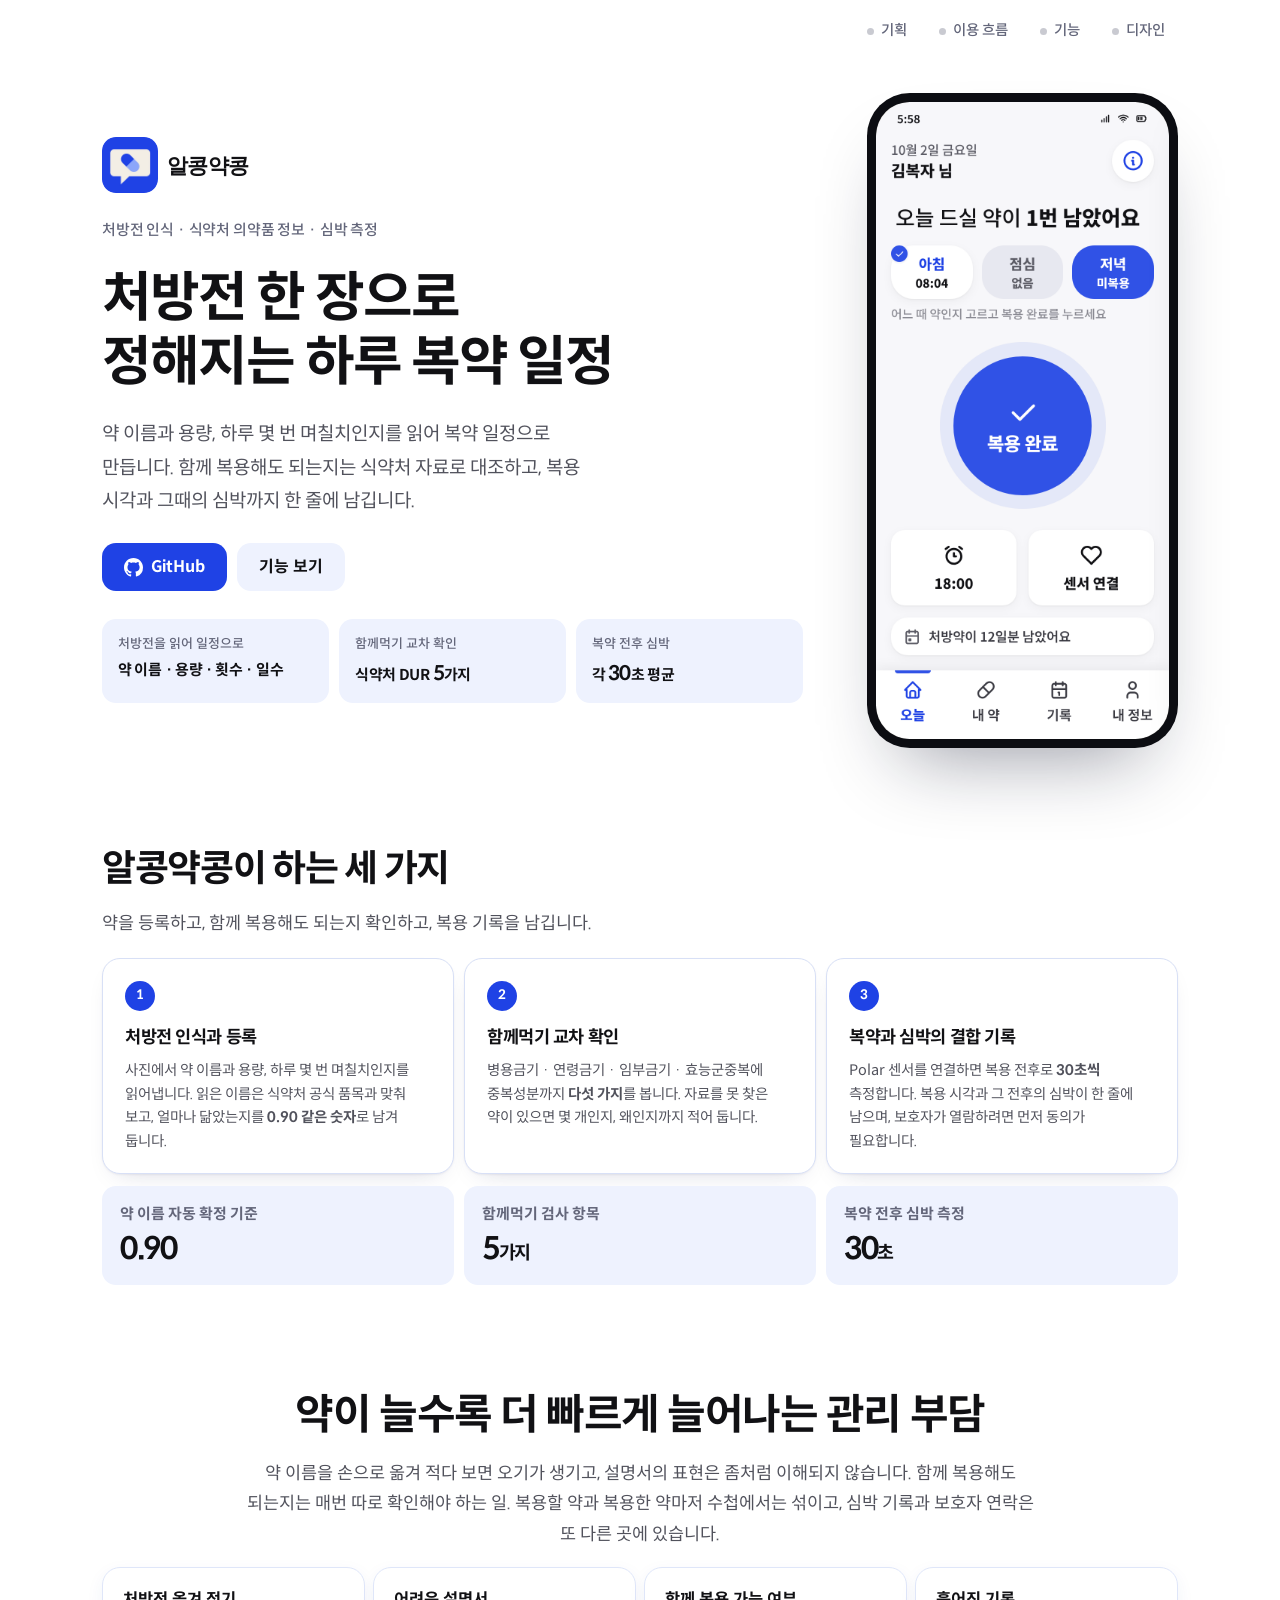
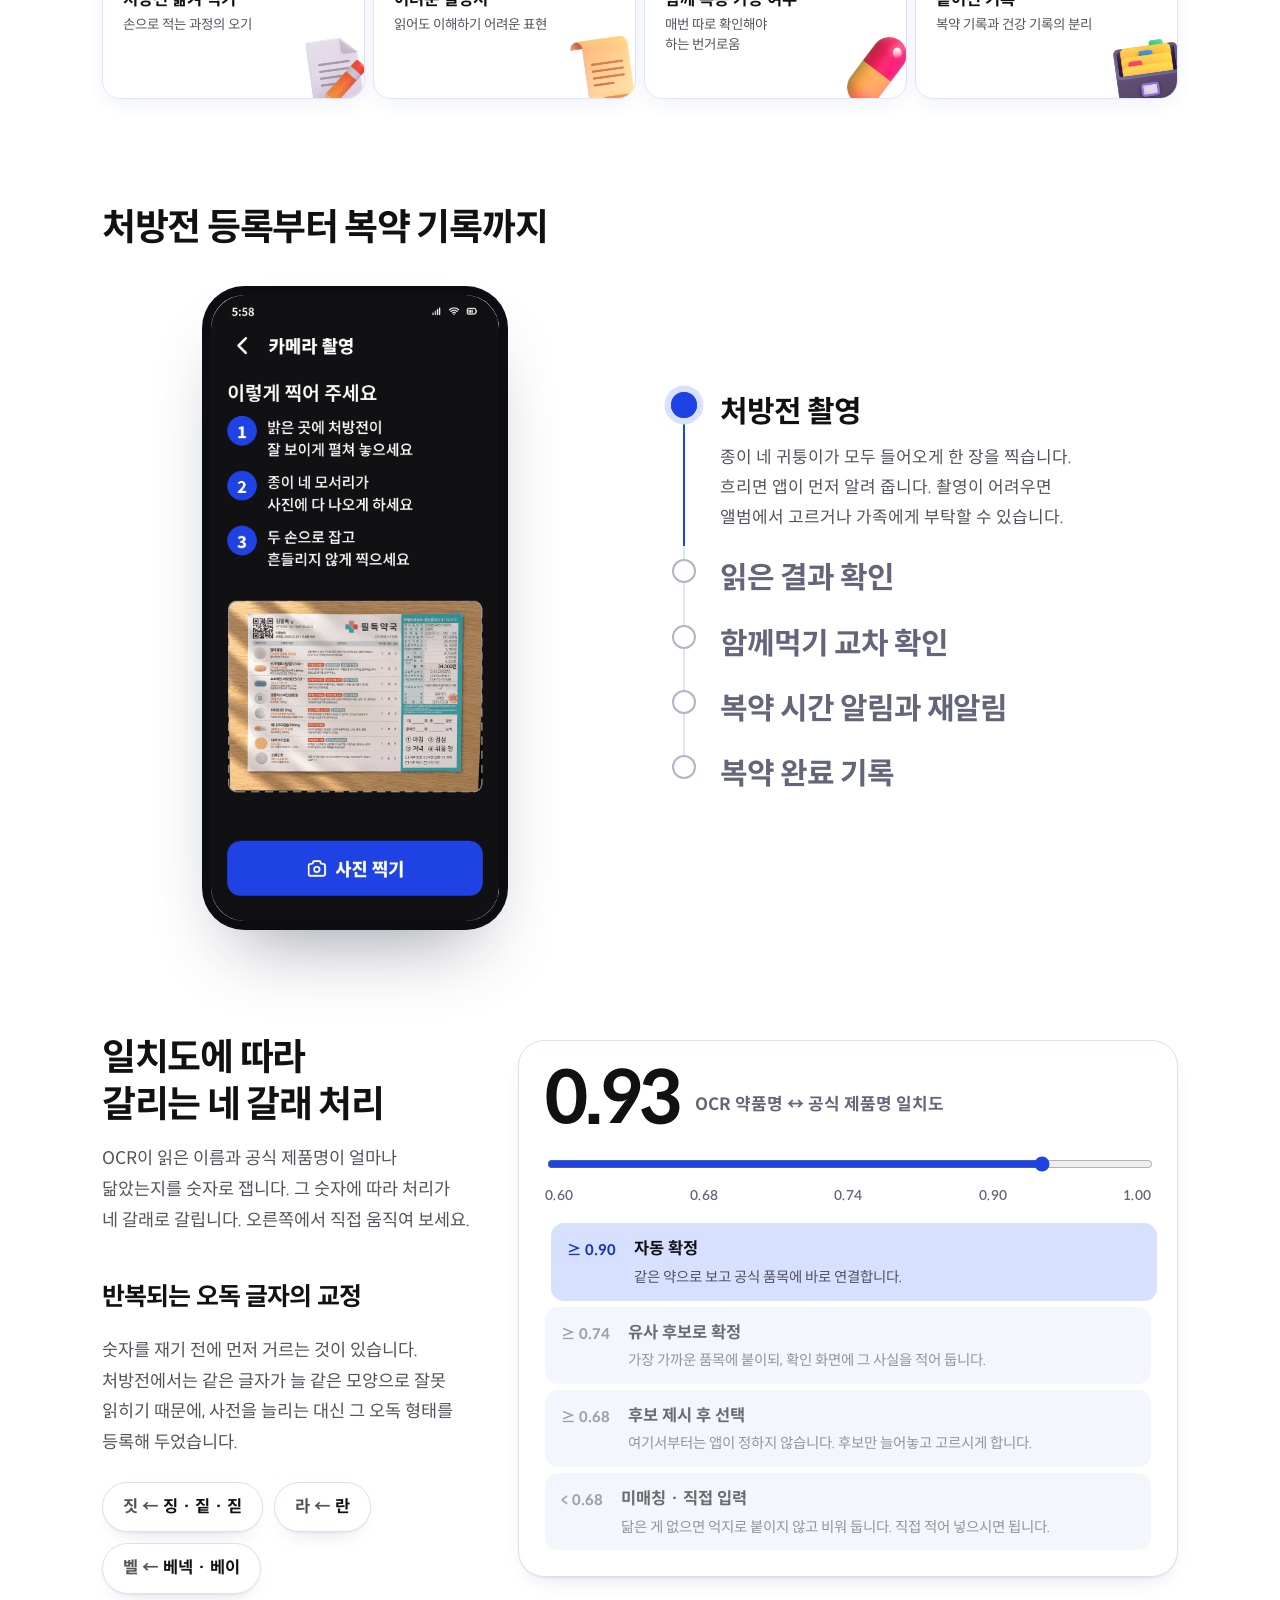
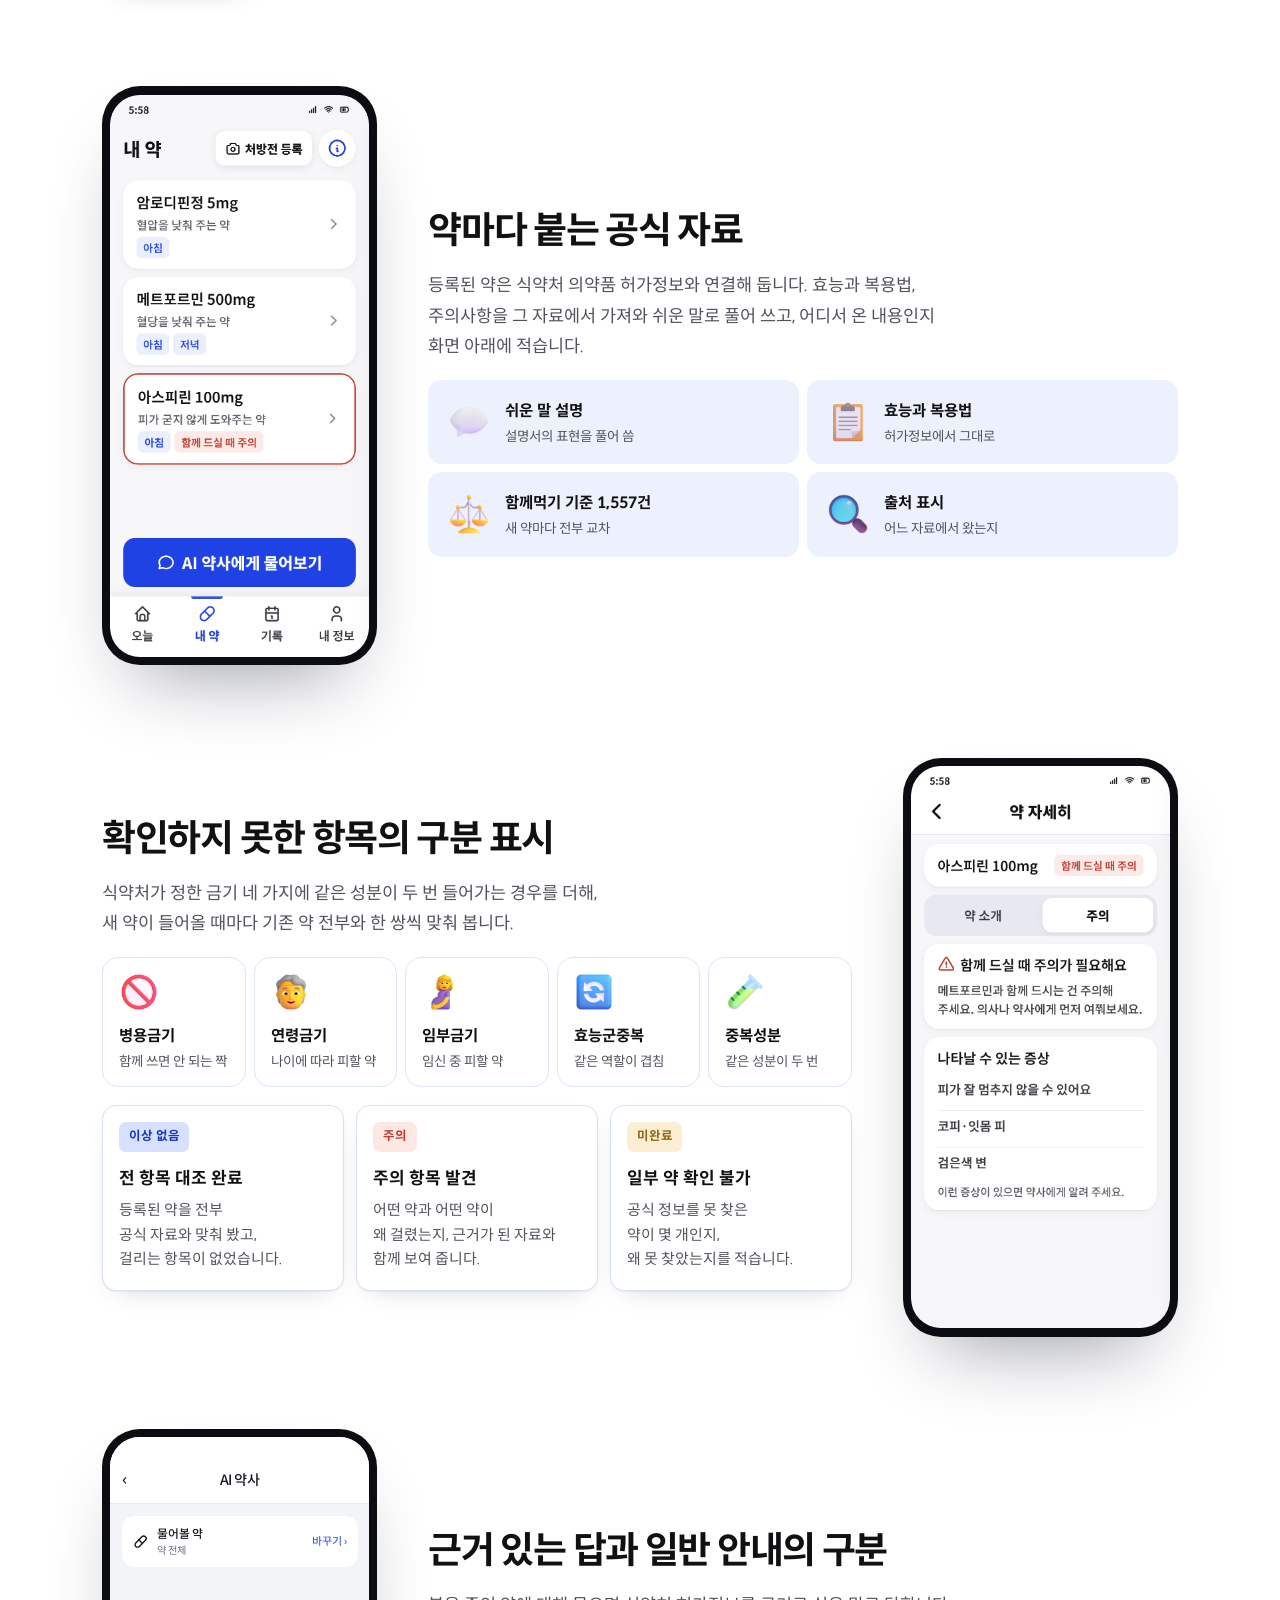
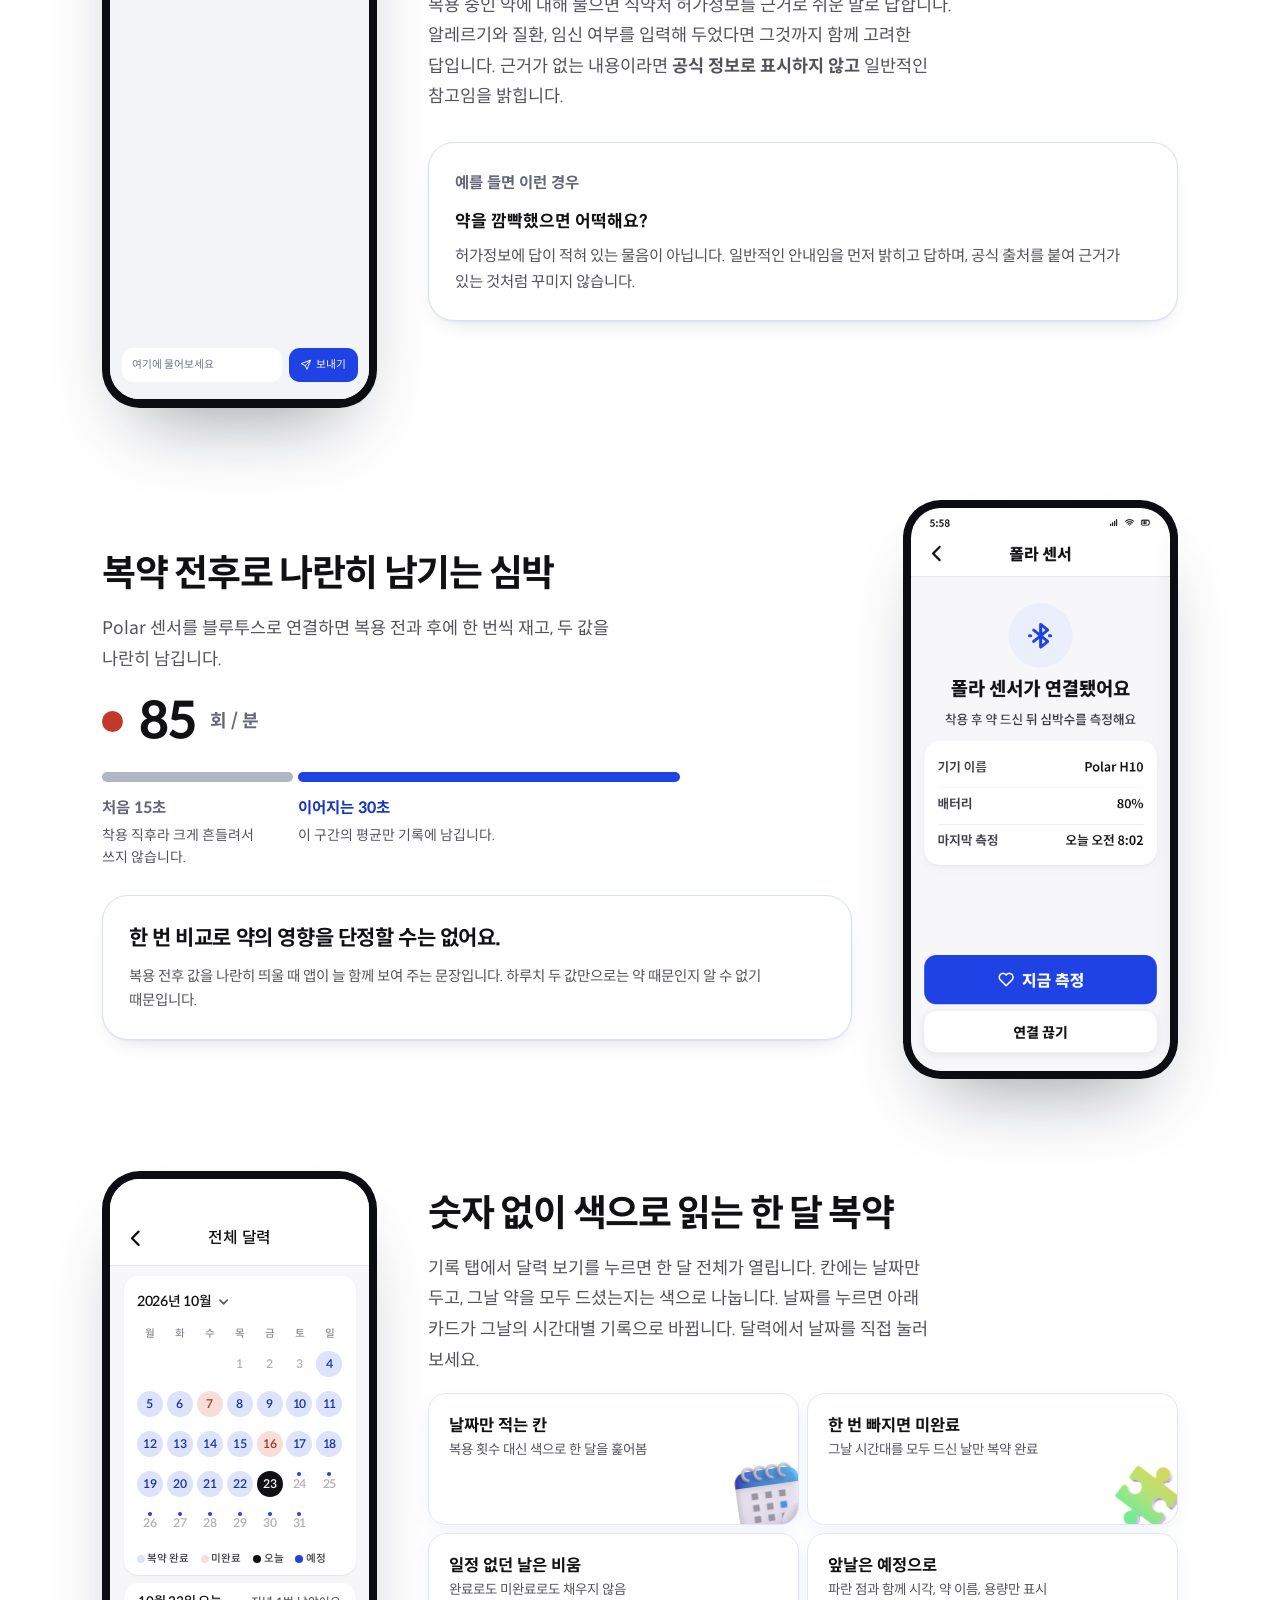
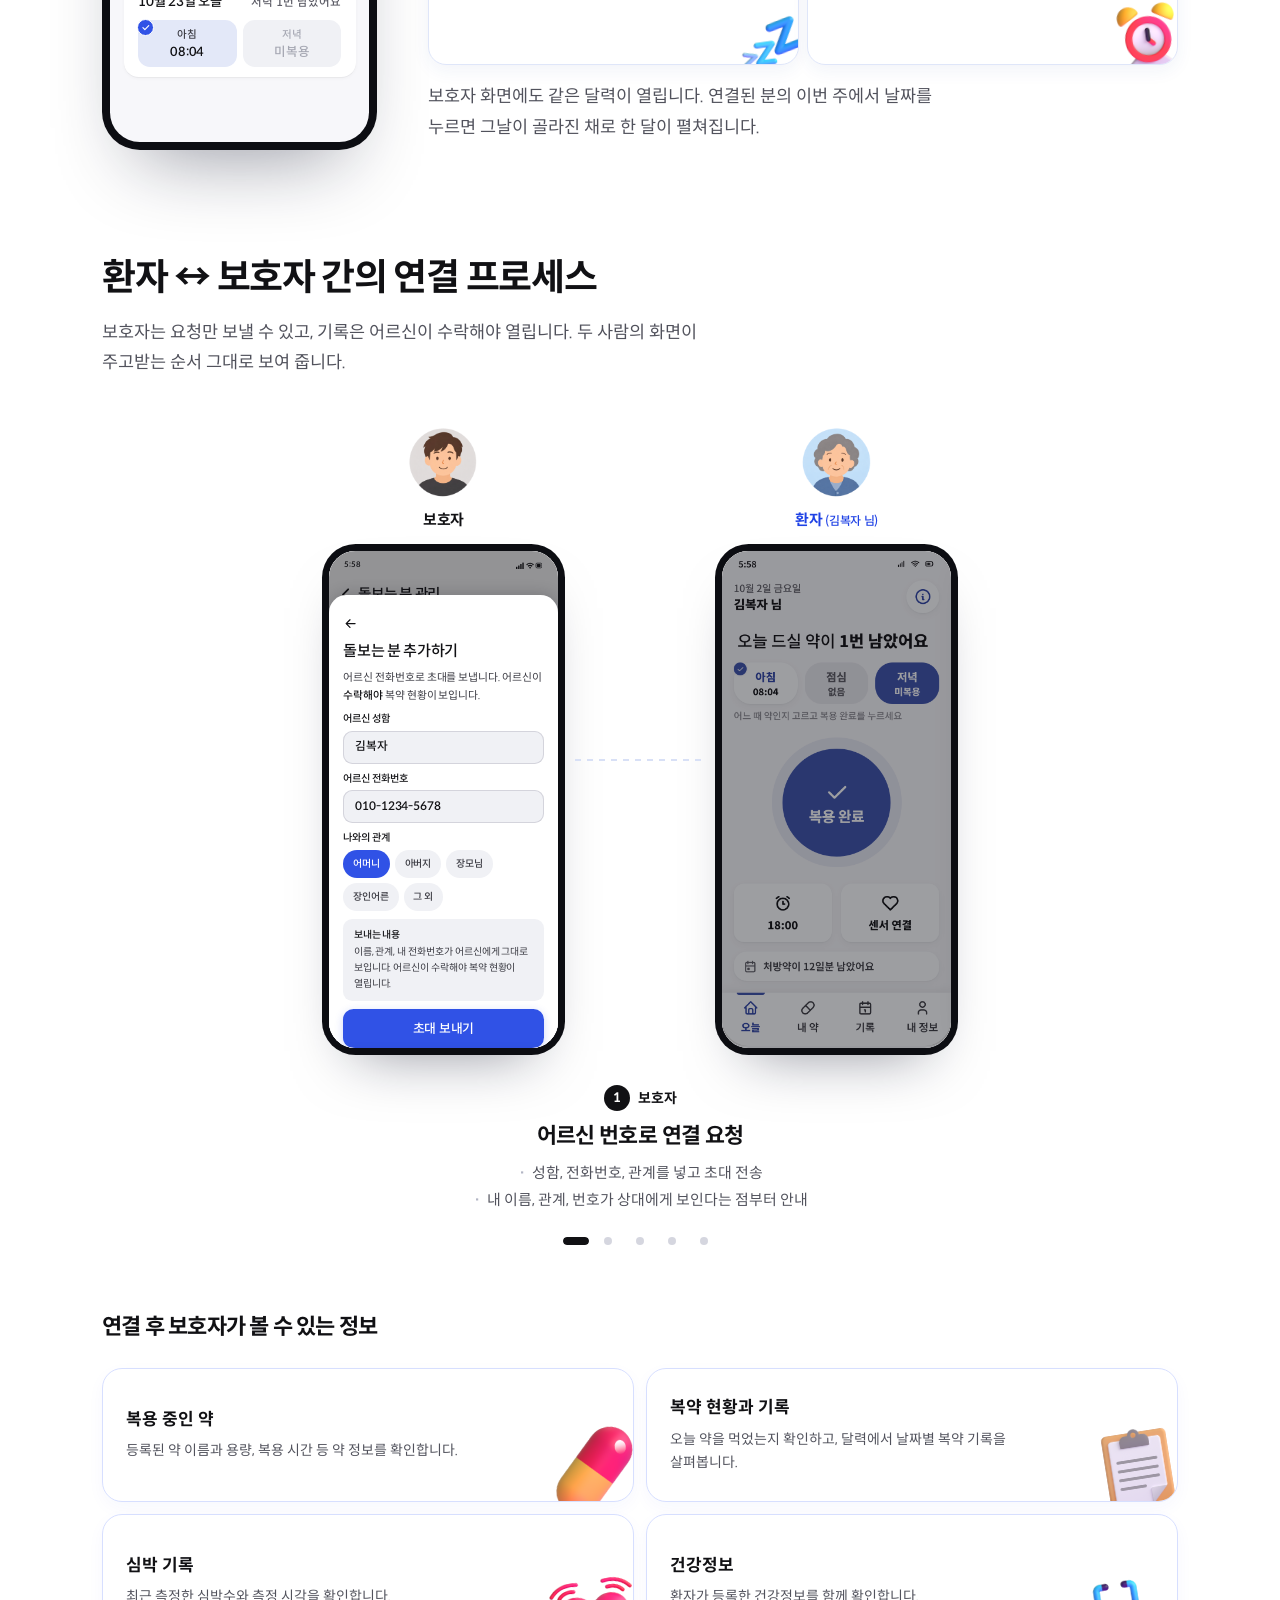
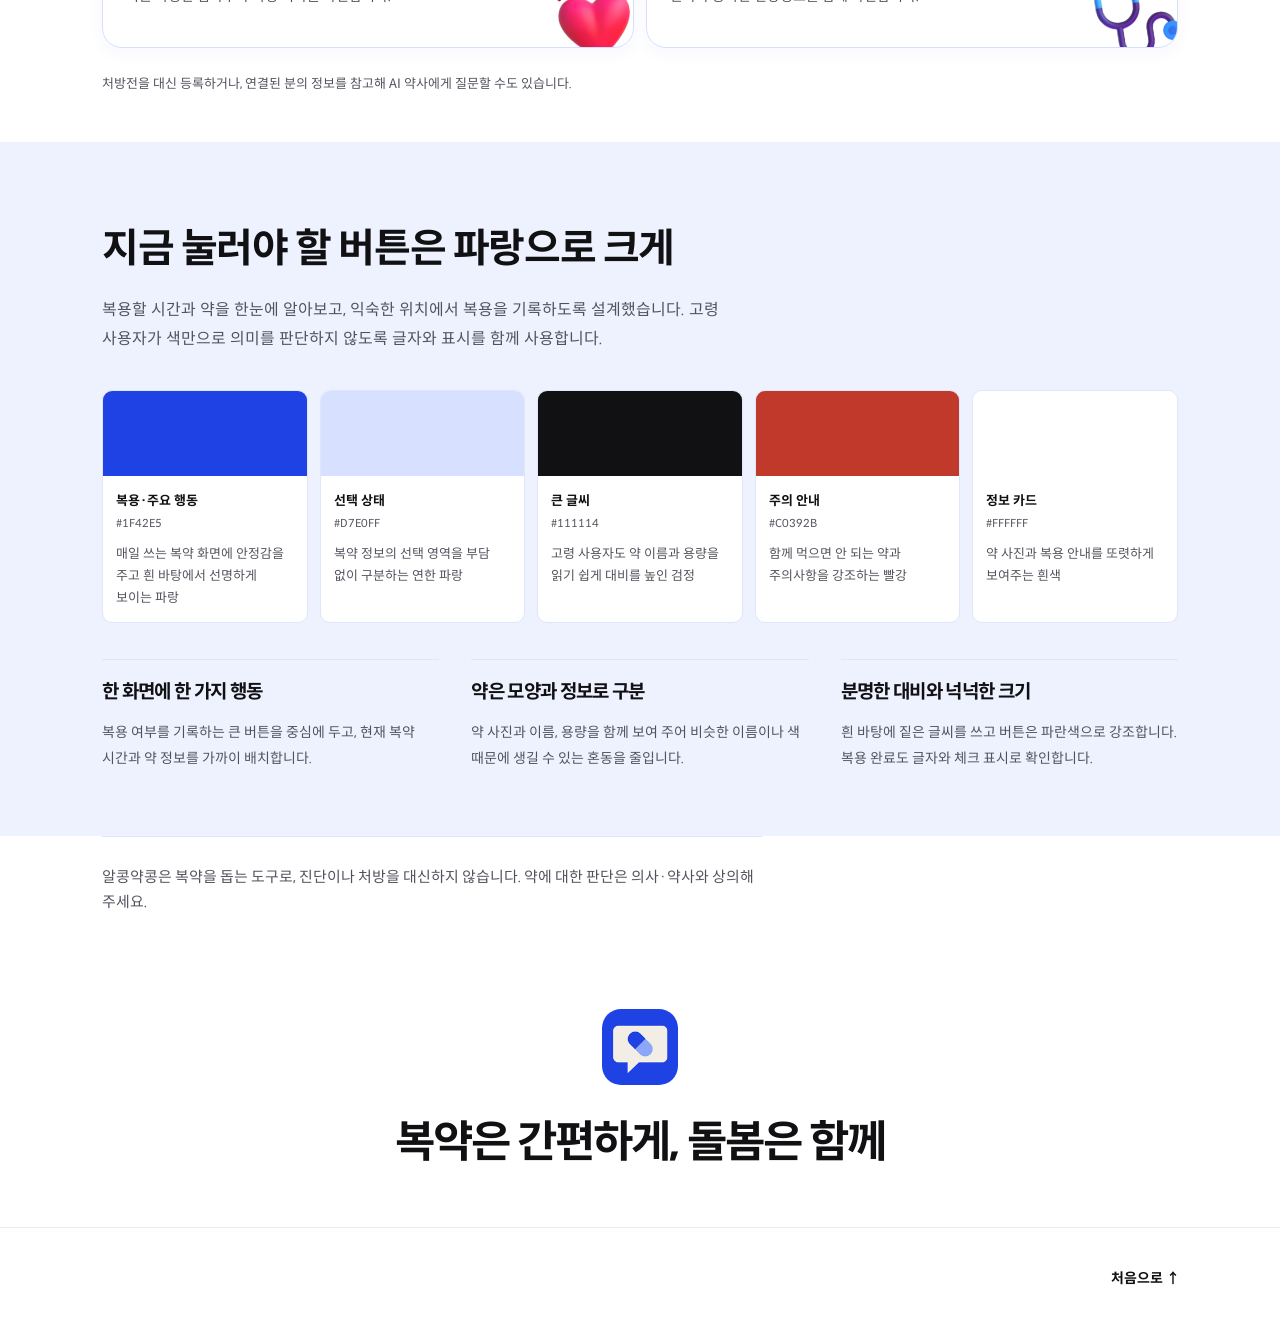
==== projects/alkong.html @ e0b2cf53 "알콩약콩 폰 목업 글씨 한 단계 얇게 목업 전용 글꼴 이름(Spoqa Mock)을 만들어 같은 스포카 파일을 한 단계 가볍게 묶음: 굵게(600~900) → Medium, 보통·중" ====
<!DOCTYPE html>
<meta charset="utf-8">
<html lang="ko">
<head><script>
/* 상세 페이지는 언제 열어도 맨 위(첫 화면)에서 시작한다.
   브라우저나 미리보기 창이 이전 스크롤 위치를 이어 붙이는 경우를 막고,
   사용자가 먼저 스크롤을 시작했다면 더는 끌어올리지 않는다. */
(function () {
  if ('scrollRestoration' in history) history.scrollRestoration = 'manual';
  var keepHash = location.hash && location.hash !== '#top';
  var userMoved = false;
  ['wheel', 'touchstart', 'keydown', 'mousedown'].forEach(function (t) {
    addEventListener(t, function () { userMoved = true; }, { passive: true, once: true });
  });
  /* 부드러운 스크롤 설정이 있어도 '올라가는 모습'이 보이지 않게 즉시 이동 */
  function toTop() {
    if (keepHash || userMoved || window.scrollY === 0) return;
    var de = document.documentElement, prev = de.style.scrollBehavior;
    de.style.scrollBehavior = 'auto';
    window.scrollTo({ top: 0, left: 0, behavior: 'instant' });
    de.style.scrollBehavior = prev;
  }
  toTop();
  addEventListener('DOMContentLoaded', toTop);
  addEventListener('load', function () { toTop(); setTimeout(toTop, 80); setTimeout(toTop, 400); });
  addEventListener('pageshow', toTop);
})();
</script>

<meta charset="utf-8">
<script src="../reload-position.js" data-start="top"></script>
<meta name="viewport" content="width=device-width, initial-scale=1, viewport-fit=cover">
<style>
  :root { color-scheme: light;
    padding-top: env(safe-area-inset-top, 0px); padding-bottom: env(safe-area-inset-bottom, 0px); }
  body { margin: 0; font: 14px system-ui, sans-serif; }
  img { max-width: 100%; }
  [hidden] { display: none !important; }
</style>
<title>알콩약콩</title>
<meta name="claude:viewport-fit-sides" content="cover">
<link rel="stylesheet" href="../assets/fonts/app/common-fonts.css">
<style>
/* ───────────────────────────────────────────────────────────────
   알콩약콩 소개 페이지

   짜임: 배경 띠를 흰 면 · 바탕 면 · 검은 면으로 번갈아 깐다.
        한 띠에 한 이야기, 띠마다 면을 꽉 채운다.
   색:   앱 화면에서 뽑았다. #1F42E5 / #F4F5F8 / #111114 / #C0392B / #EDEEFB
   모양: 동그라미(알)와 캡슐(약). 모서리는 앱 카드처럼 크게.
   숫자: 본문과 같은 고딕으로 크게 — 앱이 "저녁 6시", "85"를 그리는 방식.
        모노는 코드를 가리킬 때만.
   움직임: 전부 코드의 실제 수치에서 나온다.
        맥박 0.706초(85회/분) · 측정 띠 15:30 · 사다리 15:30:15
        하루 띠 8·12·18시 · 일치도 0.60→0.93
   ─────────────────────────────────────────────────────────────── */
:root {
  --ink: #111114; --ink-2: #51525C; --ink-3: #63667A; --ink-4: #B2B5C4;
  --page: #FFFFFF; --ground: #EEF2FE; --surface: #FFFFFF;
  --card: #FFFFFF; --sunken: #EDF1FD; --line: #DFE6F9; --edge: #D8E0F6;
  --point: #1F42E5; --point-tint: #D7E0FF; --point-ink: #1536C0; --point-on: #FFFFFF;
  --danger: #C0392B; --danger-tint: #FDE7E3;
  --hold: #8F6412; --hold-tint: #FBEED2;
  --deep: #121319; --bezel: #0C0D12;
  --lift: 0 1px 2px rgba(18, 28, 78, .05), 0 10px 26px -16px rgba(18, 28, 78, .26);
  --lift-2: 0 40px 80px -36px rgba(14, 18, 42, .45);
  --veil: rgba(255, 255, 255, .86);
  --sans: "Noto Sans KR", "Apple SD Gothic Neo", "Malgun Gothic", system-ui, sans-serif;
  --display: "Gothic A1", "Apple SD Gothic Neo", "Malgun Gothic", system-ui, sans-serif;
  --r: 26px; --r-s: 18px;
}
@media (prefers-color-scheme: dark) {
  :root:not([data-theme="light"]) {
    --ink: #F3F3F7; --ink-2: #AFB2C0; --ink-3: #969AAC; --ink-4: #5A5E70;
    --page: #131520; --ground: #1C2033; --surface: #1B1F2E;
    --card: #1B1F2E; --sunken: #1F2437; --line: #2C3249; --edge: #333A55;
    --point: #8CA1FF; --point-tint: #2A3566; --point-ink: #AEBDFF; --point-on: #0C1026;
    --danger: #F08A78; --danger-tint: #35201C;
    --hold: #E0B35F; --hold-tint: #2E2616;
    --deep: #0A0B10; --bezel: #04050A;
    --lift: 0 1px 2px rgba(0, 0, 0, .3);
    --lift-2: 0 40px 80px -36px rgba(0, 0, 0, .95);
    --veil: rgba(20, 21, 25, .86);
    color-scheme: dark;
  }
}
:root[data-theme="dark"] {
  --ink: #F3F3F7; --ink-2: #AFB2C0; --ink-3: #969AAC; --ink-4: #5A5E70;
  --page: #131520; --ground: #1C2033; --surface: #1B1F2E;
  --card: #1B1F2E; --sunken: #1F2437; --line: #2C3249; --edge: #333A55;
  --point: #8CA1FF; --point-tint: #2A3566; --point-ink: #AEBDFF; --point-on: #0C1026;
  --danger: #F08A78; --danger-tint: #35201C;
  --hold: #E0B35F; --hold-tint: #2E2616;
  --deep: #0A0B10; --bezel: #04050A;
  --lift: 0 1px 2px rgba(0, 0, 0, .3);
  --lift-2: 0 40px 80px -36px rgba(0, 0, 0, .95);
  --veil: rgba(20, 21, 25, .86);
  color-scheme: dark;
}

* { box-sizing: border-box; }
body {
  background: var(--page); color: var(--ink);
  font-family: var(--sans); font-size: 17px; line-height: 1.75; font-weight: 400;
  word-break: keep-all; overflow-wrap: break-word; text-wrap: wrap;
}
body::before { content: ""; position: fixed; inset: 0 0 auto; height: env(safe-area-inset-top, 0px); z-index: 40; background: var(--page); }
h1, h2, h3, h4, p, ul, ol, dl, dd, figure { margin: 0; }
ul, ol, li { padding: 0; list-style: none; }
/* 제목과 큰 숫자만 Gothic A1, 나머지 글은 IBM Plex Sans KR */
h1, h2, h3, h4 { font-family: var(--display); text-wrap: balance; font-weight: 800; letter-spacing: -0.035em; }

img { display: block; max-width: 100%; }
a { color: inherit; }
strong { font-weight: 600; }
:focus-visible { outline: 3px solid var(--point); outline-offset: 3px; border-radius: 10px; }
html { scroll-padding-top: 76px; }
@media (prefers-reduced-motion: no-preference) { html { scroll-behavior: smooth; } }

.wrap {
  max-width: 1120px; margin-inline: auto;
  padding-left: max(22px, env(safe-area-inset-left, 0px));
  padding-right: max(22px, env(safe-area-inset-right, 0px));
}
/* 배경 띠 — 흰 면 / 바탕 면 / 검은 면을 번갈아 */
section { padding-block: clamp(34px, 3.6vw, 52px); background: var(--page); }
/* 바탕이 흰색이라 구간의 밀도는 채워진 타일로 만든다 */

/* 들어올 때 조용히 떠오른다 */
@media (prefers-reduced-motion: no-preference) {
  /* 방향은 하나(아래에서 위). 무게에 따라 시간과 거리만 달라진다 — PLOGGO 와 같은 방식 */
  .rise > *, .stagger > * {
    transition: opacity var(--dur, 2.1s) cubic-bezier(.22, .61, .36, 1) var(--d, 0ms),
                translate var(--dur, 2.1s) cubic-bezier(.22, .61, .36, 1) var(--d, 0ms);
  }
  .rise.pre > *:not(h2):not(h3):not(h4):not(.stagger), .stagger.pre > * {
    opacity: 0; translate: 0 var(--rise, 80px); transition: none; }
  /* 작은 항목은 가볍게 */
  .stagger > li, .stagger > .role, .folds > .fold { --dur: 1.1s; --rise: 40px; }
  /* 본문 글은 그 중간 */
  .rise > p, .rise > ul:not(.stagger), .rise > .esc { --dur: 1.5s; --rise: 56px; }
  /* 큰 덩어리는 묵직하게 */
  .rise > .card, .rise > .states, .rise > .meas { --dur: 2.4s; --rise: 110px; }
}

/* ── 머리띠 ── */
.nav { position: sticky; top: env(safe-area-inset-top, 0px); z-index: 30;
  background: var(--veil); -webkit-backdrop-filter: saturate(1.5) blur(18px); backdrop-filter: saturate(1.5) blur(18px);
  transition: box-shadow .3s ease; }
.nav.stuck { box-shadow: 0 1px 0 var(--line); }
.nav-in { display: flex; align-items: center; gap: 20px; min-height: 62px; }
.mark { display: inline-flex; align-items: center; gap: 9px; font-weight: 800; font-size: 18px; letter-spacing: -0.03em; text-decoration: none; flex: none; }
.glyph { width: 28px; height: 28px; display: block; flex: none; }
.nav ol { display: flex; gap: 6px; margin-left: auto; overflow-x: auto; }
.nav ol a { display: inline-grid; grid-auto-flow: column; align-items: center; gap: 7px; padding: 6px 13px; border-radius: 999px;
  font-size: 14.5px; font-weight: 500; color: var(--ink-3); text-decoration: none; white-space: nowrap;
  transition: color .25s, background .25s; }
/* 진해져도 옆 목차가 밀리지 않도록 굵은 글씨 폭을 미리 잡아 둔다 */
.nav ol a span::after { content: attr(data-label); display: block; height: 0; overflow: hidden; visibility: hidden; font-weight: 700; }
.nav ol a::before { content: ""; width: 7px; height: 7px; border-radius: 50%; background: currentColor; opacity: .35; transition: opacity .25s, transform .25s; }
.nav ol a:hover { color: var(--ink); }
.nav ol a.on { color: var(--point-ink); background: var(--point-tint); font-weight: 700; }
.nav ol a.on::before { opacity: 1; transform: scale(1.3); }

/* ── 폰 목업 ── */
.phone { --pw: 360px; width: var(--pw); max-width: 100%;
  padding: calc(var(--pw) * .030); background: var(--bezel);
  border-radius: calc(var(--pw) * .138); box-shadow: var(--lift-2); }
.phone img { width: 100%; height: auto; aspect-ratio: 390 / 848; border-radius: calc(var(--pw) * .108); }
.screen { position: relative; display: block; }
/* ── AI 약사 화면: 말풍선을 하나씩 띄우려고 그림 대신 직접 그린다 ──
   기기 안의 그림이므로 앱 고유의 고정 색을 쓴다(페이지 테마를 따르지 않음) */
.chat { position: relative; aspect-ratio: 390 / 848; border-radius: calc(var(--pw) * .108);
  overflow: hidden; background: #F2F4F8; color: #16181F;
  font-size: calc(var(--pw) * .0392); line-height: 1.5; font-weight: 500;
  display: flex; flex-direction: column; text-align: left; }
.c-bar { flex: none; display: grid; grid-template-columns: 2em 1fr 2em; align-items: center;
  padding: 2.9em 1.1em 1em; background: #fff; border-bottom: 1px solid #E8EBF2; }
.c-bar b { grid-column: 2; text-align: center; font-size: 1.32em; font-weight: 800; letter-spacing: -.03em; }
.c-bar s { text-decoration: none; font-size: 1.5em; font-weight: 700; color: #16181F; }
.c-body { flex: 1 1 auto; min-height: 0; padding: 1.05em 1.05em 0; display: flex; flex-direction: column; gap: .62em; }
.c-pick { display: flex; align-items: center; gap: .7em; background: #fff; border-radius: 1.15em; padding: .85em 1em; }
.c-pick svg { width: 1.6em; height: 1.6em; flex: none; color: #16181F; }
.c-pick i { flex: 1 1 auto; min-width: 0; font-style: normal; }
.c-pick b { display: block; font-size: 1.1em; font-weight: 800; letter-spacing: -.02em; }
.c-sel { display: block; font-size: .95em; color: #656C7E; font-weight: 500; transition: color .3s; }
.c-pick u { text-decoration: none; font-size: 1.02em; font-weight: 800; color: #1F42E5; white-space: nowrap; }
.c-pick.hit { box-shadow: 0 0 0 2px #1F42E5; }
.c-pick.hit .c-sel { color: #1F42E5; font-weight: 700; }
.c-who { display: flex; align-items: center; gap: .5em; font-size: .98em; font-weight: 700; color: #4A5060; }
.c-who em { display: grid; place-items: center; width: 1.75em; height: 1.75em; border-radius: 50%;
  background: #1F42E5; color: #fff; font-style: normal; }
.c-who em svg { width: 1em; height: 1em; }
.c-b { max-width: 85%; padding: .8em 1em; border-radius: 1.1em; font-size: 1.04em; font-weight: 600; letter-spacing: -.015em; }
.c-b.bot { align-self: flex-start; background: #fff; border-top-left-radius: .35em; }
.c-tag { display: inline-block; margin: 0 0 .45em; padding: .18em .5em; border-radius: .45em;
  background: #FBEED2; color: #7A5410; font-size: .82em; font-weight: 800; letter-spacing: -.01em; }
.c-b.bot .c-tag + br { display: none; }
.c-b.me { align-self: flex-end; background: #1F42E5; color: #fff; border-bottom-right-radius: .35em; font-weight: 700; }
.c-type { display: flex; gap: .3em; align-self: flex-start; background: #fff; padding: .95em 1.05em; border-radius: 1.1em; border-top-left-radius: .35em; }
.c-type i { width: .42em; height: .42em; border-radius: 50%; background: #AFB5C4; }
.c-sug { margin-top: auto; display: grid; grid-template-rows: 1fr; }
.c-sug-in { overflow: hidden; min-height: 0; padding-bottom: .5em; }
.c-sug-in > span { display: block; font-size: .95em; font-weight: 700; color: #656C7E; margin-bottom: .5em; }
.c-chip { display: inline-block; background: #fff; border-radius: .9em; padding: .62em .95em; font-size: 1em; font-weight: 700; margin: 0 .4em .4em 0; }
.c-input { flex: none; display: flex; gap: .6em; padding: .8em 1.05em 1.6em; background: #F2F4F8; }
.c-input span { flex: 1 1 auto; background: #fff; border-radius: 1em; padding: .85em 1em; color: #6B7283; font-weight: 500; }
.c-input b { display: flex; align-items: center; gap: .4em; background: #1F42E5; color: #fff; border-radius: 1em; padding: .85em 1.05em; font-weight: 800; white-space: nowrap; }
.c-input b svg { width: 1.1em; height: 1.1em; }
/* 약 고르기 시트 — 실제 앱처럼 아래에서 올라온다 */
.c-scrim { position: absolute; inset: 0; background: rgba(22, 24, 31, .55); opacity: 0; pointer-events: none; }
.c-sheet { position: absolute; left: 0; right: 0; bottom: 0; background: #fff;
  border-radius: 1.6em 1.6em 0 0; padding: .9em 1.25em 2em; transform: translateY(100%); }
.c-sheet .grab { display: block; width: 4.2em; height: .34em; border-radius: 999px; background: #D5D9E3; margin: 0 auto 1.2em; }
.c-sheet h4 { font-size: 1.42em; font-weight: 800; letter-spacing: -.03em; margin: 0; }
.c-sheet p { margin: .45em 0 1.1em; font-size: 1.02em; color: #656C7E; font-weight: 500; }
.c-opt { display: block; text-align: center; background: #EDEFF4; border-radius: 1em;
  padding: .95em 1em; font-size: 1.08em; font-weight: 800; letter-spacing: -.02em; margin-bottom: .6em; }
.c-opt.sel { background: #1F42E5; color: #fff; }
@media (prefers-reduced-motion: no-preference) {
  .c-scrim { transition: opacity .4s ease; }
  .c-sheet { transition: transform .52s cubic-bezier(.22, .78, .3, 1); }
  .c-opt { transition: background .3s ease, color .3s ease; }
}
.chat.sheet .c-scrim { opacity: 1; }
.chat.sheet .c-sheet { transform: none; }

/* 등장 */
.chat .cstep { opacity: 0; transform: translateY(.7em); }
@media (prefers-reduced-motion: no-preference) {
  .chat .cstep { transition: opacity .42s ease, transform .55s cubic-bezier(.16, .85, .2, 1); }
  .c-sug { transition: grid-template-rows .5s ease, opacity .4s ease; }
  .c-sug.gone { grid-template-rows: 0fr; opacity: 0; }
  .c-type i { animation: cdot 1.1s ease-in-out infinite; }
  .c-type i:nth-child(2) { animation-delay: .17s; }
  .c-type i:nth-child(3) { animation-delay: .34s; }
}
.chat .cstep.in { opacity: 1; transform: none; }
.chat .c-body { transition: opacity .5s ease; }
.chat.fade .c-body { opacity: 0; }
.chat.snap, .chat.snap * { transition: none !important; }
.screens { transition: opacity .45s ease; }
.screens.wrapfade { opacity: 0; }
.screens.snap, .screens.snap * { transition: none !important; }
/* 뒤에 깔린 지난 화면이 대기 자리로 돌아가는 모습이 틈새로 비치지 않게 */
.screens > .fr:not(.on):not(.prev) { transition: none !important; }
@keyframes cdot { 0%, 60%, 100% { opacity: .3; } 30% { opacity: 1; } }
@media (prefers-reduced-motion: reduce) { .chat .cstep { opacity: 1; transform: none; } }

/* 실제 앱의 복용 완료 단추 자리 — 화면 그림에서 잰 값(지름 46.7%, 중심 50% / 50.8%) */
.tapring { position: absolute; left: 50%; top: 50.8%; width: 46.7%; aspect-ratio: 1;
  transform: translate(-50%, -50%); pointer-events: none; }
.tapring::before, .tapring::after { content: ""; position: absolute; inset: 0; border-radius: 50%;
  border: 2.5px solid var(--point); opacity: 0; }
@media (prefers-reduced-motion: no-preference) {
  /* 폰이 자리를 잡고 난 뒤부터 두드린다 */
  .tapring::before { animation: tapring 2.6s cubic-bezier(.2, .6, .3, 1) 3.1s infinite; }
  .tapring::after { animation: tapring 2.6s cubic-bezier(.2, .6, .3, 1) 4.4s infinite; }
}
@media (prefers-reduced-motion: no-preference) {
  /* 1) 폰이 화면 가운데에서 떠오르고  2) 오른쪽 제자리로 미끄러지고
     3) 그와 동시에 글이 왼쪽부터 닦이듯 드러난다. --dx 는 스크립트가 재서 넣는다. */
  .hero-visual { animation: heroPhone 2.5s cubic-bezier(.22, .61, .36, 1) both; }
  @keyframes heroPhone {
    0%   { opacity: 0; transform: translate(var(--dx, 0px), 64px) scale(.965); }
    26%  { opacity: 1; transform: translate(var(--dx, 0px), 0) scale(1); }
    42%  { opacity: 1; transform: translate(var(--dx, 0px), 0) scale(1); }
    100% { opacity: 1; transform: translate(0, 0) scale(1); }
  }
  .hero-copy > * { animation: wipe 1.25s cubic-bezier(.22, .61, .36, 1) both;
    animation-delay: calc(1.02s + var(--d, 0ms)); }
  @keyframes wipe {
    from { opacity: 0; clip-path: inset(0 100% 0 0); }
    to   { opacity: 1; clip-path: inset(0 -3% 0 0); }
  }
  .hero-copy > *:nth-child(1) { --d: 0ms; }
  .hero-copy > *:nth-child(2) { --d: 110ms; }
  .hero-copy > *:nth-child(3) { --d: 260ms; }
  .hero-copy > *:nth-child(4) { --d: 390ms; }
  .hero-copy > *:nth-child(5) { --d: 500ms; }
}
@keyframes tapring { 0% { transform: scale(1); opacity: .5; } 75%, 100% { transform: scale(1.46); opacity: 0; } }
figure.sh { display: grid; justify-items: center; margin: 0; }

/* ── 복용 점 ── */
.dots { display: inline-flex; align-items: center; gap: 10px; }
.dots i { width: 15px; height: 15px; border-radius: 999px; background: var(--ink-4); display: block;
  transition: background .45s ease, width .45s cubic-bezier(.3, 1.4, .5, 1); }
.dots i.full { background: var(--point); }
@media (prefers-reduced-motion: no-preference) {
  .hero .dots i.full { animation: dotIn .55s cubic-bezier(.3, 1.5, .5, 1) backwards; }
  .hero .dots i:nth-child(1) { animation-delay: .4s; }
  .hero .dots i:nth-child(2) { animation-delay: .68s; }
}
@keyframes dotIn { from { transform: scale(.2); opacity: 0; } }
.dose-line { display: flex; align-items: center; gap: 14px; font-size: 17px; font-weight: 600; color: var(--ink-2); }

/* ── 첫 장면 ── */
.hero { padding-block: clamp(26px, 3.4svh, 50px) clamp(32px, 4.4svh, 64px); background: var(--page); }
.hero-grid { display: grid; grid-template-columns: minmax(0, 1fr) auto; gap: clamp(36px, 5vw, 76px); align-items: center; }
.cta-row { display: flex; flex-wrap: wrap; align-items: center; gap: 10px; margin-top: 26px; }
.btn { display: inline-flex; align-items: center; gap: 8px; min-height: 48px; padding: 0 22px; border-radius: 14px;
  background: var(--point); color: var(--point-on); font-size: 16px; font-weight: 600; text-decoration: none;
  transition: transform .15s ease, filter .2s ease; }
.btn:hover { transform: translateY(-1px); filter: brightness(1.06); }
.btn svg { width: 19px; height: 19px; fill: currentColor; }
/* 아직 받을 수 없으므로 누를 수 있는 것처럼 보이지 않게 한다 */
.btn.soon { background: var(--ground); color: var(--ink-3); font-weight: 500; }
.btn.soon b { color: var(--ink-2); font-weight: 600; }
.btn.soon:hover { transform: none; filter: none; }
.btn.ghost { background: var(--ground); color: var(--ink); }
.tagline { font-size: 15px; font-weight: 500; color: var(--ink-3); letter-spacing: -0.01em; }
.hero h1 { margin-top: 22px; font-size: clamp(28px, min(4.3vw, 6.6svh), 54px); line-height: 1.2; }
.hero .sub { margin-top: 22px; font-size: clamp(17px, 1.6vw, 19px); color: var(--ink-2); max-width: 26em; font-weight: 400; }
.hero-visual { display: grid; place-items: center; }
.hero-visual .phone { --pw: clamp(214px, min(25vw, (100svh - 240px) / 2.12), 312px); }
.statline { display: grid; grid-template-columns: repeat(3, minmax(0, 1fr)); gap: 10px; margin-top: 30px; }
.statline div { background: var(--ground); border-radius: 14px; padding: 15px 18px 17px; }
.statline dt { font-size: 15px; font-weight: 600; color: var(--ink-3); }
.statline dd { margin-top: 3px; font-size: clamp(24px, 2.4vw, 31px); font-weight: 800; letter-spacing: -0.045em; font-variant-numeric: tabular-nums; line-height: 1.2; }
.statline dd small { font-size: .6em; font-weight: 600; }
/* 첫 화면 쪽은 숫자보다 말이 앞선다 */
.heroline { display: grid; grid-template-columns: repeat(3, minmax(0, 1fr)); gap: 10px; margin-top: 28px; }
.heroline div { background: var(--ground); border-radius: 14px; padding: 14px 16px 15px; }
.heroline dt { font-size: 13px; font-weight: 500; color: var(--ink-3); }
.heroline dd { margin-top: 3px; font-size: 15px; font-weight: 600; letter-spacing: -0.02em; line-height: 1.45; }
.heroline dd b { font-family: var(--display); font-size: 20px; font-weight: 800; letter-spacing: -0.04em; font-variant-numeric: tabular-nums; }


/* ── 개요: 무엇을 하는 앱인지 세 가지로 ── */
.jobs { display: grid; grid-template-columns: repeat(3, minmax(0, 1fr)); gap: 10px; margin-top: 20px; }
.jobs li { background: var(--card); border: 1px solid var(--edge); border-radius: var(--r-s); padding: 20px 22px; box-shadow: var(--lift); }
.jobs .n { display: inline-grid; place-items: center; width: 30px; height: 30px; border-radius: 999px;
  background: var(--point); color: var(--point-on); font-size: 13px; font-weight: 700; font-variant-numeric: tabular-nums; }
.jobs b { display: block; margin-top: 11px; font-size: 17.5px; font-weight: 700; letter-spacing: -0.025em; }
.jobs p { margin-top: 7px; font-size: 14.5px; color: var(--ink-2); line-height: 1.62; font-weight: 400; }

/* ── 공통 ── */
h2 { margin-top: 12px; font-size: clamp(25px, 3vw, 37px); line-height: 1.26; }
.lede { margin-top: 16px; color: var(--ink-2); max-width: 30em; font-size: clamp(16px, 1.4vw, 17.5px); font-weight: 400; }
.src { margin-top: 18px; font-size: 13px; color: var(--ink-3); line-height: 1.75; }
h3.sub { margin-top: 40px; font-size: clamp(20px, 2vw, 25px); }
.card { background: var(--card); border: 1px solid var(--edge); border-radius: var(--r); padding: clamp(18px, 2.2vw, 26px); box-shadow: var(--lift); }
.split { display: grid; grid-template-columns: minmax(0, 1fr) auto; gap: clamp(28px, 4vw, 60px); align-items: center; }
/* 좌우를 바꿀 때는 칸 너비도 같이 바꿔야 한다 — 글이 auto 칸에 갇히면 폰과 겹친다 */
.split.flip { grid-template-columns: auto minmax(0, 1fr); }
.split.flip > :first-child { order: 2; }
.split-wide { display: grid; grid-template-columns: minmax(0, .82fr) minmax(0, 1.45fr); gap: clamp(26px, 3.4vw, 52px); align-items: center; }
.split-media { display: grid; justify-items: center; }
.split-media .phone { --pw: clamp(230px, 21.5vw, 282px); }

/* 가운데 선언형 띠 */
.center { text-align: center; }
.center .lede { margin-inline: auto; max-width: 46em; }
.center h2 { font-size: clamp(28px, 3.4vw, 42px); max-width: 20em; margin-inline: auto; }

/* ── 이용 흐름 ── */
.flow { --pw: clamp(248px, 34vh, 318px); --dwell: 6s; display: grid; grid-template-columns: minmax(0, 1fr) minmax(0, 1fr); gap: clamp(36px, 5vw, 72px); align-items: center; }
.stage { justify-self: center; }
.stage .phone { --pw: inherit; }
/* 목업 전환 — 사진을 겹쳐 바꾸는 대신 앱처럼 밀고 올라오게 한다 */
.screens { position: relative; display: grid; overflow: hidden;
  border-radius: calc(var(--pw) * .108); }   /* 베젤이 아니라 화면 경계에서 자른다 */
.screens > .fr { grid-area: 1 / 1; position: relative; display: block; opacity: 0; }
.screens > .fr > img { display: block; width: 100%; height: auto; border-radius: 0; }
.screens > .fr > img.sub { position: absolute; inset: 0; width: 100%; height: 100%; opacity: 0; }
.screens > .fr.subon > img.sub { opacity: 1; }
/* 한 화면 위로 올라오는 팝업 */
.sheetup { position: absolute; inset: 0; }
.sheetup .sx-scrim { position: absolute; inset: 0; background: rgba(8, 10, 15, .62); opacity: 0; }
.sheetup .sx-sheet { position: absolute; inset: 0; width: 100%; height: 100%;
  clip-path: inset(var(--st) 0 0 0); transform: translateY(var(--sh)); }
.fr.subon .sheetup .sx-scrim { opacity: 1; }
.fr.subon .sheetup .sx-sheet { transform: none; }
.screens > .fr.prev { opacity: 1; z-index: 1; }
.screens > .fr.on { opacity: 1; z-index: 2; }
@media (prefers-reduced-motion: no-preference) {
  .screens > .fr { transition: transform .6s cubic-bezier(.32, .78, .28, 1), opacity .4s ease, filter .6s ease; }
  .screens > .fr[data-tx="push"] { transform: translateX(100%); opacity: 1; }  /* 화면 밖에 불투명하게 대기 */
  .screens > .fr > img.sub { transition: opacity .16s linear; }   /* 탭 전환 — 겹쳐 보이지 않게 */
  .sheetup .sx-scrim { transition: opacity .4s ease; }
  .sheetup .sx-sheet { transition: transform .5s cubic-bezier(.22, .78, .3, 1); }
  .screens.tx-push > .fr.prev { transform: translateX(-26%); filter: brightness(.86); }
  .screens.tx-fade > .fr.prev { opacity: 0; }
  .screens > .fr.on { transform: none; }
  /* 시트는 뒤 화면을 세워 둔 채 저 혼자 올라온다 */
  .screens > .fr.sheetfx { opacity: 1; z-index: 0; }
  .sheetfx .sx-sheet { position: absolute; inset: 0; width: 100%; height: 100%; }
  .sheetfx .sx-scrim { position: absolute; inset: 0; background: rgba(8, 10, 15, .62);
    opacity: 0; transition: opacity .45s ease; }
  .sheetfx .sx-sheet { clip-path: inset(var(--st) 0 0 0); transform: translateY(var(--sh));
    transition: transform .55s cubic-bezier(.22, .78, .3, 1); }
  .screens > .fr.sheetfx.on { z-index: 3; }
  .screens > .fr.sheetfx.on .sx-scrim { opacity: 1; }
  .screens > .fr.sheetfx.on .sx-sheet { transform: none; }
  .screens.tx-unsheet > .fr.prev.sheetfx .sx-sheet { transform: translateY(var(--sh)); }
  .screens.tx-unsheet > .fr.prev.sheetfx .sx-scrim { opacity: 0; }
}

/* 누르는 자리에 동그라미를 띄웠다 지운다 */
.tapdot { grid-area: 1 / 1; position: relative; z-index: 4; pointer-events: none; }
/* 파란 단추 위에서도, 흰 줄 위에서도 보이도록 흰 테두리에 옅은 그림자를 둔다 */
.tapdot i { position: absolute; left: var(--tx, 50%); top: var(--ty, 50%);
  width: 17%; aspect-ratio: 1; margin: -8.5% 0 0 -8.5%; border-radius: 50%;
  border: 2.5px solid #fff; background: rgba(255, 255, 255, .26);
  box-shadow: 0 0 0 1px rgba(17, 19, 42, .14), 0 3px 12px rgba(17, 19, 42, .3);
  opacity: 0; }
@media (prefers-reduced-motion: no-preference) { .tapdot.go i { animation: tapPulse .74s cubic-bezier(.2, .7, .3, 1); } }
@keyframes tapPulse {
  0% { opacity: 0; transform: scale(.4); }
  26% { opacity: 1; }
  100% { opacity: 0; transform: scale(1.3); }
}

/* 측정 중 화면의 숫자만 살아 움직이도록 덮어 그린다 */
.bpm-live { position: absolute; inset: 0; z-index: 1; pointer-events: none; }
.bpm-live b { position: absolute; left: 30.6%; top: 30.3%; width: 23.2%; height: 8.8%;
  display: grid; place-items: center; background: #fff; color: #1F42E5;
  font-family: var(--display); font-weight: 800; font-size: calc(var(--pw) * .152);
  letter-spacing: -.04em; line-height: 1; font-variant-numeric: tabular-nums; }
.steps { align-self: center; }
.step { display: grid; grid-template-columns: 48px minmax(0, 1fr); align-content: start; padding-block: clamp(11px, 1.5vh, 17px); position: relative; }
.step::before { content: ""; position: absolute; left: 11px; top: 0; bottom: 0; width: 2px; background: var(--line); }
.step:first-child::before { top: 24px; }
.step:last-child::before { bottom: auto; height: 24px; }
/* 다음 단계로 넘어가는 남은 시간을 선이 차오르며 알려 준다 */
.step::after { content: ""; position: absolute; left: 11px; top: 24px; bottom: 0; width: 2px; background: var(--point);
  transform: scaleY(0); transform-origin: top; }
.step:last-child::after { content: none; }
.step.is-active::after { animation: flowNext var(--dwell) linear both; }
.flow.hold .step.is-active::after { animation-play-state: paused; }
@keyframes flowNext { to { transform: scaleY(1); } }
.step-hit { position: absolute; inset: -2px; width: auto; border: 0; padding: 0; background: none; cursor: pointer; border-radius: 13px; }
.step-hit:focus-visible { outline: 2px solid var(--point); outline-offset: 1px; }
.step .bead { grid-row: 1 / span 3; position: relative; z-index: 1; width: 24px; }
.step .bead i { display: block; width: 24px; height: 24px; border-radius: 999px;
  background: var(--page); box-shadow: inset 0 0 0 2px var(--ink-4);
  transition: box-shadow .4s ease, background .4s ease, transform .5s cubic-bezier(.3, 1.4, .5, 1); }
.step.is-active .bead i { background: var(--point); box-shadow: inset 0 0 0 2px var(--point), 0 0 0 6px var(--point-tint); transform: scale(1.08); }
.step h3 { font-size: clamp(22px, 2.5vw, 30px); line-height: 1.28; transition: color .35s; }
.step .d { display: grid; grid-template-rows: 0fr; opacity: 0; padding-top: 0;
  transition: grid-template-rows .6s cubic-bezier(.22, .61, .36, 1), padding-top .6s cubic-bezier(.22, .61, .36, 1), opacity .45s ease; }
.step.is-active .d { grid-template-rows: 1fr; opacity: 1; padding-top: 12px; }
.step .d p { overflow: hidden; min-height: 0; margin: 0; color: var(--ink-2); max-width: 23em; font-size: clamp(15.5px, 1.4vw, 17px); }
.step:not(.is-active) h3 { color: var(--ink-3); }
.step-phone { display: none; }

/* ── 일치도 ── */
.gauge-wrap { display: flex; align-items: flex-end; gap: 18px; flex-wrap: wrap; }
.gauge { font-size: clamp(42px, 5.8vw, 72px); font-weight: 800; line-height: .88; letter-spacing: -0.06em; font-variant-numeric: tabular-nums; }
.gauge-wrap .unit { font-size: 17px; font-weight: 600; color: var(--ink-3); padding-bottom: 10px; }
input[type=range] { width: 100%; margin-top: 20px; accent-color: var(--point); height: 28px; }
.ticks { display: flex; justify-content: space-between; margin-top: -4px; font-size: 13.5px; font-weight: 500; color: var(--ink-3); font-variant-numeric: tabular-nums; }
.branches { display: grid; gap: 6px; margin-top: 16px; }
.branch { position: relative; display: grid; grid-template-columns: auto minmax(0, 1fr); gap: 18px; align-items: start;
  padding: 11px 16px; border-radius: 13px; background: var(--sunken);
  opacity: .62; transition: opacity .5s ease, background .5s ease, box-shadow .5s ease,
    transform .7s cubic-bezier(.22, .61, .36, 1); }
.branch-hit { position: absolute; inset: 0; width: auto; border: 0; padding: 0; background: none; cursor: pointer; border-radius: 13px; }
.branch-hit:focus-visible { outline: 2px solid var(--point); outline-offset: 2px; }
.branch:hover { opacity: .85; }
.branch.live:hover { opacity: 1; }
.branch .cond { font-size: 14.5px; font-weight: 600; color: var(--ink-3); white-space: nowrap; padding-top: 4px; font-variant-numeric: tabular-nums; }
.branch b { font-size: 16.5px; font-weight: 600; }
.branch p { font-size: 14.5px; color: var(--ink-2); line-height: 1.6; margin-top: 2px; font-weight: 400; }
.branch.live { opacity: 1; transform: translateX(6px); }
.branch.live[data-k="auto"], .branch.live[data-k="similar"] { background: var(--point-tint); }
.branch.live[data-k="auto"] .cond, .branch.live[data-k="similar"] .cond { color: var(--point-ink); }
.branch.live[data-k="pick"] { background: var(--hold-tint); }
.branch.live[data-k="pick"] .cond { color: var(--hold); }
.branch.live[data-k="none"] { background: var(--danger-tint); }
.branch.live[data-k="none"] .cond { color: var(--danger); }
.folds { display: flex; flex-wrap: wrap; gap: 11px; margin-top: 24px; }
.fold { font-size: 16.5px; font-weight: 600; background: var(--card); border: 1px solid var(--edge); border-radius: 999px; padding: 10px 20px; color: var(--ink-2); box-shadow: var(--lift); }
.fold b { color: var(--ink); font-weight: 700; }

/* ── 상태 ── */
.states { display: grid; gap: 8px; margin-top: 18px; }
.state { display: grid; grid-template-columns: auto minmax(0, 1fr); gap: 18px; align-items: start;
  padding: 14px 18px; border-radius: 14px; background: var(--card); border: 1px solid var(--edge); box-shadow: var(--lift); }
.state .tag { font-size: 12.5px; font-weight: 600; padding: 4px 10px; border-radius: 7px; white-space: nowrap; letter-spacing: -0.01em; }
.state[data-s="ok"] .tag { background: var(--point-tint); color: var(--point-ink); }
.state[data-s="warn"] .tag { background: var(--danger-tint); color: var(--danger); }
.state[data-s="inc"] .tag { background: var(--hold-tint); color: var(--hold); }
.state b { font-size: 17px; font-weight: 600; }
.state p { font-size: 15px; color: var(--ink-2); line-height: 1.65; margin-top: 4px; font-weight: 400; }
/* 미완료만 왼쪽에 선을 둬서 나머지 둘과 갈라 놓는다 */
.four { display: grid; grid-template-columns: repeat(auto-fit, minmax(124px, 1fr)); gap: 8px; margin-top: 18px; }
.four li { background: var(--sunken); border: 1px solid transparent; border-radius: 14px; padding: 14px 16px; }
.four b { display: block; font-size: 15.5px; font-weight: 600; }
.four span { display: block; margin-top: 3px; font-size: 13.5px; color: var(--ink-2); line-height: 1.5; font-weight: 400; }

/* ── 심박 ── */
.bpm { display: flex; align-items: center; gap: 16px; margin-top: 22px; }
.beat { width: 21px; height: 21px; border-radius: 999px; background: var(--danger); flex: none; }
@media (prefers-reduced-motion: no-preference) { .rise:not(.pre) .beat { animation: beat .70588s cubic-bezier(.2, .8, .3, 1) infinite; } }
@keyframes beat { 0%, 100% { transform: scale(1); } 12% { transform: scale(1.45); } 26% { transform: scale(1); } 38% { transform: scale(1.2); } }
.bpm b { font-size: clamp(36px, 4.6vw, 50px); font-weight: 800; letter-spacing: -0.05em; line-height: 1; font-variant-numeric: tabular-nums; }
.bpm span { font-size: 18px; font-weight: 600; color: var(--ink-3); }
/* 한 번 재는 45초를 버리는 구간과 남기는 구간으로 갈라 보여 준다 */
.meas { margin-top: 26px; max-width: 34em; }
.meas-bar { display: grid; grid-template-columns: 15fr 30fr; gap: 5px; height: 10px; }
.meas-bar i { display: block; border-radius: 999px; transform-origin: left center; }
@media (prefers-reduced-motion: no-preference) {
  .meas-bar i { transform: scaleX(0); }
  .meas.go .m-skip { animation: fillX 1.1s cubic-bezier(.22, .61, .36, 1) both; }
  .meas.go .m-keep { animation: fillX 2.2s cubic-bezier(.22, .61, .36, 1) 1.1s both; }
  .meas-lab > div { opacity: 0; transition: opacity .6s ease; }
  .meas.go .meas-lab > div:first-child { opacity: 1; transition-delay: .5s; }
  .meas.go .meas-lab > div:last-child { opacity: 1; transition-delay: 1.6s; }
}
@keyframes fillX { to { transform: scaleX(1); } }
.m-skip { background: var(--ink-4); }
.m-keep { background: var(--point); }
.meas-lab { display: grid; grid-template-columns: 15fr 30fr; gap: 5px; margin-top: 12px; }
.meas-lab > div { padding-right: 12px; }
.meas-lab b { display: block; font-size: 15.5px; font-weight: 700; color: var(--ink-3); font-variant-numeric: tabular-nums; }
.meas-lab .on b { color: var(--point-ink); }
.meas-lab span { display: block; margin-top: 4px; font-size: 14px; line-height: 1.55; color: var(--ink-2); font-weight: 400; }
.quote { margin-top: 26px; }
.quote .q { font-size: clamp(18px, 1.9vw, 21px); font-weight: 700; letter-spacing: -0.02em; line-height: 1.55; }
.quote .qs { margin-top: 11px; font-size: 14.5px; color: var(--ink-2); font-weight: 400; line-height: 1.65; }
/* ── 보호자: 두 역할 ── */
.roles { --head: 38px; position: relative; display: grid; grid-template-columns: minmax(0, 1fr) auto minmax(0, 1fr);
  gap: 16px; align-items: start; margin-top: 26px; }
.roles > * { position: relative; z-index: 1; }
.roles > .role { z-index: 2; background: var(--page); }   /* 글이 선을 가린다 */
.role { padding: 0; }
.role .head { display: flex; align-items: center; gap: 13px; }
.role .who { display: none; }
.role .ico { display: grid; place-items: center; flex: none; width: 38px; height: 38px; color: var(--point); }
.role .ico svg { width: 32px; height: 32px; }
.role b { font-size: clamp(21px, 2.2vw, 27px); font-weight: 800; letter-spacing: -0.03em; line-height: 1.25; }
.role ul { margin: 20px 0 0; display: grid; }
.role li { font-size: 15.5px; color: var(--ink-2); font-weight: 400; line-height: 1.5;
  padding: 13px 0; border-top: 1px solid var(--line); }
.gate { position: relative; display: grid; justify-items: center; gap: 10px; text-align: center; padding: 0 10px;
  margin-top: calc(var(--head) + 20px - 29px); }   /* 자물쇠 중심을 목록 첫 선에 맞춘다 */
.gate .lock { position: relative; z-index: 1; display: grid; place-items: center; width: 58px; height: 58px;
  border-radius: 999px; background: var(--point); color: var(--point-on); }
/* 점선 위로 파란 실선이 차오르고, 자물쇠를 지날 때 딸깍 풀린다 */
.gate .wire { position: absolute; top: 29px; left: 50%; width: 60vw; height: 0;
  transform: translate(-50%, -1px); }   /* 자물쇠(58px)의 한가운데 */
.gate .wire::before { content: ""; position: absolute; inset: 0; border-top: 2px dashed var(--edge); }
.gate .wire::after { content: ""; position: absolute; inset: 0; border-top: 2.5px solid var(--point);
  transform: scaleX(0); transform-origin: left; }
@media (prefers-reduced-motion: no-preference) {
  .gate.go .wire::after { animation: wireFill 5.2s linear infinite; }
  .gate.go .lock { animation: lockClick 5.2s linear infinite; }
  /* 자물쇠가 풀리는 순간 원이 크게 퍼진다: 빠르게 튀어 나갔다가 천천히 사라지고, 옅은 두 번째 원이 0.15초 뒤 따라온다 */
  .gate .lock::before, .gate .lock::after { content: ""; position: absolute; inset: 0; border-radius: 999px;
    border: 2.5px solid var(--point); box-shadow: 0 0 0 7px var(--point-tint); opacity: 0; pointer-events: none; }
  .gate.go .lock::before { animation: unlockRing 5.2s linear infinite; }
  .gate.go .lock::after { animation: unlockRing2 5.2s linear infinite; }
}
@keyframes wireFill {
  0%        { transform: scaleX(0); opacity: 1; }
  40%       { transform: scaleX(.5); opacity: 1; }   /* 자물쇠에 닿는다 */
  48%       { transform: scaleX(.5); opacity: 1; }
  74%, 90%  { transform: scaleX(1); opacity: 1; }
  100%      { transform: scaleX(1); opacity: 0; }
}
@keyframes unlockRing {
  0%, 45.5% { transform: scale(1); opacity: 0; }
  46%       { transform: scale(1); opacity: .55; animation-timing-function: cubic-bezier(.12, .9, .25, 1); }
  72%       { transform: scale(var(--ring1, 2.9)); opacity: 0; }
  100%      { transform: scale(var(--ring1, 2.9)); opacity: 0; }
}
@keyframes unlockRing2 {
  0%, 48.4% { transform: scale(1); opacity: 0; }
  48.9%     { transform: scale(1); opacity: .3; animation-timing-function: cubic-bezier(.12, .9, .25, 1); }
  77%       { transform: scale(var(--ring2, 3.3)); opacity: 0; }
  100%      { transform: scale(var(--ring2, 3.3)); opacity: 0; }
}
/* 좁은 화면에서는 자물쇠가 왼쪽 끝에 붙으므로 조금 작게 퍼진다 */
@media (max-width: 960px) { .gate .lock { --ring1: 2.3; --ring2: 2.6; } }
#guardian { overflow-x: clip; }
@keyframes lockClick {
  0%, 42%   { transform: none; }
  46%       { transform: scale(1.09); }
  53%, 100% { transform: none; }
}
.gate .lock svg { width: 27px; height: 27px; overflow: visible; }
.gate .lock .shk { transform-box: view-box; transform-origin: 15.9px 10.4px; }
@media (prefers-reduced-motion: no-preference) {
  .gate.go .lock .shk { animation: unlock 5.2s linear infinite; }
}
@keyframes unlock {
  0%, 42%   { transform: none; animation-timing-function: cubic-bezier(.34, 2.2, .5, 1); }
  47%       { transform: translateY(-1.6px) rotate(46deg); animation-timing-function: ease-out; }
  52%, 88%  { transform: translateY(-1.2px) rotate(38deg); animation-timing-function: cubic-bezier(.6, 0, .25, 1); }
  93%, 100% { transform: none; }
}
.gate b { font-size: 15px; font-weight: 700; letter-spacing: -0.02em; }
.gate small { font-size: 13.5px; font-weight: 500; color: var(--ink-3); max-width: 9em; line-height: 1.5; }

/* ── 구성도 ── */
.stack { display: grid; gap: 8px; margin-top: 20px; }
.layer { border-radius: 14px; background: var(--sunken); border: 1px solid transparent; padding: 15px 18px; }
.layer .h { display: flex; align-items: baseline; gap: 13px; flex-wrap: wrap; }
.layer b { font-size: 16.5px; font-weight: 600; }
.layer p { margin-top: 4px; font-size: 14.5px; color: var(--ink-2); line-height: 1.6; font-weight: 400; }
.two { display: grid; grid-template-columns: repeat(auto-fit, minmax(230px, 1fr)); gap: 8px; }

/* ── 화면 모음 ── */


/* ── 전체 달력: 앱의 MonthCalendarScreen 을 그대로 옮겨 그린다 ──
   기기 안의 그림이라 앱 고유 색(app_colors.dart)을 고정으로 쓴다. 1em = 앱의 10 논리 px */
#calendar .four { grid-template-columns: repeat(2, minmax(0, 1fr)); }
.cal { position: relative; aspect-ratio: 390 / 848; border-radius: calc(var(--pw) * .108); overflow: hidden;
  background: #F7F7FA; color: #111114; font-size: calc(var(--pw) * .94 / 39); line-height: 1.35;
  display: flex; flex-direction: column; text-align: left; }
.k-head { flex: none; display: grid; grid-template-columns: 5.6em 1fr 5.6em; align-items: center;
  min-height: 5.2em; box-sizing: content-box; padding: 6.3em 1.8em 1.4em; background: #fff; border-bottom: 1px solid #E4E4EA; }
.k-head svg { width: 4em; height: 4em; color: #111114; }
.k-head b { text-align: center; font-size: 2.4em; font-weight: 800; letter-spacing: -.01em; line-height: 1.3; }
.k-body { flex: 1 1 auto; min-height: 0; overflow-y: auto; scrollbar-width: none; padding: 1.6em 2em 2.8em; }
.k-body::-webkit-scrollbar { display: none; }
.k-card { background: #fff; border-radius: 2.2em; padding: 1.4em 2em;
  box-shadow: 0 .1em .1em rgba(17, 17, 20, .05), 0 .2em .6em rgba(17, 17, 20, .04); }
.k-card + .k-card, .k-card + .k-day { margin-top: 1.2em; }
.k-month { display: flex; align-items: center; gap: .6em; min-height: 4.8em; }
.k-month span { font-size: 2.1em; font-weight: 600; letter-spacing: -.02em; }
.k-month svg { width: 2.6em; height: 2.6em; color: #5C5C66; flex: none; }
.k-wk, .k-grid { display: grid; grid-template-columns: repeat(7, minmax(0, 1fr)); column-gap: .6em; }
.k-wk { margin-top: 1.4em; }
.k-wk span { text-align: center; font-size: 1.6em; font-weight: 600; color: #8A8A93; letter-spacing: -.02em; }
.k-grid { margin-top: .8em; row-gap: .6em; }
.k-d { position: relative; display: grid; place-items: center; height: 5.4em; padding: 0; border: 0; margin: 0;
  background: none; font: inherit; color: inherit; cursor: pointer; -webkit-tap-highlight-color: transparent; }
.k-d i { position: relative; display: grid; place-items: center; width: min(4.2em, 100%); aspect-ratio: 1;
  border-radius: 50%; background: transparent; font-style: normal; }
.k-d i b { position: relative; font-size: 1.8em; font-weight: 600; line-height: 1; letter-spacing: -.02em; color: #B0B0B8; }
.k-d[data-m="done"] i { background: #DCE3FA; } .k-d[data-m="done"] i b { color: #1730A8; }
.k-d[data-m="missed"] i { background: #F8DDD9; } .k-d[data-m="missed"] i b { color: #A93226; }
.k-d[data-m="today"] i { background: #111114; } .k-d[data-m="today"] i b { color: #fff; }
/* 약 있는 앞날: 숫자 위 8px 에 파란 점 */
.k-d.plan i b::before { content: ""; position: absolute; left: 50%; top: -.444em; width: .333em; height: .333em;
  margin-left: -.1665em; border-radius: 50%; background: #1F42E5; }
/* 누른 날: 46px 짙은 파랑 테 */
.k-d i::after { content: ""; position: absolute; inset: -.2em; border-radius: 50%; border: .2em solid #1730A8; opacity: 0; }
.k-d[aria-pressed="true"] i::after { opacity: 1; }
@media (prefers-reduced-motion: no-preference) { .k-d i::after { transition: opacity .18s ease; } }
.k-d:focus-visible { outline: 2px solid #1F42E5; outline-offset: 0; border-radius: .8em; }
.k-legend { display: flex; flex-wrap: nowrap; gap: 1.8em; margin-top: 1.6em; white-space: nowrap; }
.k-legend span { display: inline-flex; align-items: center; gap: .4em; font-size: 1em; }
.k-legend span::before { content: ""; width: 1.2em; height: 1.2em; border-radius: 50%; background: var(--c); flex: none; }
.k-legend em { font-style: normal; font-size: 1.6em; font-weight: 600; color: #3A3A42; letter-spacing: -.01em; }
/* 아래 하루 카드 (DayDoseDetail / PlannedMedicationDetail) */
.k-day { padding: 1.4em 2.2em; }
.k-top { display: flex; justify-content: space-between; align-items: baseline; gap: 1em; }
.k-top b { font-size: 2em; font-weight: 600; letter-spacing: -.02em; white-space: nowrap; }
.k-top span { font-size: 1.75em; font-weight: 600; color: #5C5C66; white-space: nowrap; }
.k-slots { display: flex; gap: .9em; margin-top: 1.4em; }
.k-slot { position: relative; flex: 1 1 0; min-height: 6.4em; display: grid; place-content: center; justify-items: center;
  padding: 1em .8em; border-radius: 1.8em; background: #F0F1F5; color: #A6A8B3; }
.k-slot small { font-size: 1.6em; font-weight: 600; line-height: 1.5; }
.k-slot strong { font-size: 1.9em; font-weight: 600; line-height: 1.35; letter-spacing: -.02em; margin-top: .1em; }
.k-slot.taken { background: #E3E8F8; } .k-slot.taken small { color: #3A3A42; } .k-slot.taken strong { color: #111114; }
.k-slot.missed { background: #F8DDD9; color: #A93226; }
.k-slot u { position: absolute; left: -.2em; top: -.2em; display: grid; place-items: center; width: 2.6em; height: 2.6em;
  border-radius: 50%; border: .2em solid #fff; background: #3052E6; color: #fff; }
.k-slot.missed u { background: #C0392B; }
.k-slot u svg { width: 1.4em; height: 1.4em; }
.k-cap { margin-top: .8em; font-size: 1.75em; font-weight: 500; line-height: 1.55; color: #5C5C66; }
.k-plan { margin-top: 1.4em; padding-top: 1.2em; border-top: 1px solid #EDEDF1; }
.k-row { display: flex; justify-content: space-between; align-items: baseline; gap: 2em; }
.k-row b { font-size: 1.9em; font-weight: 600; }
.k-row span { white-space: nowrap; font-size: 1em; }
.k-row span strong { font-size: 1.8em; font-weight: 600; }
.k-row span em { font-style: normal; font-size: 1.6em; font-weight: 500; color: #1F42E5; margin-left: .5em; }
.k-med { display: flex; justify-content: space-between; gap: 2.4em; margin-top: 1.6em; font-size: 1.8em; font-weight: 500; color: #3A3A42; line-height: 1.6; }
.k-med span { flex: none; }

/* 맨 끝 한 줄 — 떠오르는 효과 없이 항상 보인다 */
.disclaimer { padding-block: 0 clamp(30px, 3.4vw, 48px); background: var(--page); }
.disclaimer .wrap > p { border-top: 1px solid var(--line); padding-top: clamp(19px, 2.1vw, 28px);
  color: var(--ink-2); font-size: 15px; line-height: 1.7; max-width: 44em; }


@media (prefers-reduced-motion: reduce) {
  .step .d { grid-template-rows: 1fr; opacity: 1; padding-top: 12px; }
  .step:not(.is-active) h3 { color: var(--ink); }
  .step.is-active::after { animation: none; }
}

@media (max-width: 960px) {
  .hero-grid, .split, .split.flip, .split-wide, .flow, .roles { grid-template-columns: minmax(0, 1fr); }
  .split.flip > :first-child { order: 0; }
  .hero-visual, .split-media { justify-items: start; }
  .split-media { order: 2; }
  .split-media .phone, .hero-visual .phone { --pw: min(330px, 80vw); }
  .statline, .heroline, .jobs { grid-template-columns: minmax(0, 1fr); }
  .four { grid-template-columns: repeat(2, minmax(0, 1fr)); }
  .gate { justify-items: start; text-align: left; }
  .gate .wire { display: none; }
  .stage { display: none; }
  .step { padding-block: 0 24px; align-content: start; grid-template-columns: 40px minmax(0, 1fr); }
  .step::before { left: 11px; top: 0; bottom: 0; }
  .step:first-child::before { top: 16px; }
  .step:last-child::before { bottom: auto; height: 16px; }
  .step::after, .step-hit { content: none; display: none; }
  .step .bead { width: 24px; }
  .step .bead i { width: 24px; height: 24px; background: var(--point); box-shadow: inset 0 0 0 2px var(--point), 0 0 0 6px var(--point-tint); transform: none; }
  .step .d { grid-template-rows: 1fr; opacity: 1; padding-top: 12px; }
  .step:not(.is-active) h3 { color: var(--ink); }
  .step-phone { display: block; --pw: min(320px, 78vw); margin: 28px 0 40px; }
  .meas-lab { grid-template-columns: minmax(0, 1fr); gap: 12px; }
}
</style>
<link rel="stylesheet" href="../assets/fonts/app/alkong-fonts.css">
<style>
/* 알콩약콩 글꼴: 획 굵기가 고르고 글자가 넓은 스포카 한 산스 Neo (플로고 Pretendard와 구분) */
:root:root { --sans: "Spoqa Han Sans Neo", "Apple SD Gothic Neo", "Malgun Gothic", system-ui, sans-serif; --display: "Spoqa Han Sans Neo", "Apple SD Gothic Neo", "Malgun Gothic", system-ui, sans-serif; }
</style>
<style>
/* ── 보호자 연결 동의 과정: 보호자 폰(왼쪽)과 환자 폰(오른쪽)이 번갈아 말을 주고받는다 ──
   폰 안 화면은 앱 위젯(add_care_sheet · patient_home_screen · care_family_screen ·
   family_screen · care_manage_screen)을 옮겨 그린 것. 기기 안이라 앱 고유 색을 고정으로 쓴다.
   1em = 앱의 10 논리 px */
#consent { overflow-x: clip; }
#consent .lede { max-width: 34em; }
.cflow { --pw: 228px; --gap: 34px; position: relative; display: flex; flex-direction: column; margin-top: clamp(34px, 4vw, 56px); }
.cflow::before { content: ""; position: absolute; left: 50%; top: 18px; bottom: 40px; width: 2px; margin-left: -1px;
  background: repeating-linear-gradient(to bottom, var(--edge) 0 6px, transparent 6px 12px); }
.cs-step { position: relative; width: calc(50% - var(--gap)); display: grid; gap: 26px; align-items: start; }
.cs-step + .cs-step { margin-top: calc(var(--pw) * -1.02); }
.cs-step.g { align-self: flex-start; grid-template-columns: minmax(0, 1fr) auto; }
.cs-step.p { align-self: flex-end; grid-template-columns: auto minmax(0, 1fr); }
.cs-step.p > .cs-fig { order: -1; }
/* 가운데 선 위의 번호 */
.cs-num { position: absolute; top: 2px; z-index: 1; display: grid; place-items: center; width: 30px; height: 30px; border-radius: 50%;
  font-size: 14px; font-weight: 700; font-variant-numeric: tabular-nums; line-height: 1; }
.cs-step.g .cs-num { right: calc(-1 * var(--gap) - 15px); background: var(--point); color: var(--point-on); }
.cs-step.p .cs-num { left: calc(-1 * var(--gap) - 15px); background: var(--page); color: var(--hold); box-shadow: inset 0 0 0 2px var(--hold); }
.cs-txt { padding-top: 46px; }
.cs-step.g .cs-txt { justify-self: end; }
.cs-txt { max-width: 17.5em; }
.cs-txt h3 { font-size: clamp(19px, 1.7vw, 22px); line-height: 1.35; letter-spacing: -0.03em; }
.cs-txt ul { margin-top: 12px; display: grid; gap: 7px; }
.cs-txt li { position: relative; padding-left: 14px; font-size: 15px; line-height: 1.55; color: var(--ink-2); }
.cs-txt li::before { content: ""; position: absolute; left: 0; top: .72em; width: 5px; height: 5px; border-radius: 50%; background: var(--ink-4); }
.cs-step.g .cs-txt li::before { background: var(--point); }
.cs-step.p .cs-txt li::before { background: var(--hold); }
.cs-fig { margin: 0; display: grid; justify-items: center; gap: 10px; }
.cs-tag { display: inline-flex; align-items: center; gap: 6px; height: 30px; padding: 0 12px 0 10px; border-radius: 999px;
  font-size: 13.5px; font-weight: 700; letter-spacing: -0.01em; white-space: nowrap; }
.cs-tag svg { width: 16px; height: 16px; }
.cs-tag.g { background: var(--point-tint); color: var(--point-ink); }
.cs-tag.p { background: var(--hold-tint); color: var(--hold); }
.cs-fig .phone { --pw: inherit; box-shadow: 0 30px 60px -34px rgba(14, 18, 42, .5); }
/* 화면 쪽 규칙 한 줄 */
.cs-rule { margin-top: clamp(36px, 4vw, 52px); display: grid; grid-template-columns: repeat(2, minmax(0, 1fr)); gap: 10px; }
.cs-rule li { background: var(--ground); border-radius: 14px; padding: 15px 18px; font-size: 15px; line-height: 1.55; color: var(--ink-2); }
.cs-rule b { display: block; color: var(--ink); font-size: 15.5px; font-weight: 700; margin-bottom: 3px; }

/* ── 폰 안 화면 ── */
.cx { position: relative; aspect-ratio: 390 / 848; border-radius: calc(var(--pw) * .108); overflow: hidden;
  background: #F7F7FA; color: #111114; font-size: calc(var(--pw) * .94 / 39); line-height: 1.35;
  display: flex; flex-direction: column; text-align: left; font-weight: 500; letter-spacing: -.01em; }
.cx svg { display: block; flex: none; }
.cx .ic { fill: none; stroke: currentColor; stroke-width: 2; stroke-linecap: round; stroke-linejoin: round; }
.x-sb { flex: none; height: 4.4em; display: flex; align-items: center; justify-content: space-between; padding: .5em 2.6em 0; background: #fff; }
.x-sb b { font-size: 1.3em; font-weight: 600; letter-spacing: 0; }
.x-sb svg { width: 4.6em; height: 1.2em; }
.x-hd { flex: none; display: flex; align-items: center; gap: .4em; min-height: 6.6em; padding: .6em 2.2em .8em 1em; background: #fff; border-bottom: 1px solid #E4E4EA; }
.x-hd svg { width: 3.6em; height: 3.6em; }
.x-hd b { font-size: 2.5em; font-weight: 800; letter-spacing: -.02em; }
.x-hd.c { display: grid; grid-template-columns: 4.4em 1fr 4.4em; }
.x-hd.c b { text-align: center; }
.x-th { flex: none; display: flex; align-items: center; justify-content: space-between; min-height: 7.4em; padding: .8em 2.2em .8em 2.2em; background: #fff; border-bottom: 1px solid #E4E4EA; }
.x-th b { font-size: 2.6em; font-weight: 800; letter-spacing: -.02em; }
.x-bell { display: grid; place-items: center; width: 5.2em; height: 5.2em; border-radius: 1.8em; background: #F2F2F6; }
.x-bell svg { width: 2.6em; height: 2.6em; }
.x-body { flex: 1 1 auto; min-height: 0; padding: 1.6em 2em; display: flex; flex-direction: column; gap: 1.2em; }
.x-card { background: #fff; border-radius: 2.2em; padding: 1.6em 2em; box-shadow: 0 .1em .1em rgba(17, 17, 20, .05), 0 .2em .8em rgba(17, 17, 20, .05); }
.x-t21 { font-size: 2.05em; font-weight: 700; letter-spacing: -.02em; line-height: 1.3; }
.x-cap { display: block; font-size: 1.7em; color: #5C5C66; line-height: 1.45; }
.x-av { display: grid; place-items: center; width: 5.6em; height: 5.6em; border-radius: 50%; background: #EAEFFB; color: #1F42E5; flex: none; }
.x-av span { font-size: 2.05em; font-weight: 700; }
.x-av svg { width: 2.8em; height: 2.8em; }
.x-row { display: flex; align-items: center; gap: 1.4em; }
.x-row > div { flex: 1 1 auto; min-width: 0; }
.x-chev { font-size: 2.2em; color: #B0B0B8; font-weight: 600; }
.x-btn { display: flex; align-items: center; justify-content: center; gap: .8em; min-height: 6.6em; border-radius: 1.8em;
  background: #3052E6; color: #fff; box-shadow: 0 .4em 1.4em rgba(48, 82, 230, .22); }
.x-btn span { font-size: 2.2em; font-weight: 800; letter-spacing: -.02em; }
.x-btn svg { width: 2.6em; height: 2.6em; }
.x-btn.sec { background: #F0F1F5; color: #111114; box-shadow: none; min-height: 6.2em; }
.x-btn.sec span { font-size: 2.05em; font-weight: 700; }
.x-btn.card { background: #fff; color: #111114; box-shadow: 0 .1em .1em rgba(17, 17, 20, .05), 0 .2em .8em rgba(17, 17, 20, .05); min-height: 6.4em; }
.x-btn.card span { font-size: 2em; }
.x-btn.sm { min-height: 5.6em; border-radius: 1.4em; box-shadow: none; }
.x-btn.sm span { font-size: 2em; }
.x-status { margin-top: 1.4em; padding: 1.4em 1.6em; border-radius: 1.4em; background: #F0F1F5; text-align: center; }
.x-status span { font-size: 1.8em; font-weight: 600; color: #3A3A42; }
.x-nav { flex: none; margin-top: auto; display: grid; background: #fff; box-shadow: 0 -1px 0 #EDEDF1; padding-bottom: 2.6em; }
.x-nav span { display: grid; justify-items: center; color: #3A3A42; }
.x-nav span::before { content: ""; width: 5.6em; height: .4em; border-radius: 0 0 .4em .4em; background: transparent; margin-bottom: .8em; }
.x-nav span.on { color: #1F42E5; }
.x-nav span.on::before { background: #3052E6; }
.x-nav svg { width: 2.8em; height: 2.8em; }
.x-nav i { font-style: normal; font-size: 1.5em; font-weight: 600; margin-top: .3em; }
/* 아래에서 올라온 시트 */
.x-scrim { position: absolute; inset: 0; background: rgba(17, 17, 20, .45); }
.x-sheet { position: absolute; left: 0; right: 0; bottom: 0; background: #fff; border-radius: 3em 3em 0 0;
  padding: 2.2em 2.4em 2.8em; display: flex; flex-direction: column; gap: 1.4em; box-shadow: 0 -.4em 2.4em rgba(20, 22, 30, .18); }
.x-sheet.tall { top: 7.6em; bottom: auto; }
.x-grab { width: 5.2em; height: .5em; border-radius: .3em; background: #DDDDE6; margin: 0 auto; }
.x-sheet h4 { font-size: 2.6em; font-weight: 600; line-height: 1.4; letter-spacing: -.02em; margin: 0; }
.x-p { font-size: 1.85em; line-height: 1.6; color: #3A3A42; font-weight: 500; }
.x-p b { color: #111114; font-weight: 600; }
.x-lab { font-size: 1.75em; font-weight: 600; margin-bottom: -.35em; }
.x-field { display: flex; align-items: center; min-height: 5.6em; padding: 0 2em; border-radius: 1.6em; background: #F0F1F5; box-shadow: inset 0 0 0 1px #D4D4DC; }
.x-field span { font-size: 2em; font-weight: 600; }
.x-chips { display: flex; flex-wrap: wrap; gap: .8em; }
.x-chips span { display: grid; place-items: center; min-height: 4.8em; padding: 0 1.7em; border-radius: 2.6em; background: #F0F1F5; color: #3A3A42; }
.x-chips span i { font-style: normal; font-size: 1.7em; font-weight: 700; }
.x-chips span.on { background: #3052E6; color: #fff; }
.x-box { padding: 1.5em 1.8em; border-radius: 1.6em; background: #F0F1F5; }
.x-box .x-p { font-size: 1.7em; }
.x-box .x-lab { display: block; margin: 0 0 .3em; font-size: 1.7em; }
.x-back svg { width: 2.6em; height: 2.6em; }
.x-bg { position: absolute; inset: 0; width: 100%; height: 100%; object-fit: cover; border-radius: 0 !important; aspect-ratio: auto !important; }
.x-danger { align-self: flex-end; margin-top: -.6em; color: #C0392B; }
.x-danger span { font-size: 1.4em; }

@media (max-width: 1079px) {
  .cflow { --pw: 216px; --gap: 0px; padding-left: 50px; }
  .cflow::before { left: 15px; }
  .cs-step, .cs-step.g, .cs-step.p { width: 100%; align-self: stretch; grid-template-columns: minmax(0, 1fr) auto; gap: 30px; }
  .cs-step + .cs-step { margin-top: 44px; }
  .cs-step.p > .cs-fig { order: 0; }
  .cs-step.g .cs-num, .cs-step.p .cs-num { left: -50px; right: auto; }
  .cs-step.g .cs-txt { text-align: left; }
  .cs-txt { padding-top: 2px; max-width: 26em; }
  .cs-fig { justify-items: start; }
}
@media (max-width: 640px) {
  .cflow { --pw: min(264px, 70vw); padding-left: 44px; }
  .cs-step.g .cs-num, .cs-step.p .cs-num { left: -44px; }
  .cs-step, .cs-step.g, .cs-step.p { grid-template-columns: minmax(0, 1fr); gap: 18px; }
  .cs-step + .cs-step { margin-top: 48px; }
  .cs-rule { grid-template-columns: minmax(0, 1fr); }
}
</style>
<style>
/* ── 연결 과정 재생: 보호자 폰(왼쪽)과 환자 폰(오른쪽)이 차례를 주고받는다 ──
   차례가 아닌 폰은 마지막 화면에 멈춘 채 어둡게 기다린다 */
.cplay { --pw: clamp(220px, 19vw, 250px); margin-top: clamp(30px, 3.6vw, 48px); }
.cp-stage { display: grid; grid-template-columns: auto minmax(56px, 150px) auto; justify-content: center; align-items: end; }
.cp-side { margin: 0; display: grid; justify-items: center; gap: 12px; }
.cp-side .cs-tag { transition: opacity .4s ease; }
.cp-dev { transform-origin: top center; }
.cp-dev .phone { --pw: inherit; box-shadow: 0 30px 60px -34px rgba(14, 18, 42, .5); }
.cp-scr { position: relative; aspect-ratio: 390 / 848; border-radius: calc(var(--pw) * .108); overflow: hidden;
  background: #F7F7FA; isolation: isolate; transition: filter .4s ease; }
.cp-fr { position: absolute; inset: 0; aspect-ratio: auto; border-radius: 0; visibility: hidden; }
.cp-fr.on { visibility: visible; }
.cp-dim { position: absolute; inset: 0; z-index: 20; background: rgba(12, 14, 26, .4); opacity: 0; pointer-events: none; transition: opacity .4s ease; }
.cplay[data-turn="g"] .cp-side.p .cp-dim, .cplay[data-turn="p"] .cp-side.g .cp-dim { opacity: 1; }
.cplay[data-turn="g"] .cp-side.p .cp-scr, .cplay[data-turn="p"] .cp-side.g .cp-scr { filter: saturate(.6); }
.cplay[data-turn="g"] .cp-side.p .cs-tag, .cplay[data-turn="p"] .cp-side.g .cs-tag { opacity: .5; }
/* 한 바퀴 끝: 두 폰이 잠깐 흐려졌다가 처음 화면으로 */
.cp-stage .phone { transition: opacity .45s ease; }
.cplay.wrap .cp-stage .phone { opacity: 0; }
.cplay.snap *, .cplay.snap { transition: none !important; }

/* 폰 안: 시트, 목록 상태, 알림 띠 */
.cplay .x-scrim { opacity: 0; transition: opacity .4s ease; }
.cplay .x-sheet { transform: translateY(105%); transition: transform .5s cubic-bezier(.22, .78, .3, 1); }
.cplay .x-sheet.tall { bottom: 0; }
.cp-fr.add .s-add, .cp-fr.un .s-un, .cp-fr.ask .s-ask { transform: none; opacity: 1; }
.cp-back { display: grid; }
.cp-fr .x-body { flex: 1 1 auto; }
.cp-l { display: none; }
.cp-fr[data-list="empty"] .cp-l[data-l="empty"], .cp-fr[data-list="pend"] .cp-l[data-l="pend"], .cp-fr[data-list="link"] .cp-l[data-l="link"] { display: flex; animation: cpIn .45s ease both; }
.cp-l[data-l="empty"] { display: none; }
.cp-l .x-row { width: 100%; }
@keyframes cpIn { from { opacity: 0; transform: translateY(.6em); } to { opacity: 1; transform: none; } }
.cp-hg { display: grid; place-items: center; width: 3.2em; flex: none; color: #8A8A93; }
.cp-hg svg { width: 2.6em; height: 2.6em; }
.cp-txtbtn { font-size: 1.8em; font-weight: 600; color: #8A8A93; padding: 0 .2em; }
.cp-foot { flex: none; padding: 1.8em 2em 2.6em; background: #F7F7FA; }
.cp-snack { position: absolute; left: 2em; right: 2em; bottom: 11.4em; z-index: 5; padding: 1.5em 1.8em; border-radius: 1.6em;
  background: #2A2B33; color: #fff; box-shadow: 0 .6em 1.8em rgba(17, 17, 20, .25); opacity: 0; transform: translateY(1em);
  transition: opacity .3s ease, transform .4s cubic-bezier(.22, .78, .3, 1); }
.cp-snack span { font-size: 1.75em; font-weight: 600; }
.cp-fr.snack .cp-snack { opacity: 1; transform: none; }
.cp-hit { position: absolute; width: 1px; height: 1px; }
.cp-ok-t { display: none; }
.cp-fr.ok2 .cp-ask-t { display: none; }
.cp-fr.ok2 .cp-ok-t { display: block; animation: cpIn .45s ease both; }
.cp-reqbtn { display: grid; grid-template-rows: 1fr; transition: grid-template-rows .45s ease, opacity .3s ease; }
.cp-reqbtn > div { min-height: 0; overflow: hidden; display: grid; grid-template-columns: 1fr 1fr; gap: 1em; padding-top: 1.2em; }
.cp-fr.ok2 .cp-reqbtn { grid-template-rows: 0fr; opacity: 0; }
/* 누른 단추는 살짝 눌린다 */
.cplay .x-btn, .cplay .x-danger, .cplay .x-nav span { transition: transform .14s ease, filter .14s ease; }
.cplay .pressed { transform: scale(.965); filter: brightness(.9); }

/* 손가락 자리: 반투명 동그라미가 나타나 살짝 눌렸다가 물결로 퍼진다 */
.cp-touch, .k-touch { position: absolute; left: 50%; top: 50%; z-index: 15; width: calc(var(--pw) * .15); aspect-ratio: 1;
  margin: calc(var(--pw) * -.075) 0 0 calc(var(--pw) * -.075); border-radius: 50%; pointer-events: none;
  background: rgba(34, 38, 58, .2); border: 2px solid rgba(255, 255, 255, .95);
  box-shadow: 0 0 0 1px rgba(17, 19, 42, .12), 0 3px 12px rgba(17, 19, 42, .28);
  opacity: 0; transform: scale(1.15); transition: opacity .2s ease, transform .2s ease; }
.cp-touch.in, .k-touch.in { opacity: 1; transform: scale(1); }
.cp-touch.down, .k-touch.down { transform: scale(.82); transition-duration: .12s; }
.cp-touch::after, .k-touch::after { content: ""; position: absolute; inset: -2px; border-radius: 50%; border: 2px solid rgba(255, 255, 255, .95);
  box-shadow: 0 0 0 1px rgba(31, 66, 229, .25); opacity: 0; }
.cp-touch.rip::after, .k-touch.rip::after { animation: cpRip .62s ease-out; }
@keyframes cpRip { 0% { opacity: .85; transform: scale(.9); } 100% { opacity: 0; transform: scale(2.1); } }

/* 두 폰 사이: 요청이 오가는 선 */
.cp-wire { position: relative; align-self: center; height: 2px; margin: 40px 10px 0;
  background: repeating-linear-gradient(to right, var(--edge) 0 6px, transparent 6px 12px); }
.cp-wire i { position: absolute; top: 50%; left: 0; width: 12px; height: 12px; margin: -6px 0 0 -6px; border-radius: 50%;
  background: var(--point); box-shadow: 0 0 0 5px var(--point-tint); opacity: 0; }
.cp-wire i.go { animation: cpWireR .8s cubic-bezier(.45, 0, .25, 1) both; }
.cp-wire i.go.back { animation-name: cpWireL; background: var(--hold); box-shadow: 0 0 0 5px var(--hold-tint); }
@keyframes cpWireR { 0% { left: 0; opacity: 0; } 15%, 85% { opacity: 1; } 100% { left: 100%; opacity: 0; } }
@keyframes cpWireL { 0% { left: 100%; opacity: 0; } 15%, 85% { opacity: 1; } 100% { left: 0; opacity: 0; } }

/* 아래 설명: 단계마다 바뀐다 */
.cp-cap { max-width: 34em; margin: 30px auto 0; display: grid; justify-items: center; text-align: center; transition: opacity .25s ease; }
.cp-cap.swap { opacity: 0; }
.cp-who { display: inline-flex; align-items: center; gap: 8px; font-size: 14px; font-weight: 700; }
.cp-n { display: grid; place-items: center; width: 26px; height: 26px; border-radius: 50%; background: var(--point); color: var(--point-on); font-size: 13px; font-variant-numeric: tabular-nums; }
.cp-role { color: var(--point-ink); }
.cplay[data-turn="p"] .cp-n { background: var(--page); color: var(--hold); box-shadow: inset 0 0 0 2px var(--hold); }
.cplay[data-turn="p"] .cp-role { color: var(--hold); }
.cp-t { margin-top: 10px; font-size: clamp(19px, 1.7vw, 22px); line-height: 1.35; letter-spacing: -0.03em; }
.cp-d { margin-top: 10px; display: grid; gap: 4px; justify-items: center; }
.cp-d li { font-size: 15px; line-height: 1.55; color: var(--ink-2); text-wrap: balance; }
.cp-d li::before { content: "·"; margin-right: 6px; color: var(--ink-4); font-weight: 700; }
.cp-dots { display: flex; justify-content: center; gap: 2px; margin-top: 16px; }
.cp-dots button { display: grid; place-items: center; width: 30px; height: 28px; padding: 0; border: 0; background: none; cursor: pointer; }
.cp-dots i { position: relative; display: block; width: 8px; height: 8px; border-radius: 999px; background: var(--ink-4); opacity: .55; overflow: hidden;
  transition: width .35s ease, opacity .3s ease; }
.cp-dots button.on i { width: 26px; opacity: 1; background: var(--edge); }
.cp-dots button.on i::after { content: ""; position: absolute; inset: 0; border-radius: inherit; background: var(--point); transform-origin: left; transform: scaleX(1); }
.cp-dots button.p.on i::after { background: var(--hold); }
.cplay.run .cp-dots button.on i::after { animation: cpFill var(--dur, 6s) linear both; }
.cplay.hold .cp-dots button.on i::after { animation-play-state: paused; }
@keyframes cpFill { from { transform: scaleX(0); } to { transform: scaleX(1); } }
.cp-dots button:focus-visible { outline: 2px solid var(--point); outline-offset: -2px; border-radius: 8px; }

@media (max-width: 960px) {
  .cplay { --pw: 220px; }
  .cp-stage { grid-template-columns: auto minmax(40px, 90px) auto; }
}
/* 좁은 화면: 두 폰을 나란히 두되, 차례인 폰만 크게 띄우고 다른 폰은 작게 줄여 기다리게 한다 */
@media (max-width: 640px) {
  .cplay { --pw: min(232px, calc((100vw - 52px) / 1.56)); }
  .cp-stage { position: relative; display: block; height: calc(var(--pw) * 2.106 + 42px); }
  .cp-wire { display: none; }
  .cp-side { position: absolute; top: 0; }
  .cp-side.g { left: 0; justify-items: start; }
  .cp-side.p { right: 0; justify-items: end; }
  .cp-side.g .cp-dev { transform-origin: top left; }
  .cp-side.p .cp-dev { transform-origin: top right; }
  .cp-dev { transition: transform .4s cubic-bezier(.3, .7, .3, 1); }
  .cplay[data-turn="g"] .cp-side.p .cp-dev, .cplay[data-turn="p"] .cp-side.g .cp-dev { transform: scale(.56); }
  .cp-cap { margin-top: 18px; }
  .cp-d li { font-size: 14.5px; }
}
@media (prefers-reduced-motion: reduce) {
  .cplay *, .cplay { transition: none !important; animation: none !important; }
}
</style>
<style>
/* 폰 안 단추의 card 이름이 페이지 카드 여백을 물려받지 않게 */
.cx .x-btn.card { padding: 0 1.6em; border: 0; border-radius: 1.8em; }
.cp-l[data-l="pend"] .x-cap { font-size: 1.55em; }
/* 달력 손가락: 날짜 사이를 부드럽게 옮겨 간다 */
.k-touch { transition: opacity .2s ease, transform .2s ease, left .75s cubic-bezier(.45, .05, .25, 1), top .75s cubic-bezier(.45, .05, .25, 1); }
/* 일치도 카드: 상자 하나로 묵직하게 떠오른다 */
@media (prefers-reduced-motion: no-preference) {
  .lift { transition: opacity 2.4s cubic-bezier(.22, .61, .36, 1), translate 2.4s cubic-bezier(.22, .61, .36, 1); }
  .lift.pre { opacity: 0; translate: 0 110px; transition: none; }
}
</style>
</head>
<body>

<div class="nav" id="nav">
  <div class="wrap nav-in">
    
    <ol id="navlinks">
      <li><a href="#about" data-sec="about why"><span data-label="기획">기획</span></a></li>
      <li><a href="#flow" data-sec="flow"><span data-label="이용 흐름">이용 흐름</span></a></li>
      <li><a href="#match" data-sec="match data dur ai heart calendar consent"><span data-label="기능">기능</span></a></li>
      <li><a href="#design" data-sec="design"><span data-label="디자인">디자인</span></a></li>
    </ol>
  </div>
</div>

<div class="hero" id="top">
  <div class="wrap hero-grid">
    <div class="hero-copy"><div class="hero-app-identity"><img src="../icons/app_alkong.png" alt="" width="56" height="56"><span>알콩약콩</span></div>
      <p class="tagline">처방전 인식 · 식약처 의약품 정보 · 심박 측정</p>
      <h1>처방전 한 장으로<br>정해지는 하루 복약 일정</h1>
      <p class="sub">약 이름과 용량, 하루 몇 번 며칠치인지를 읽어 복약 일정으로 만듭니다. 함께 복용해도 되는지는 식약처 자료로 대조하고, 복용 시각과 그때의 심박까지 한 줄에 남깁니다.</p>
      <p class="cta-row">
        <a class="btn" href="https://github.com/bong-bong00/alkong_yakong" rel="noopener"><svg viewBox="0 0 16 16" aria-hidden="true"><path d="M8 0C3.58 0 0 3.58 0 8c0 3.54 2.29 6.53 5.47 7.59.4.07.55-.17.55-.38 0-.19-.01-.82-.01-1.49-2.01.37-2.53-.49-2.69-.94-.09-.23-.48-.94-.82-1.13-.28-.15-.68-.52-.01-.53.63-.01 1.08.58 1.23.82.72 1.21 1.87.87 2.33.66.07-.52.28-.87.51-1.07-1.78-.2-3.64-.89-3.64-3.95 0-.87.31-1.59.82-2.15-.08-.2-.36-1.02.08-2.12 0 0 .67-.21 2.2.82.64-.18 1.32-.27 2-.27s1.36.09 2 .27c1.53-1.04 2.2-.82 2.2-.82.44 1.1.16 1.92.08 2.12.51.56.82 1.27.82 2.15 0 3.07-1.87 3.75-3.65 3.95.29.25.54.73.54 1.48 0 1.07-.01 1.93-.01 2.2 0 .21.15.46.55.38A8.01 8.01 0 0 0 16 8c0-4.42-3.58-8-8-8Z"/></svg>GitHub</a>
        <a class="btn ghost" href="#about">기능 보기</a>
      </p>
      <dl class="heroline">
        <div><dt>처방전을 읽어 일정으로</dt><dd>약 이름 · 용량 · 횟수 · 일수</dd></div>
        <div><dt>함께먹기 교차 확인</dt><dd>식약처 DUR <b>5</b>가지</dd></div>
        <div><dt>복약 전후 심박</dt><dd>각 <b>30</b>초 평균</dd></div>
      </dl>
    </div>
    <div class="hero-visual">
      <div class="phone"><span class="screen"><img src="[data-uri]" width="390" height="848" alt="오늘 화면. 10월 2일 금요일, 김복자 님, 오늘 드실 약이 1번 남았어요. 아침 08:04 · 점심 없음 · 저녁 미복용 칸과 가운데 큰 동그란 복용 완료 단추, 처방약이 12일분 남았다는 줄."><span class="tapring" aria-hidden="true"></span></span></div>
    </div>
  </div>
</div>

<section id="about">
  <div class="wrap rise">
    <h2>알콩약콩이 하는 세 가지</h2>
    <p class="lede">약을 등록하고, 함께 복용해도 되는지 확인하고, 복용 기록을 남깁니다.</p>
    <ul class="jobs jobs-sequence">
      <li>
        <span class="n">1</span>
        <b>처방전 인식과 등록</b>
        <p>사진에서 약 이름과 용량, 하루 몇 번 며칠치인지를 읽어냅니다. 읽은 이름은 식약처 공식 품목과 맞춰 보고, 얼마나 닮았는지를 <strong>0.90 같은 숫자</strong>로 남겨 둡니다.</p>
      </li>
      <li>
        <span class="n">2</span>
        <b>함께먹기 교차 확인</b>
        <p>병용금기 · 연령금기 · 임부금기 · 효능군중복에 중복성분까지 <strong>다섯 가지</strong>를 봅니다. 자료를 못 찾은 약이 있으면 몇 개인지, 왜인지까지 적어 둡니다.</p>
      </li>
      <li>
        <span class="n">3</span>
        <b>복약과 심박의 결합 기록</b>
        <p>Polar 센서를 연결하면 복용 전후로 <strong>30초씩</strong> 측정합니다. 복용 시각과 그 전후의 심박이 한 줄에 남으며, 보호자가 열람하려면 먼저 동의가 필요합니다.</p>
      </li>
    </ul>
    <dl class="statline" style="margin-top:12px">
      <div><dt>약 이름 자동 확정 기준</dt><dd>0.90</dd></div>
      <div><dt>함께먹기 검사 항목</dt><dd>5<small>가지</small></dd></div>
      <div><dt>복약 전후 심박 측정</dt><dd>30<small>초</small></dd></div>
    </dl>
  </div>
</section>

<section id="why">
  <div class="wrap center rise">
    <h2>약이 늘수록 더 빠르게 늘어나는 관리 부담</h2>
    <p class="lede">약 이름을 손으로 옮겨 적다 보면 오기가 생기고, 설명서의 표현은 좀처럼 이해되지 않습니다. 함께 복용해도 되는지는 매번 따로 확인해야 하는 일. 복용할 약과 복용한 약마저 수첩에서는 섞이고, 심박 기록과 보호자 연락은 또 다른 곳에 있습니다.</p>
    <ul class="four stagger four-ic box-corner" style="max-width:none">
      <li><img class="why-ic" src="img/why/write.png" alt=""><div><b>처방전 옮겨 적기</b><span>손으로 적는 과정의 오기</span></div></li>
      <li><img class="why-ic" src="img/why/leaflet.png" alt=""><div><b>어려운 설명서</b><span>읽어도 이해하기 어려운 표현</span></div></li>
      <li><img class="why-ic" src="img/why/pill.png" alt=""><div><b>함께 복용 가능 여부</b><span>매번 따로 확인해야 하는 번거로움</span></div></li>
      <li><img class="why-ic" src="img/why/records.png" alt=""><div><b>흩어진 기록</b><span>복약 기록과 건강 기록의 분리</span></div></li>
    </ul>
  </div>
</section>

<section id="flow">
  <div class="wrap">
    <div class="rise" style="margin-bottom:clamp(28px,4vh,60px)">
      <h2>처방전 등록부터 복약 기록까지</h2>
    </div>
    <div class="flow">
      <div class="stage">
        <div class="phone"><span class="screens" id="stage">
          <span class="fr on" data-tap="50 91.5"><img src="[data-uri]" width="390" height="848" alt="카메라 촬영 화면. 밝은 곳에 펼쳐 놓기, 종이가 네 모서리까지 나오게, 두 손으로 잡고 흔들리지 않게 — 세 가지 안내와 사진 찍기 단추."></span>
          <span class="fr" data-tx="push" data-tap="50 84.4"><img src="[data-uri]" width="390" height="848" alt="이렇게 읽었어요 화면. 약 3가지를 찾았고 암로디핀은 공식 약 확인됨, 메트포르민은 확인 필요로 갈려 있다. 복용 정보 고치기와 이대로 등록하기 단추."></span>
          <span class="fr" data-tx="push" data-sub="69.9 34.3">
            <img src="[data-uri]" width="390" height="848" alt="약 자세히 화면의 약 소개 탭. 효능과 얼마나·언제·복용법, 정보 출처가 식약처 의약품 허가정보라는 줄.">
            <img class="sub" src="[data-uri]" width="390" height="848" alt="같은 화면의 주의 탭. 어느 약과 왜 걸렸는지와 나타날 수 있는 증상이 적혀 있다.">
          </span>
          <span class="fr" data-tx="push" data-tap="50 82.7" data-sub="50 50.8">
            <img src="[data-uri]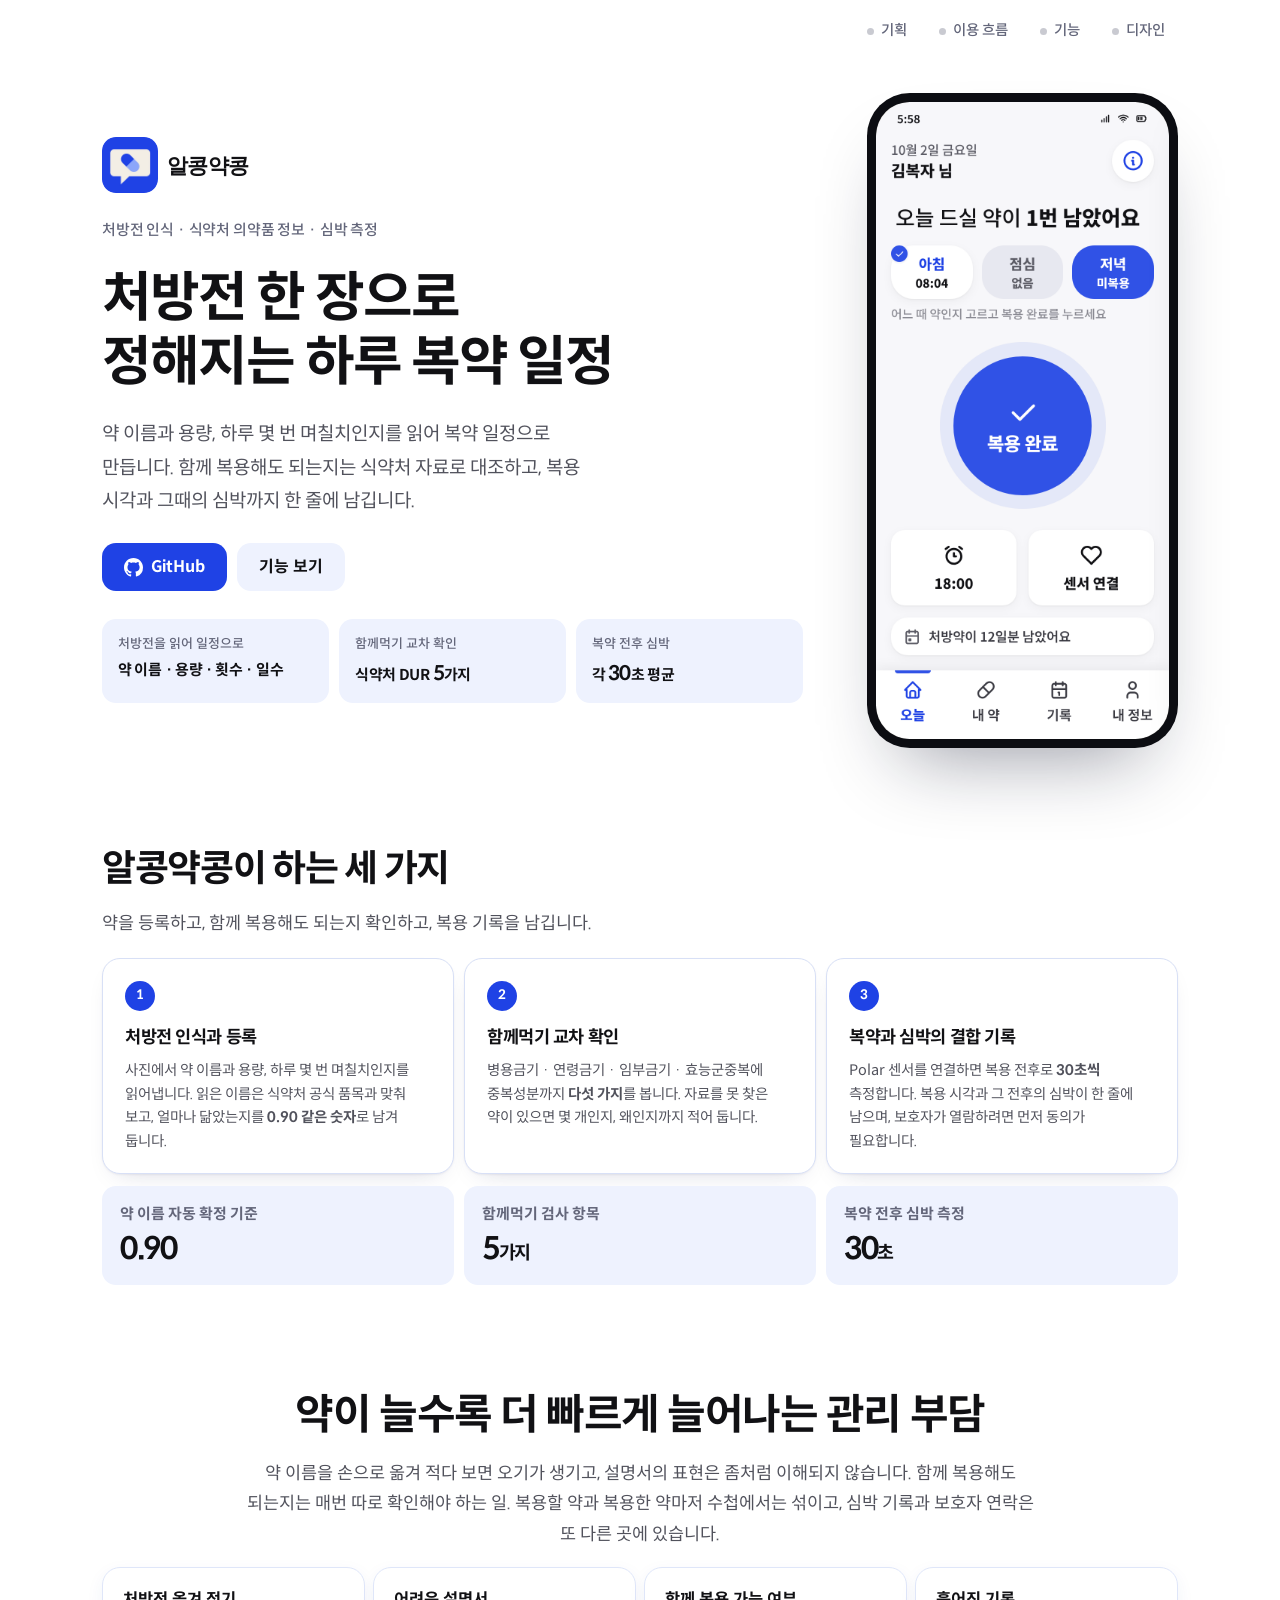
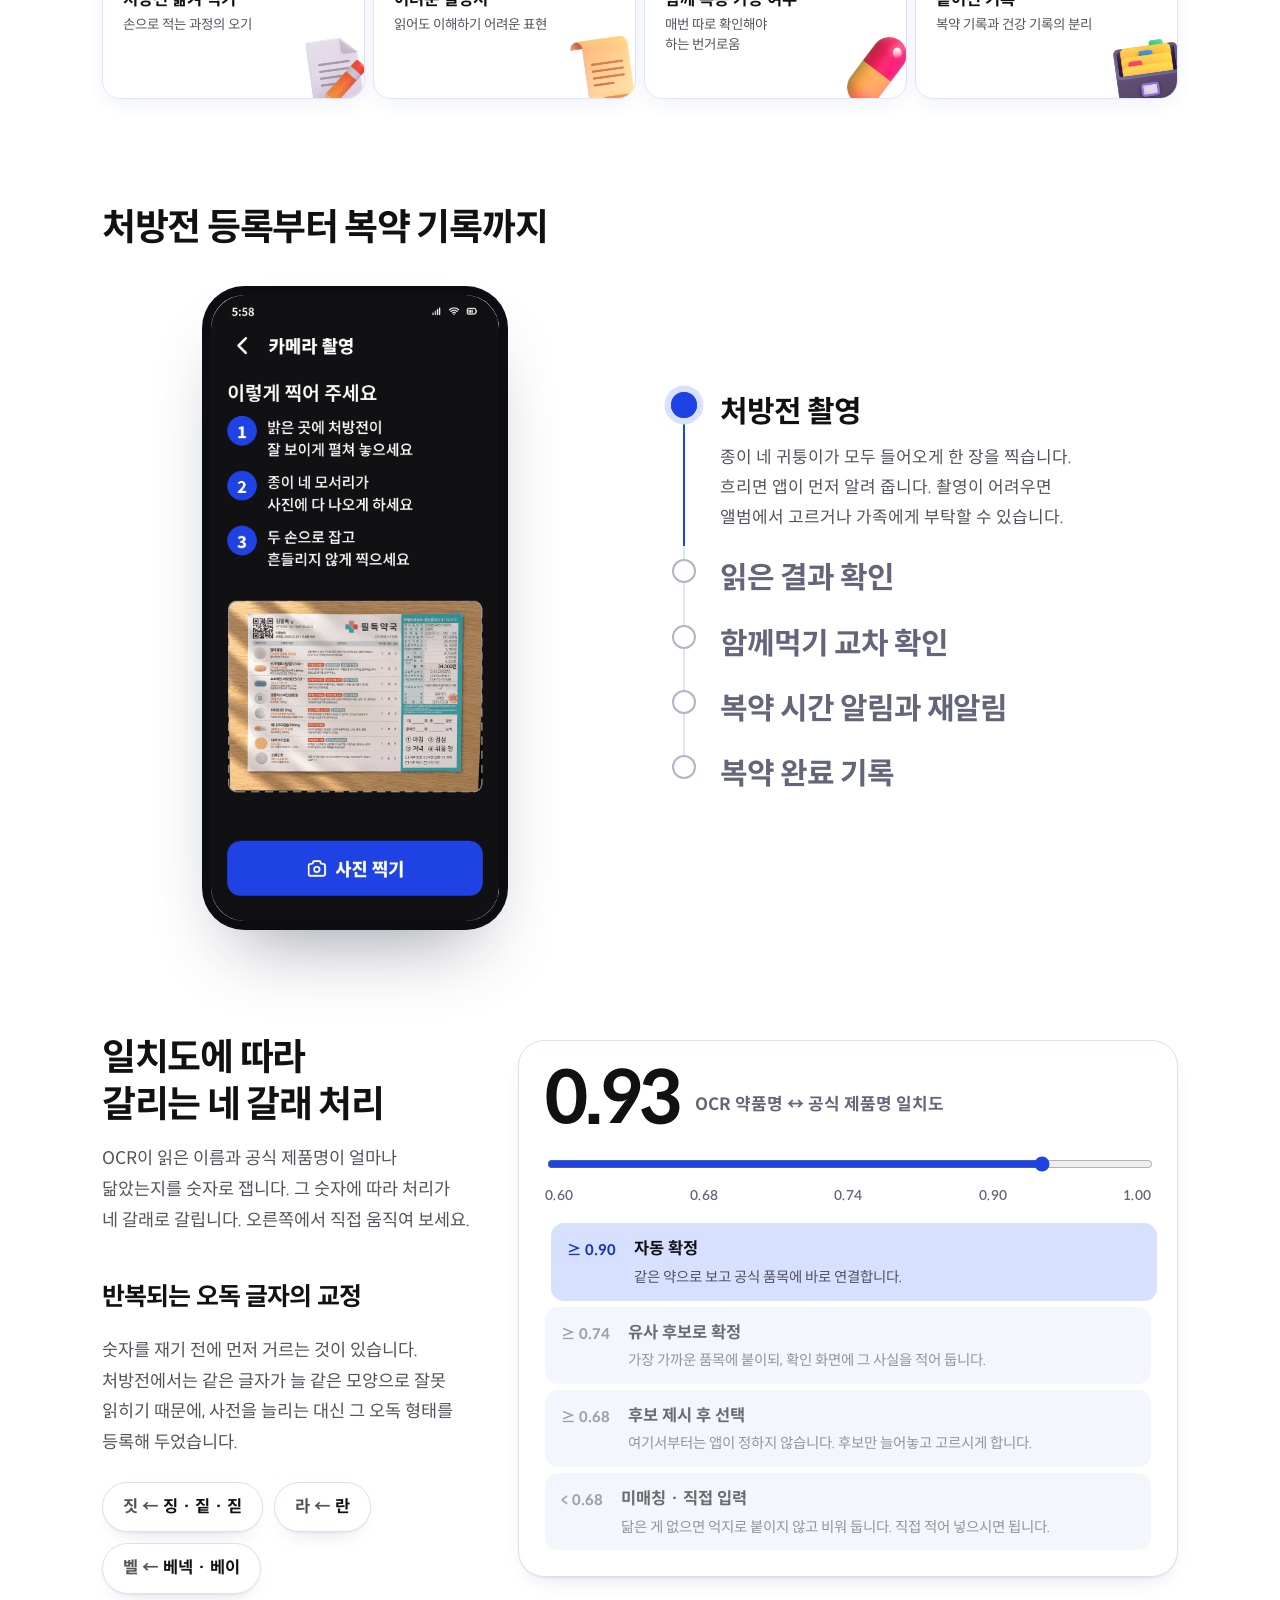
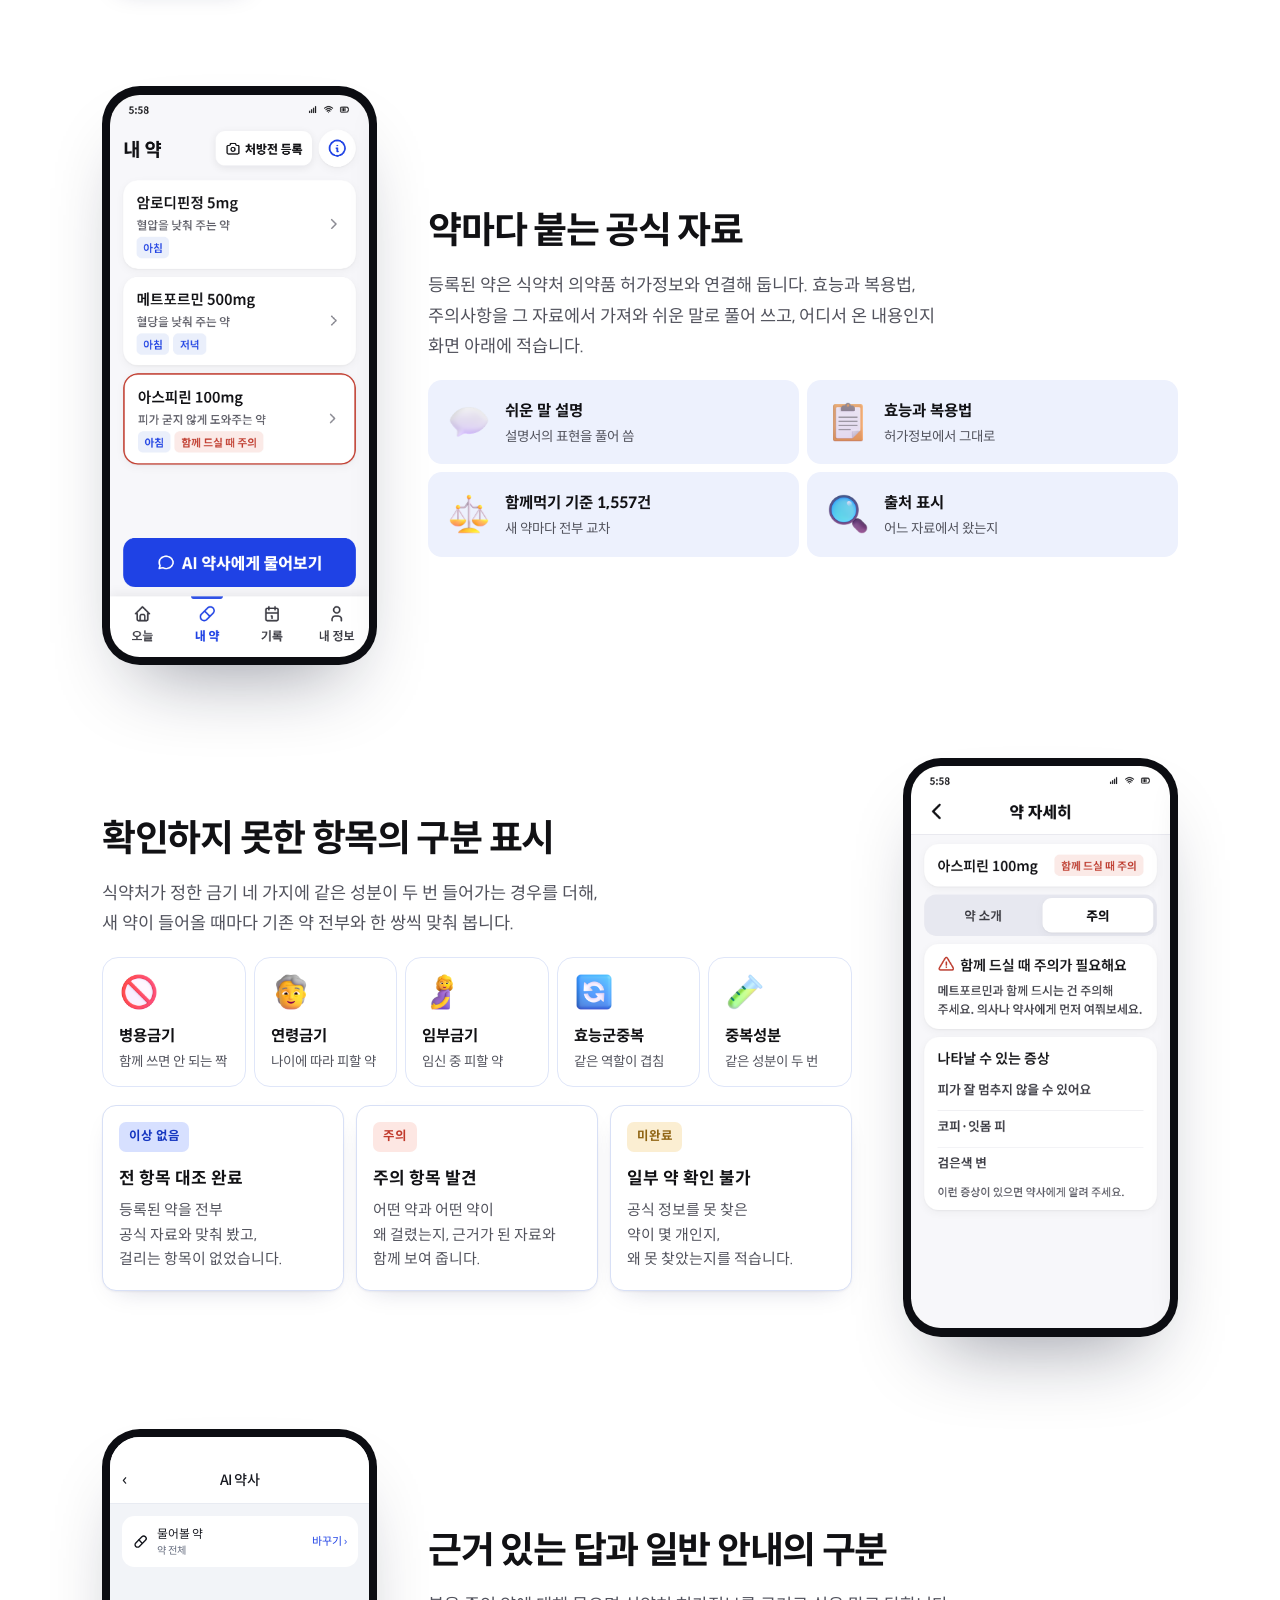
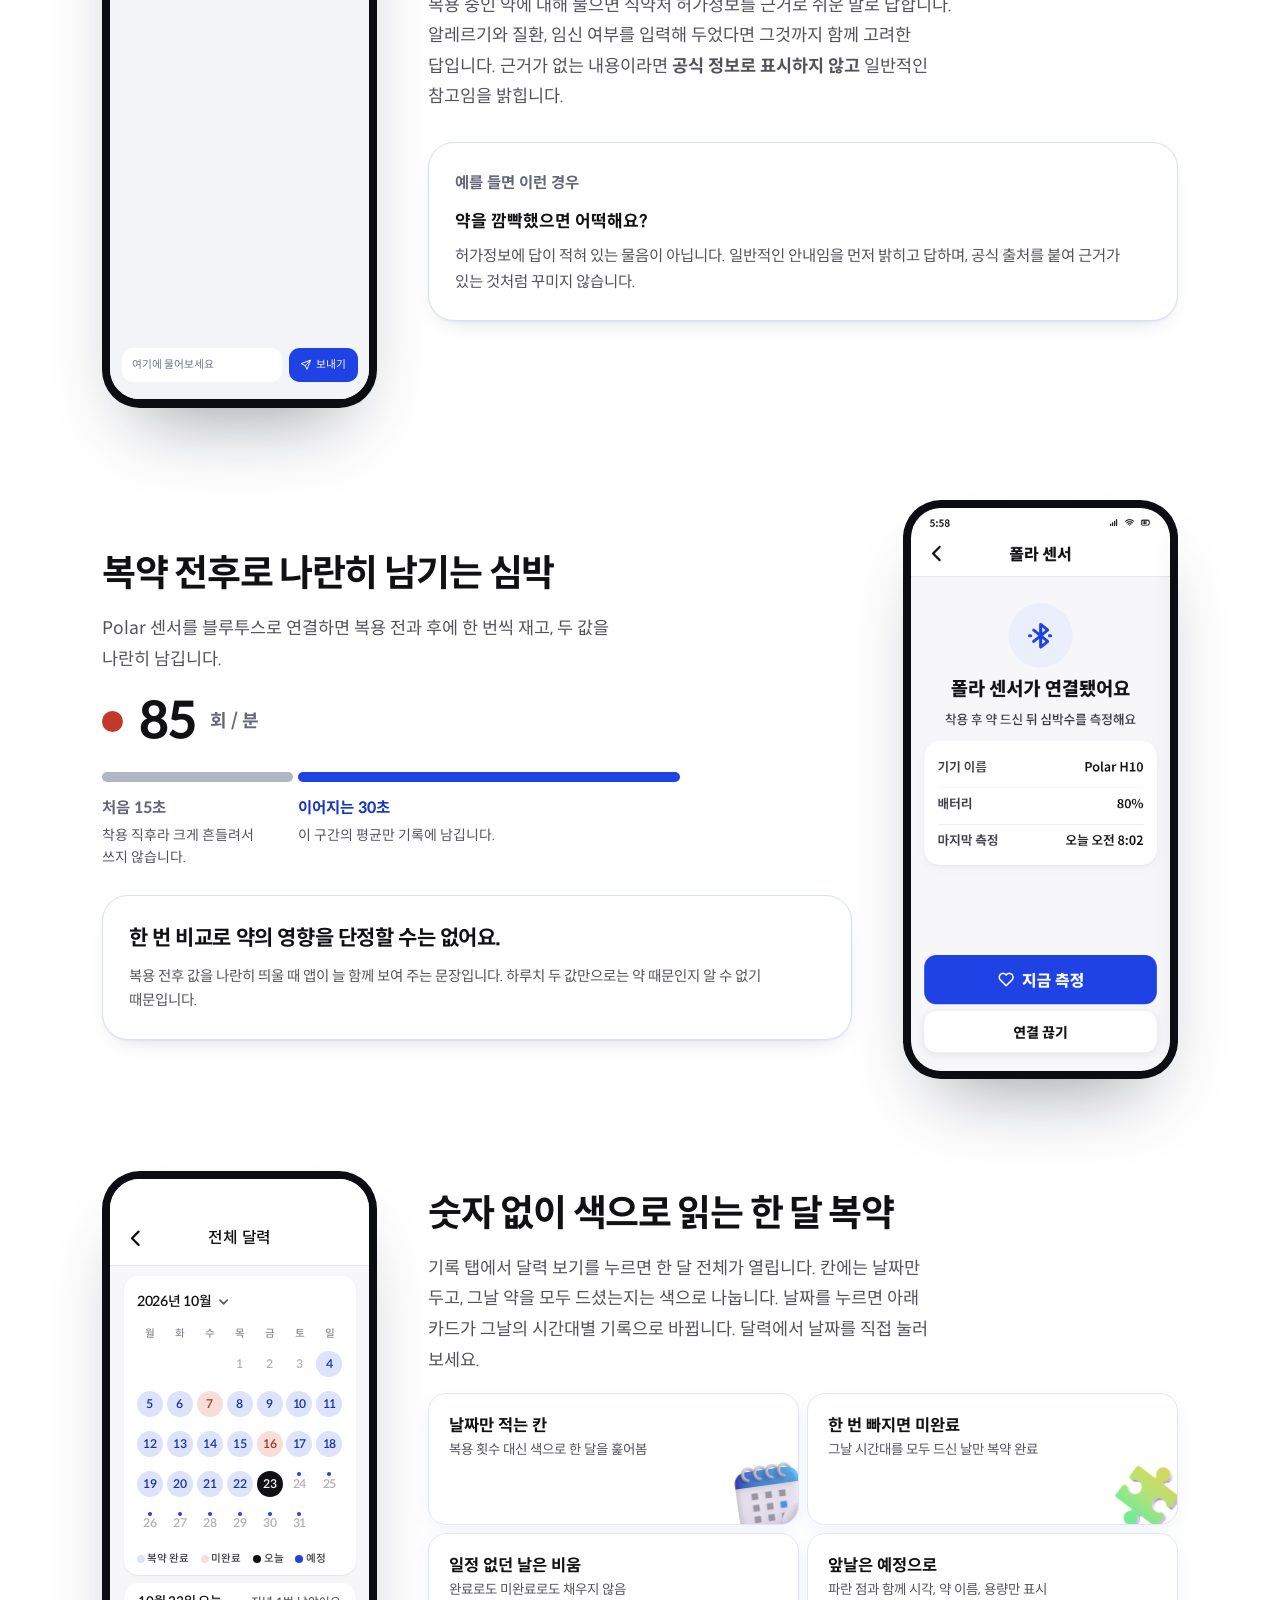
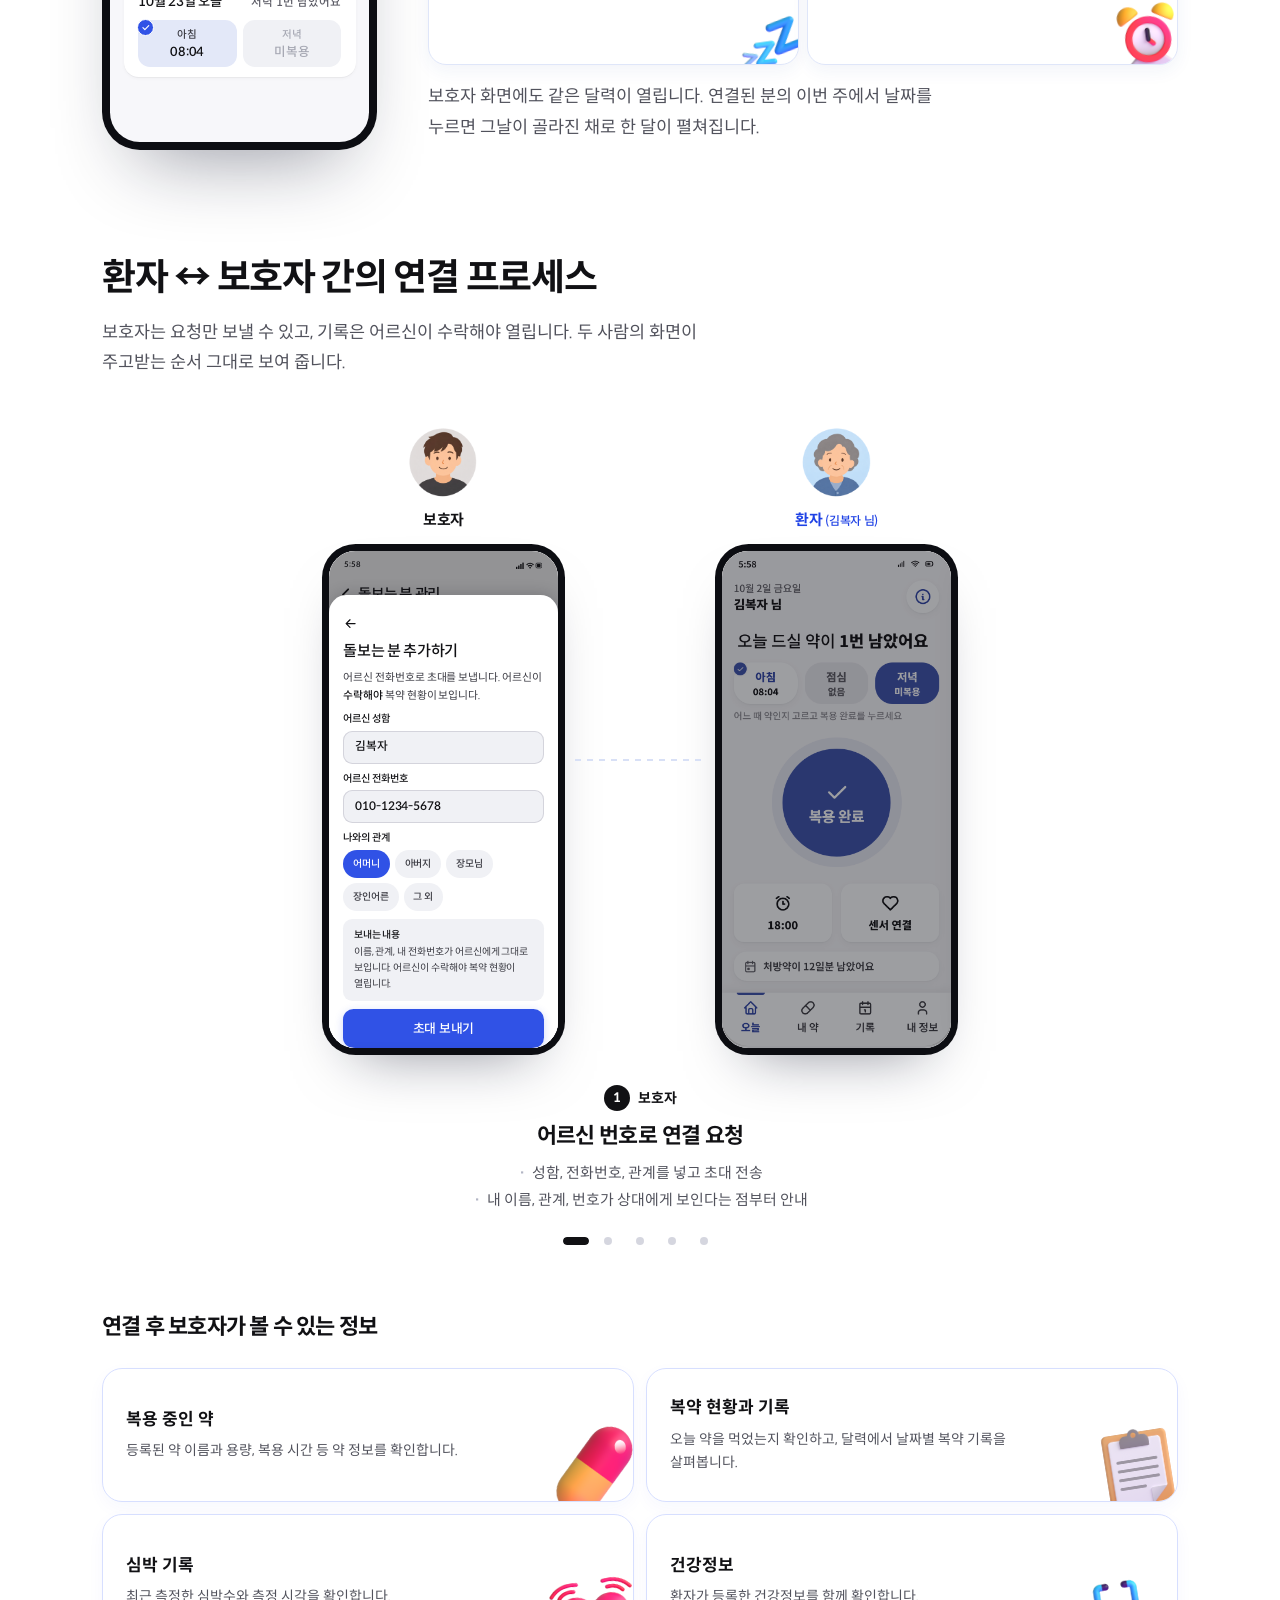
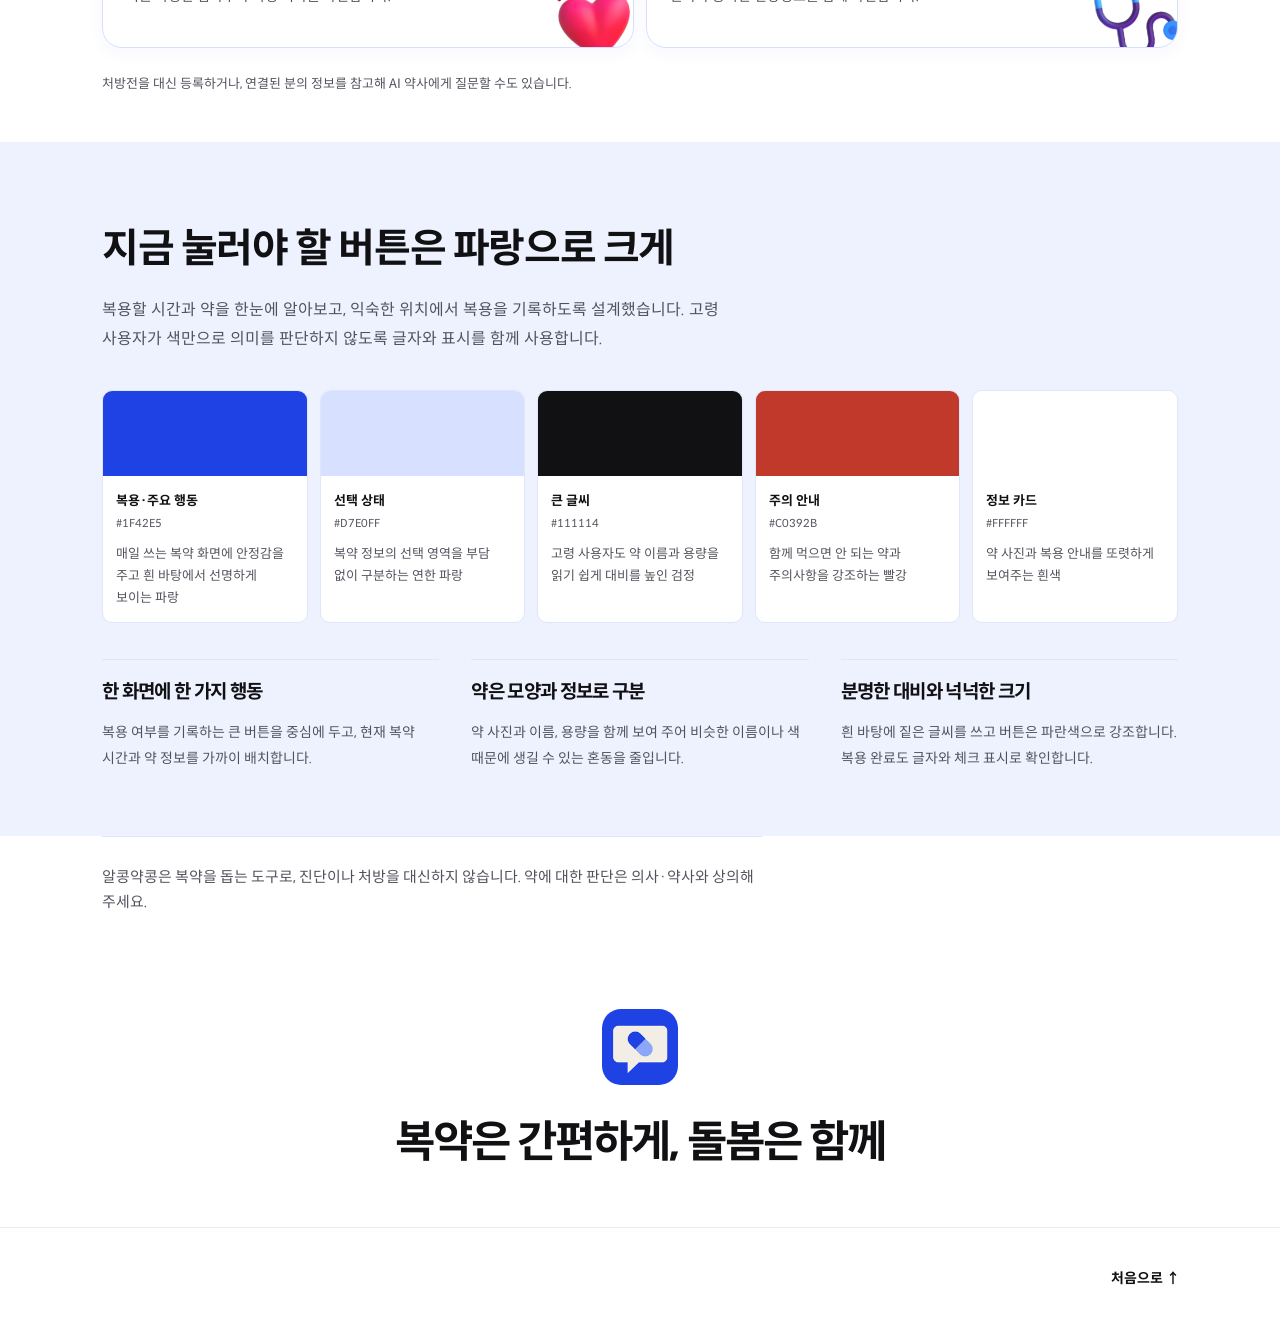
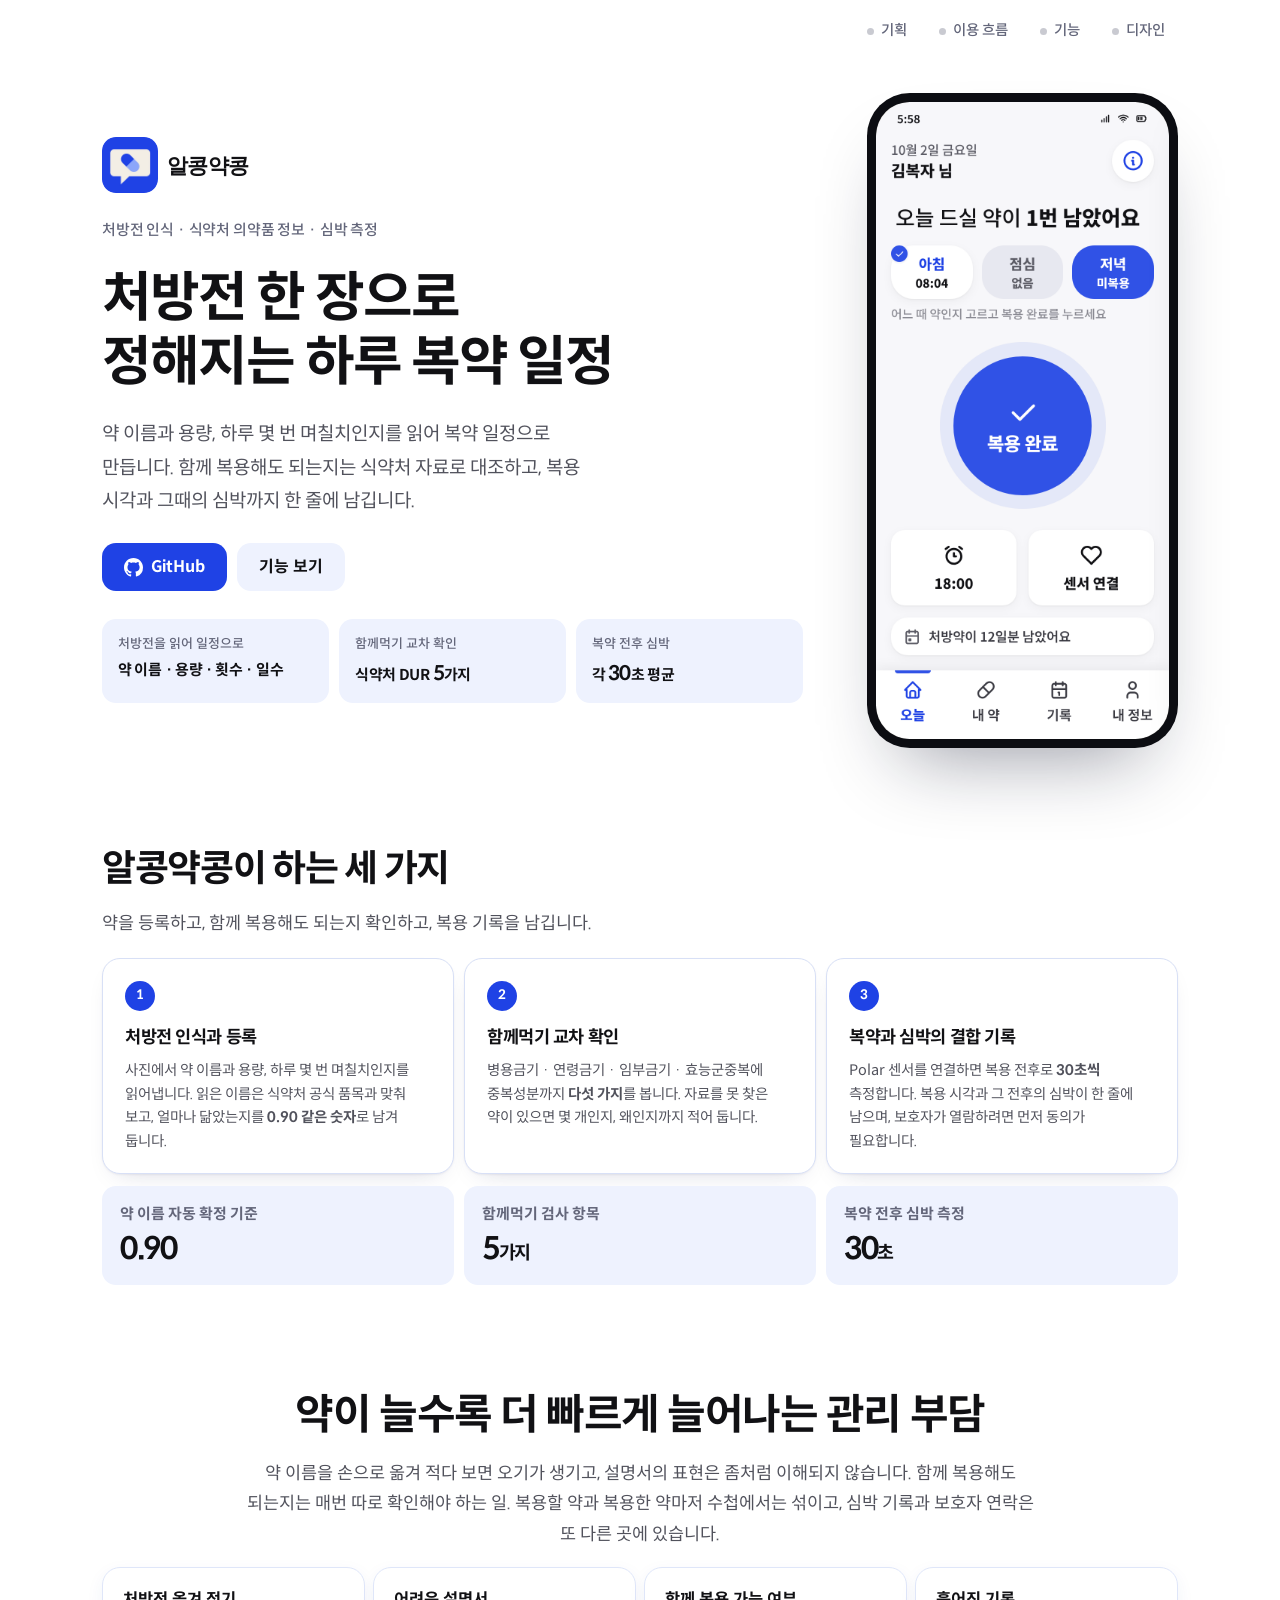
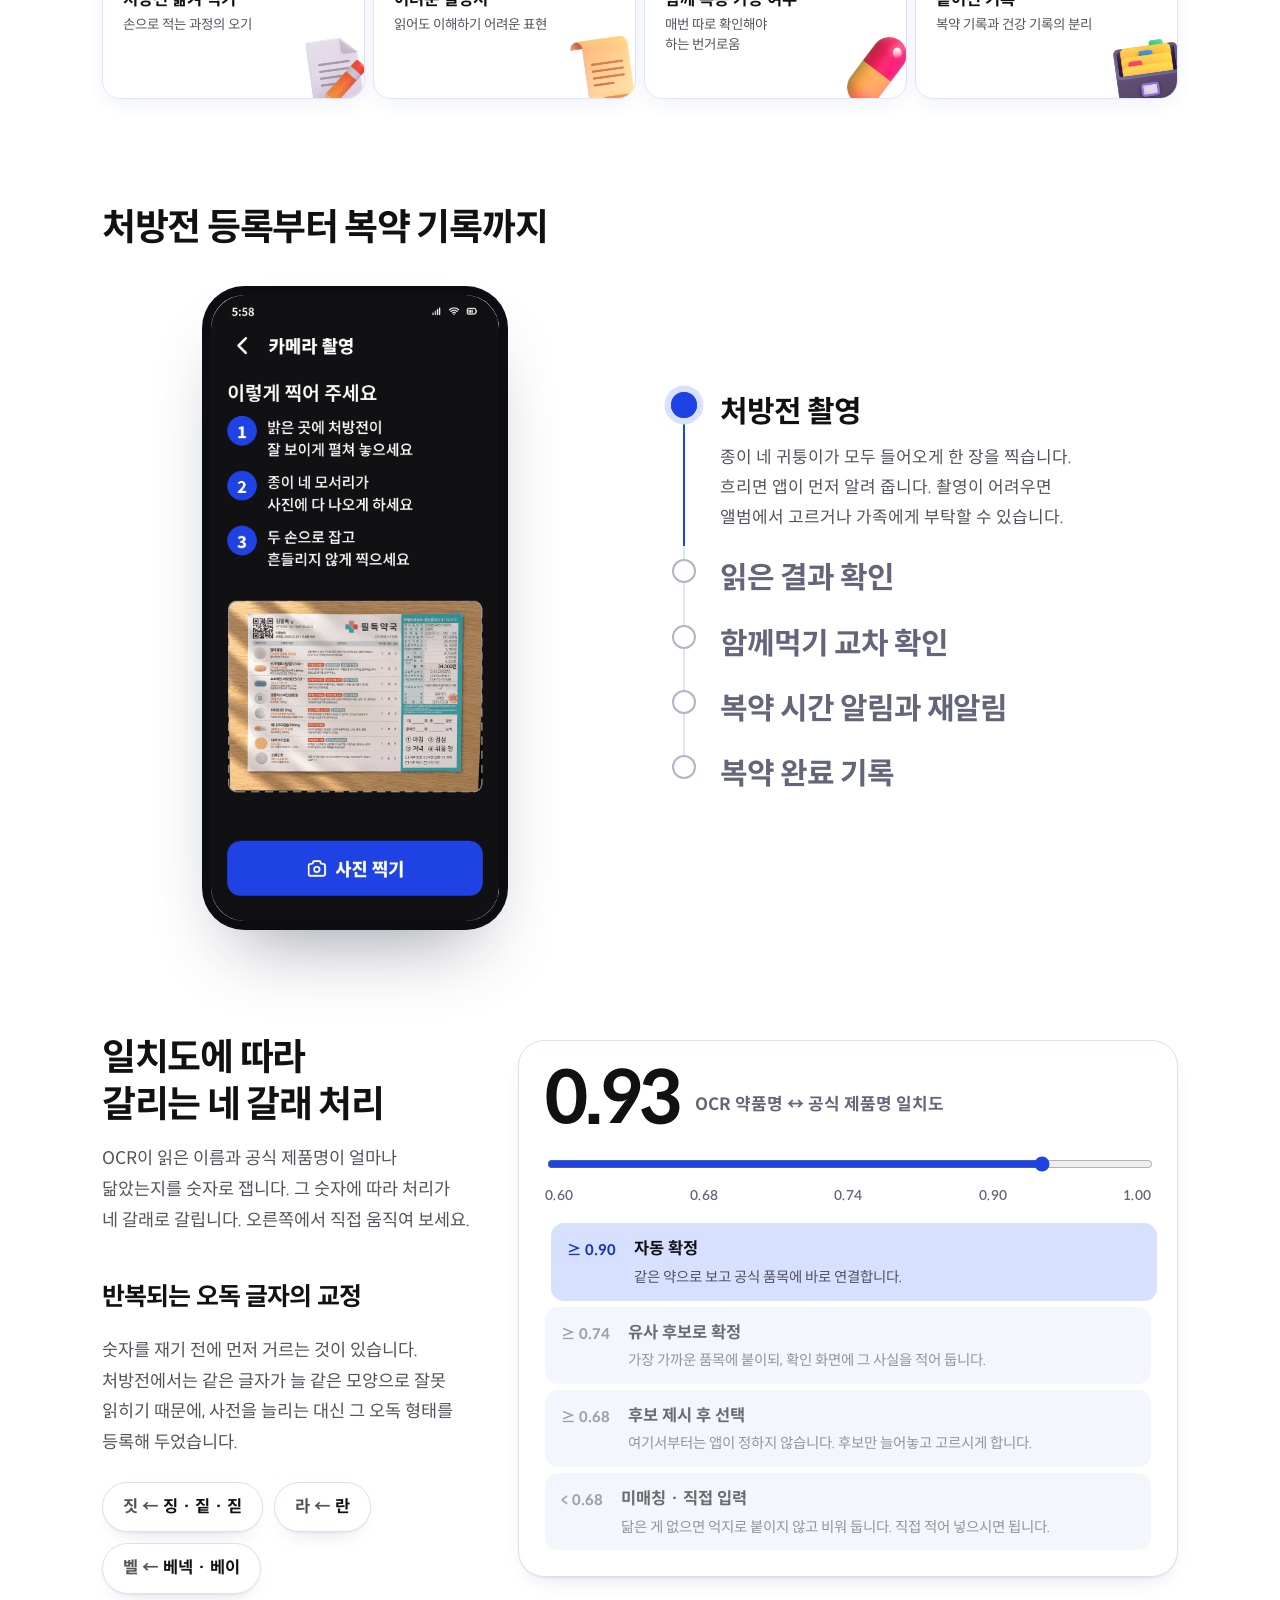
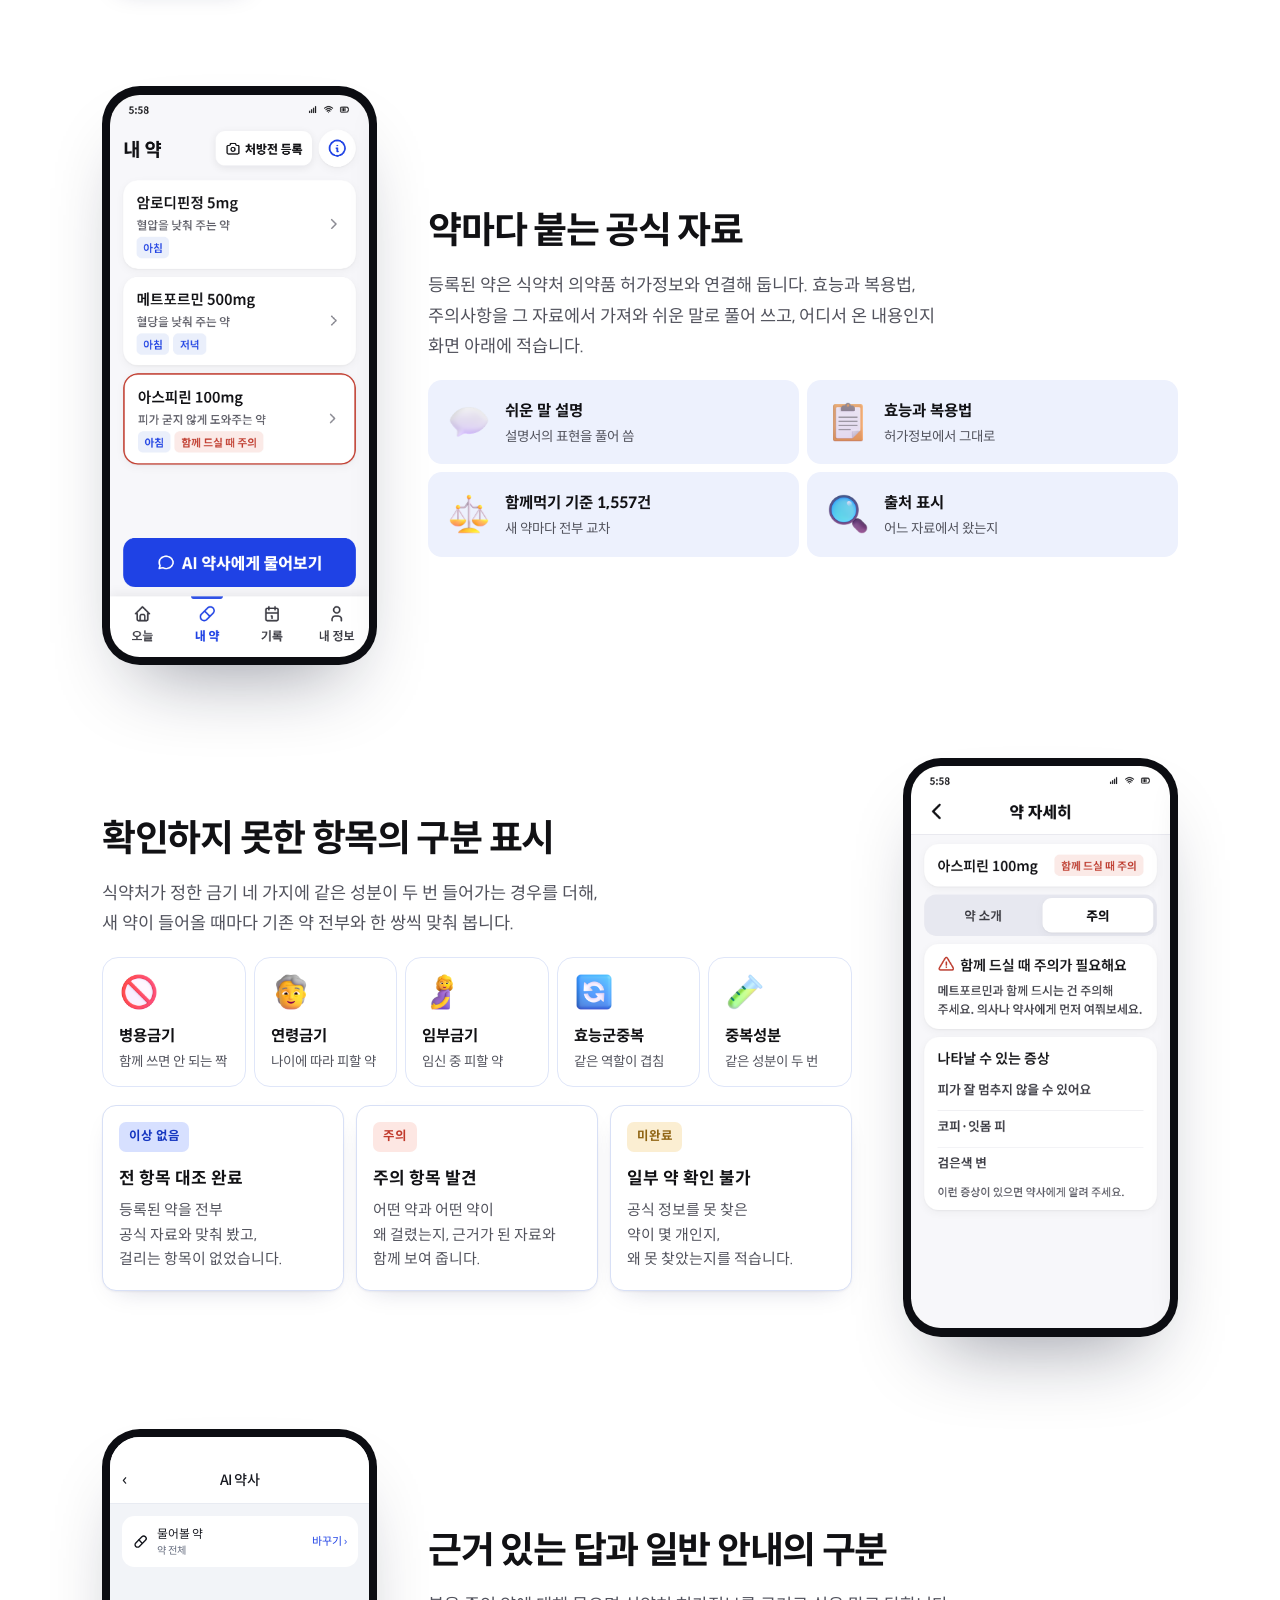
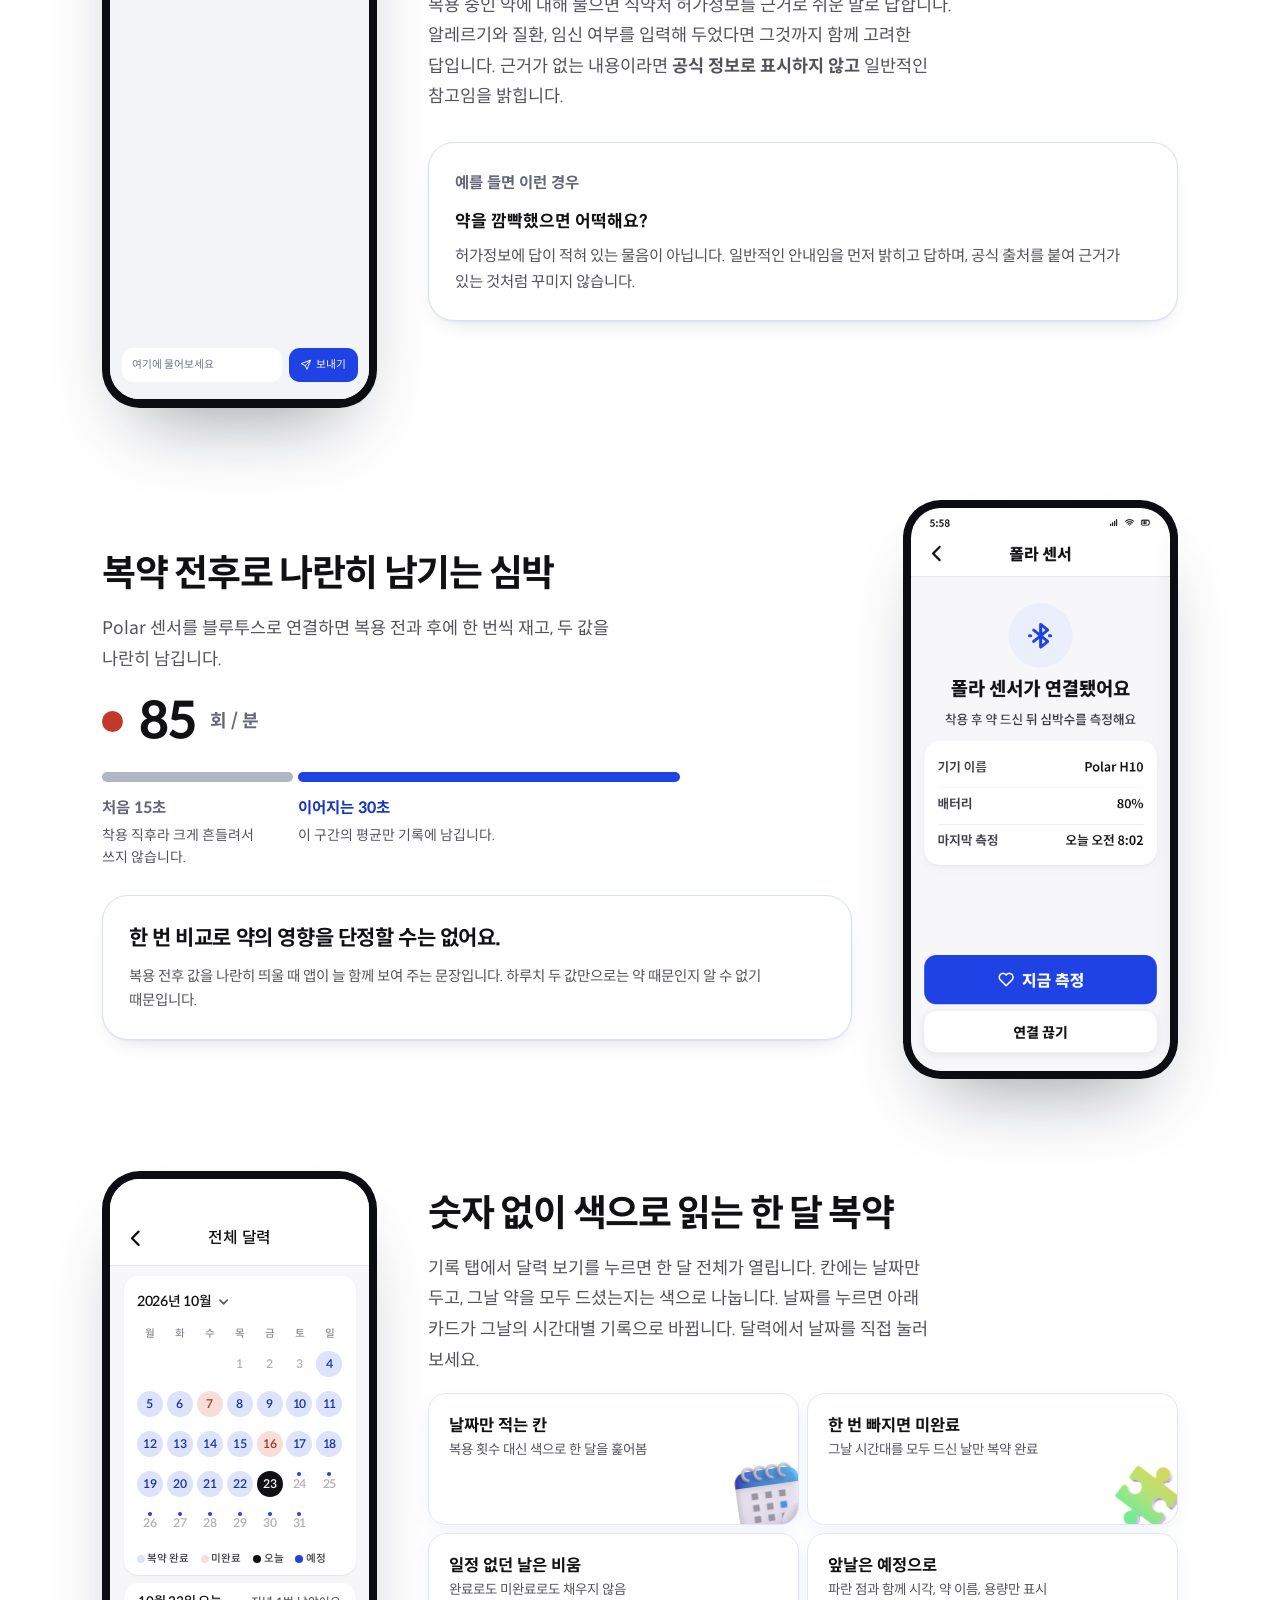
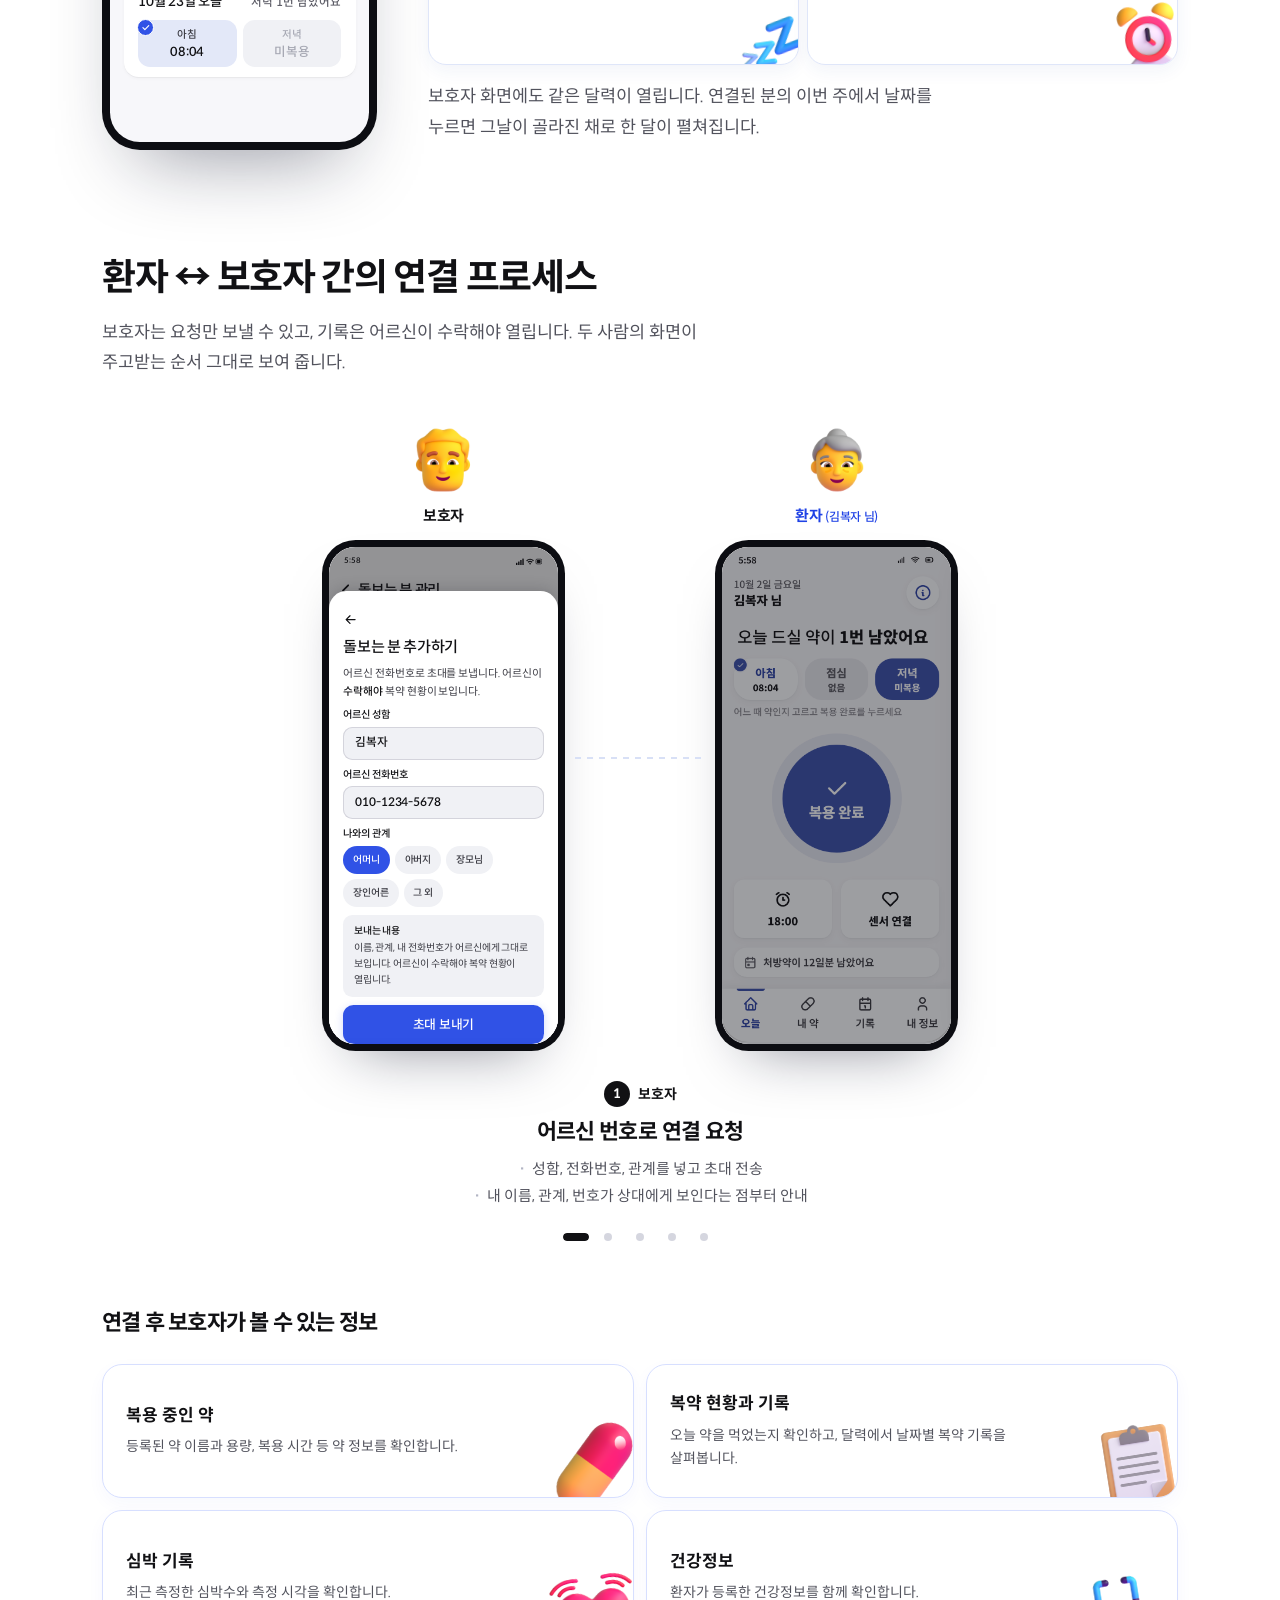
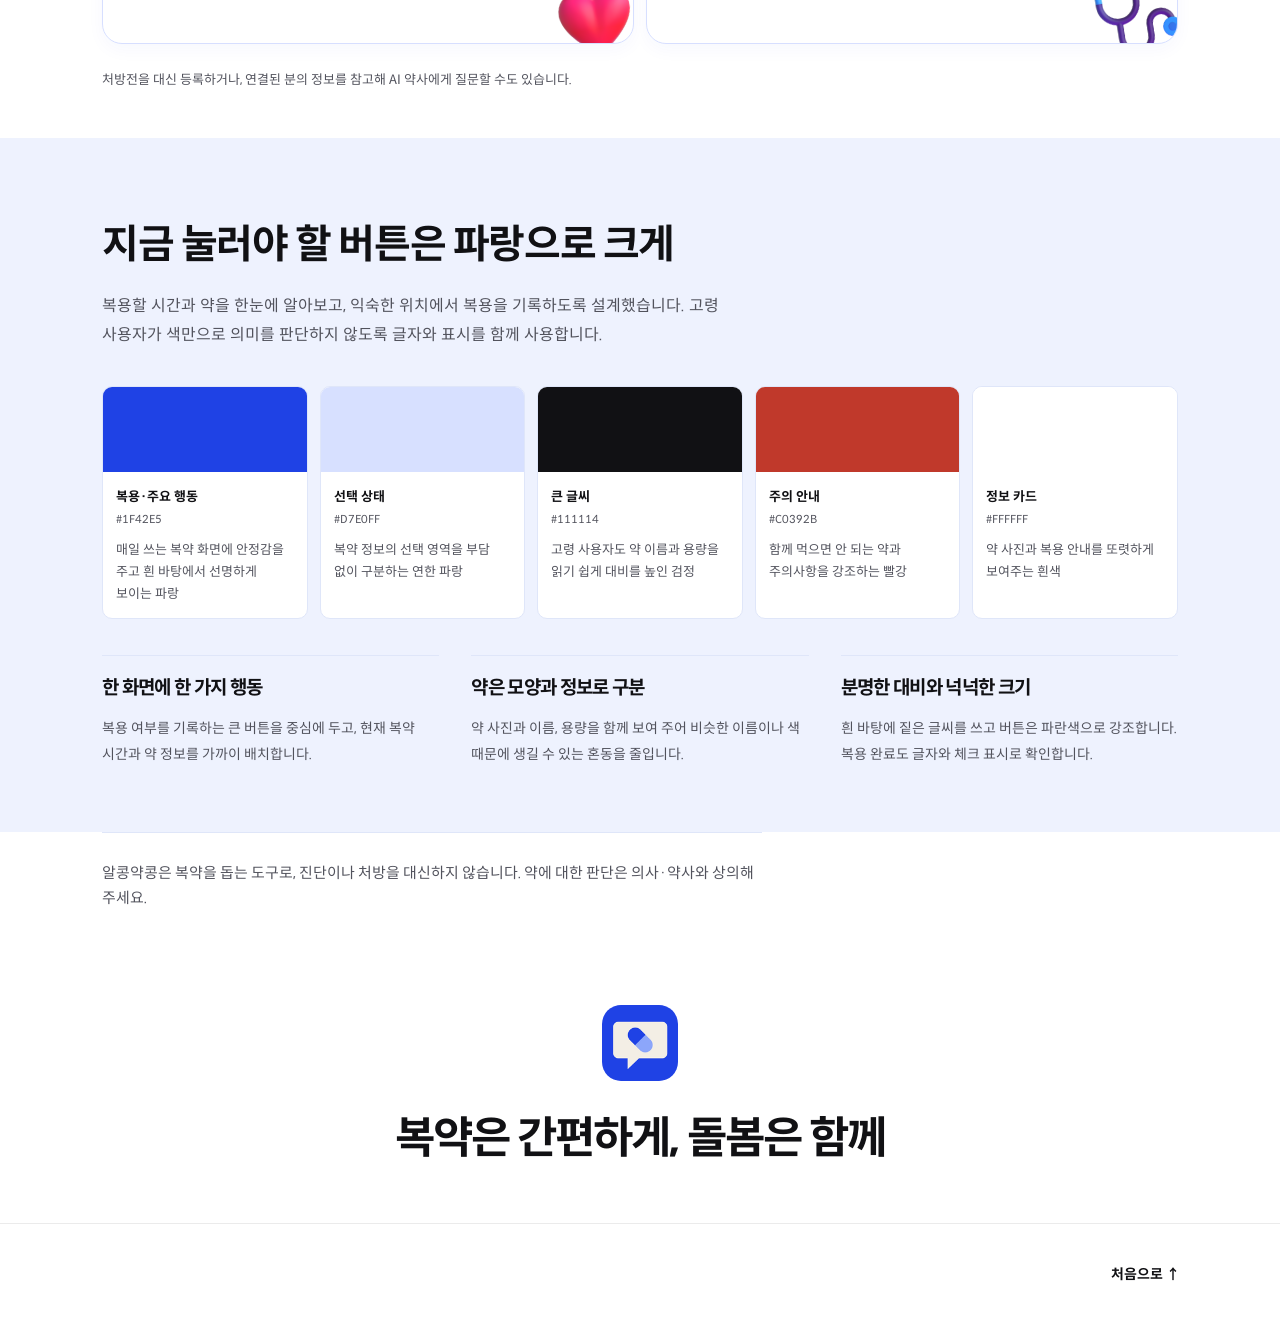
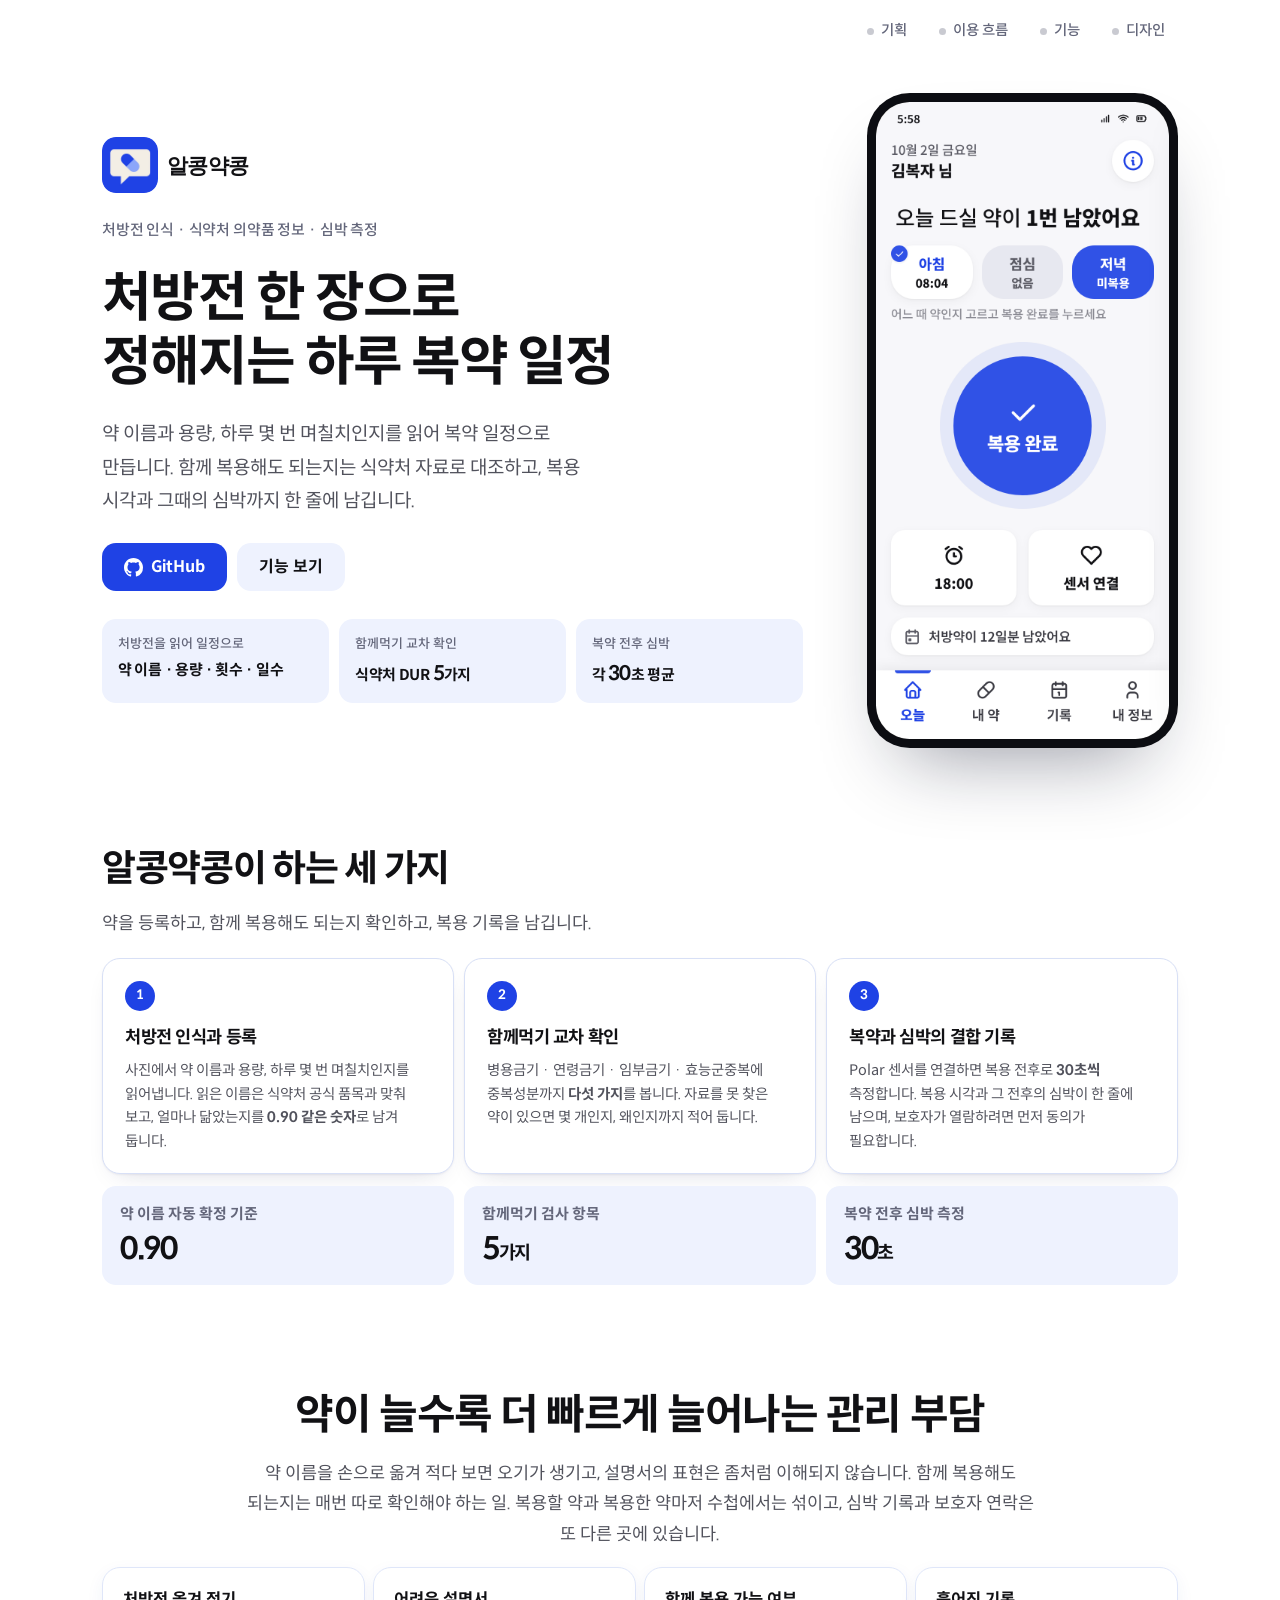
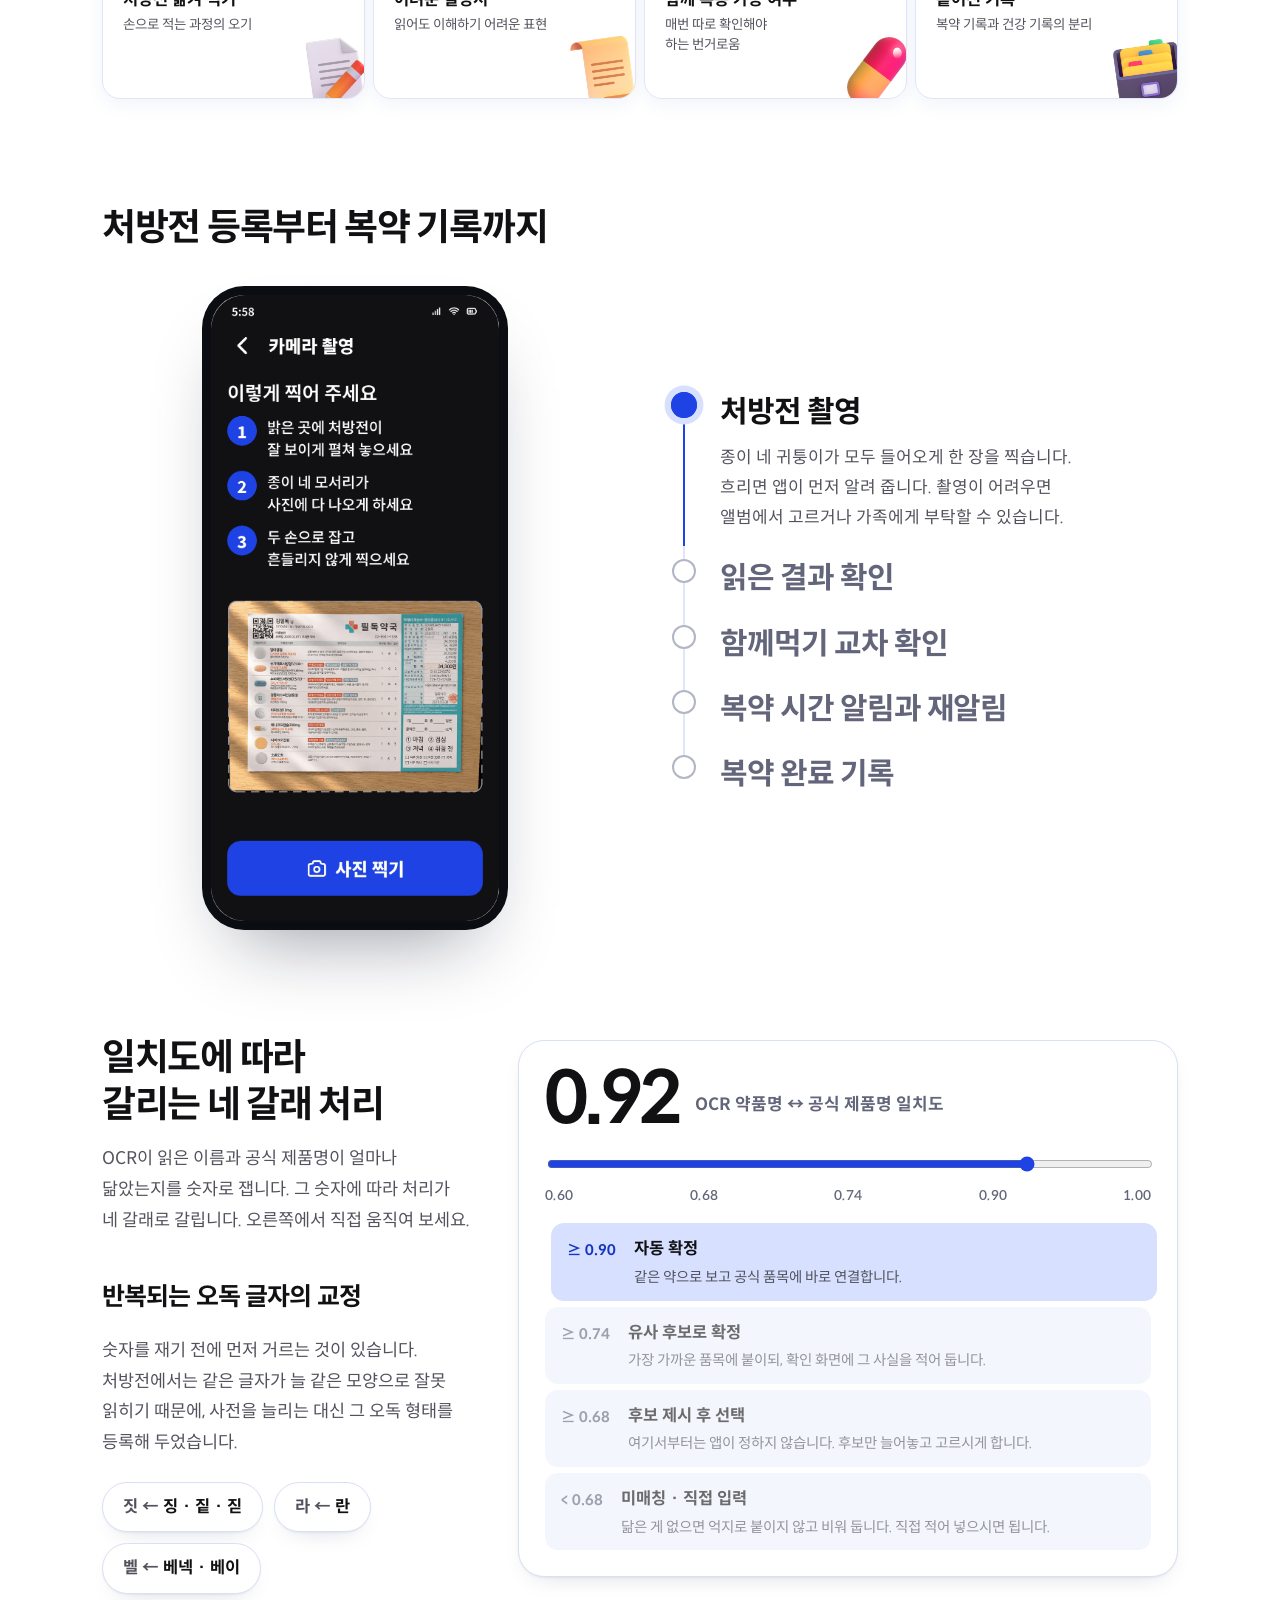
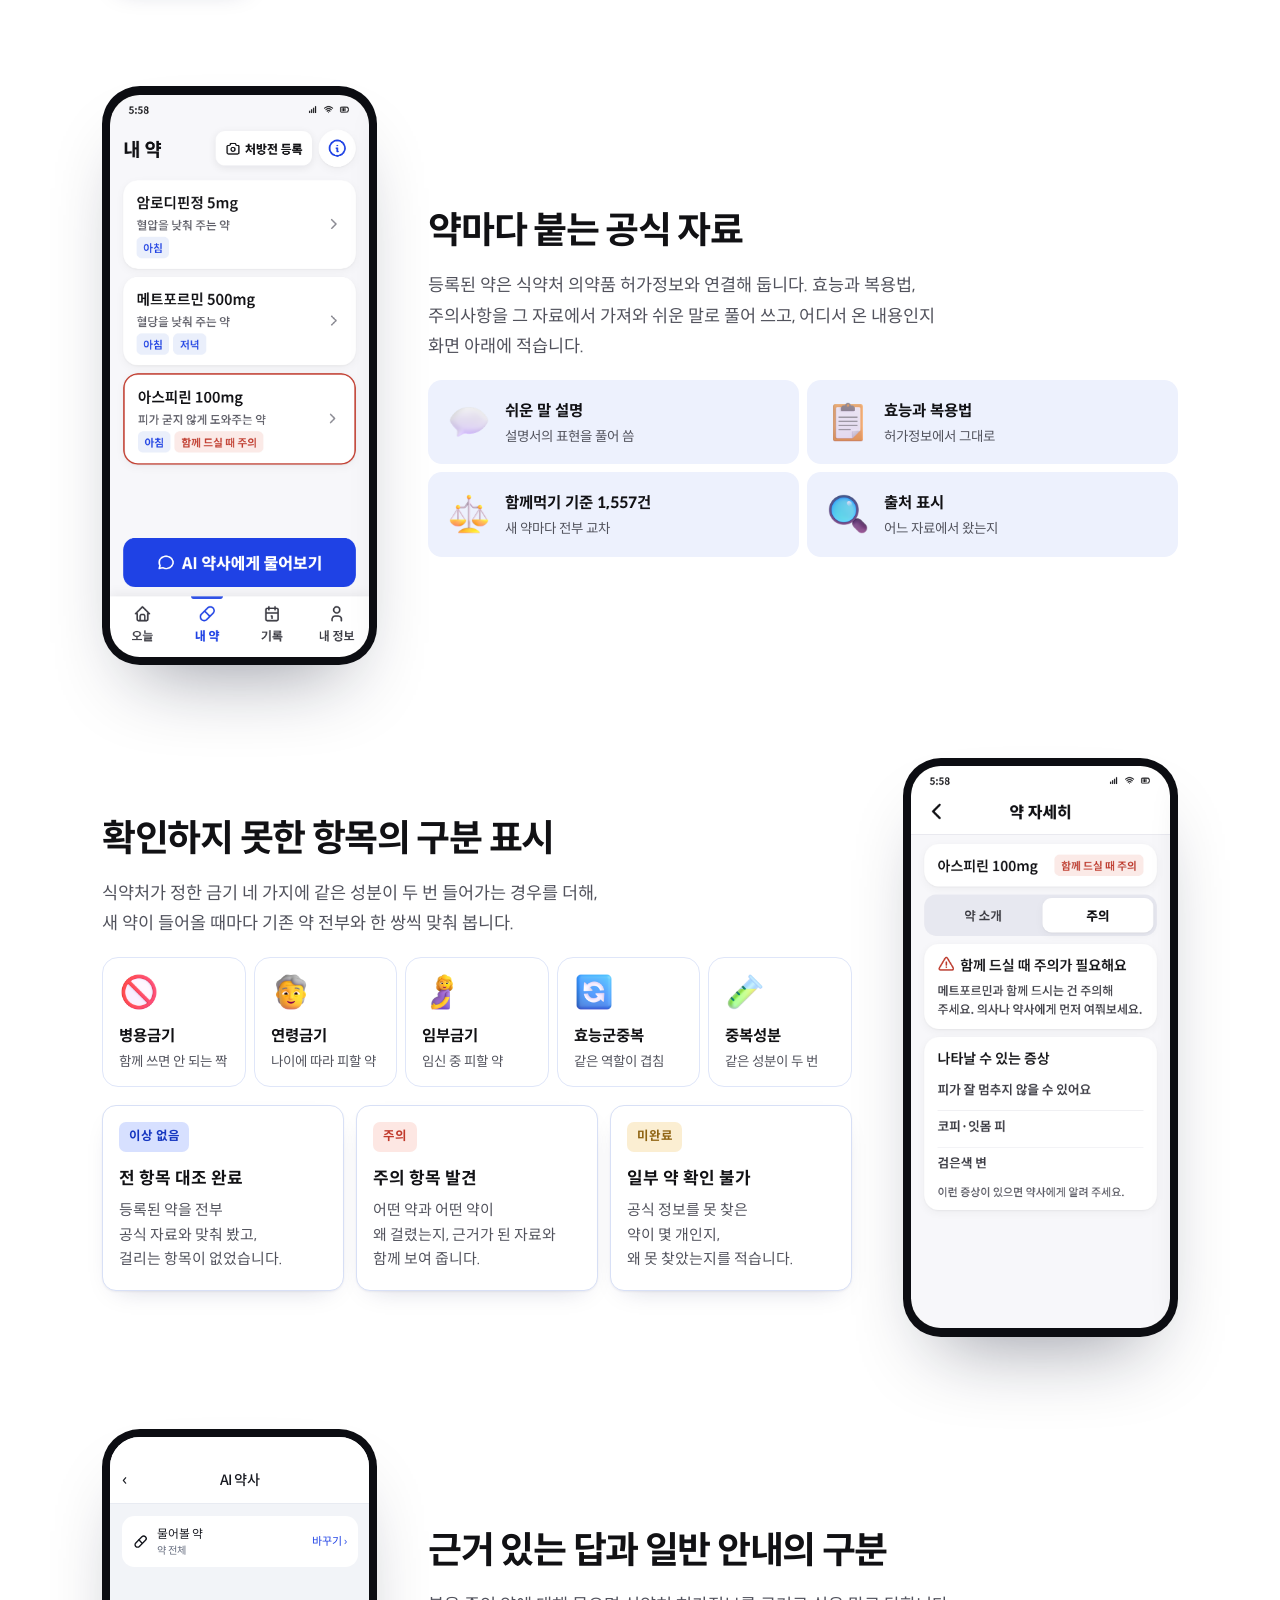
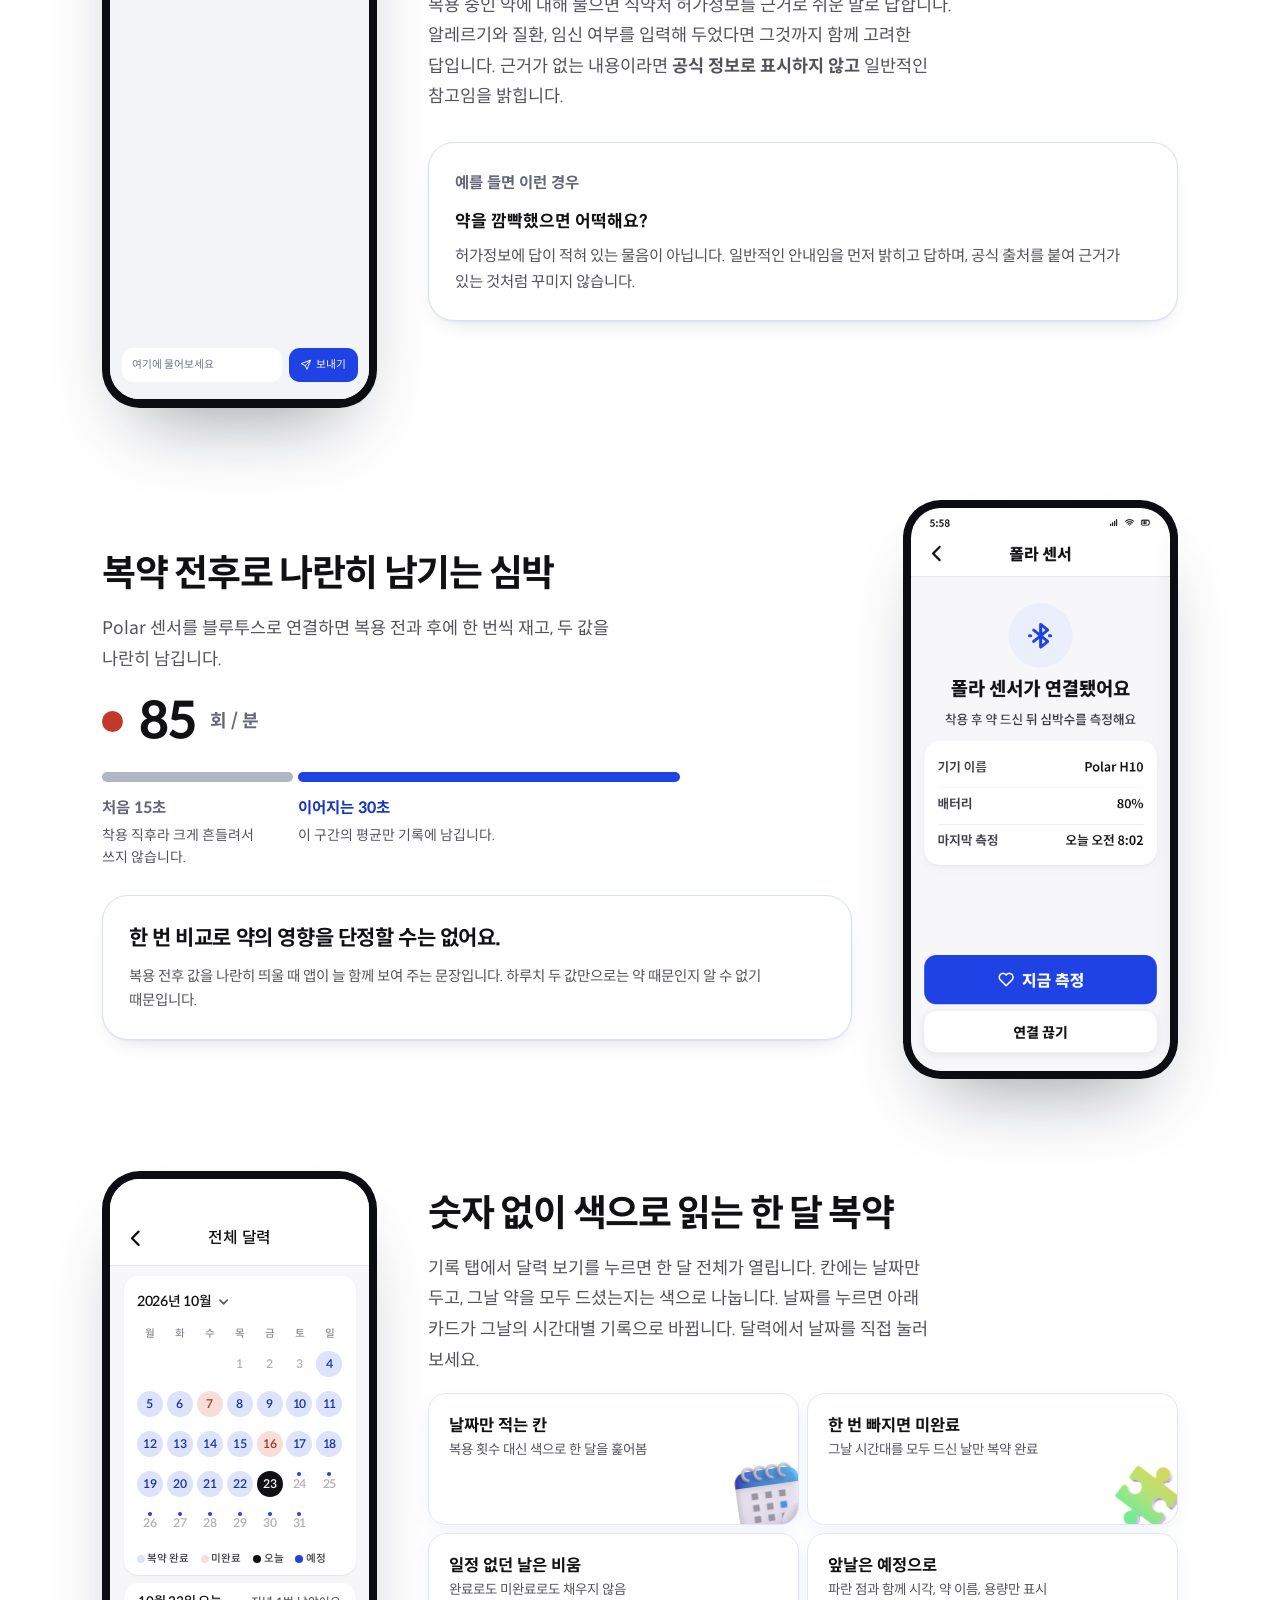
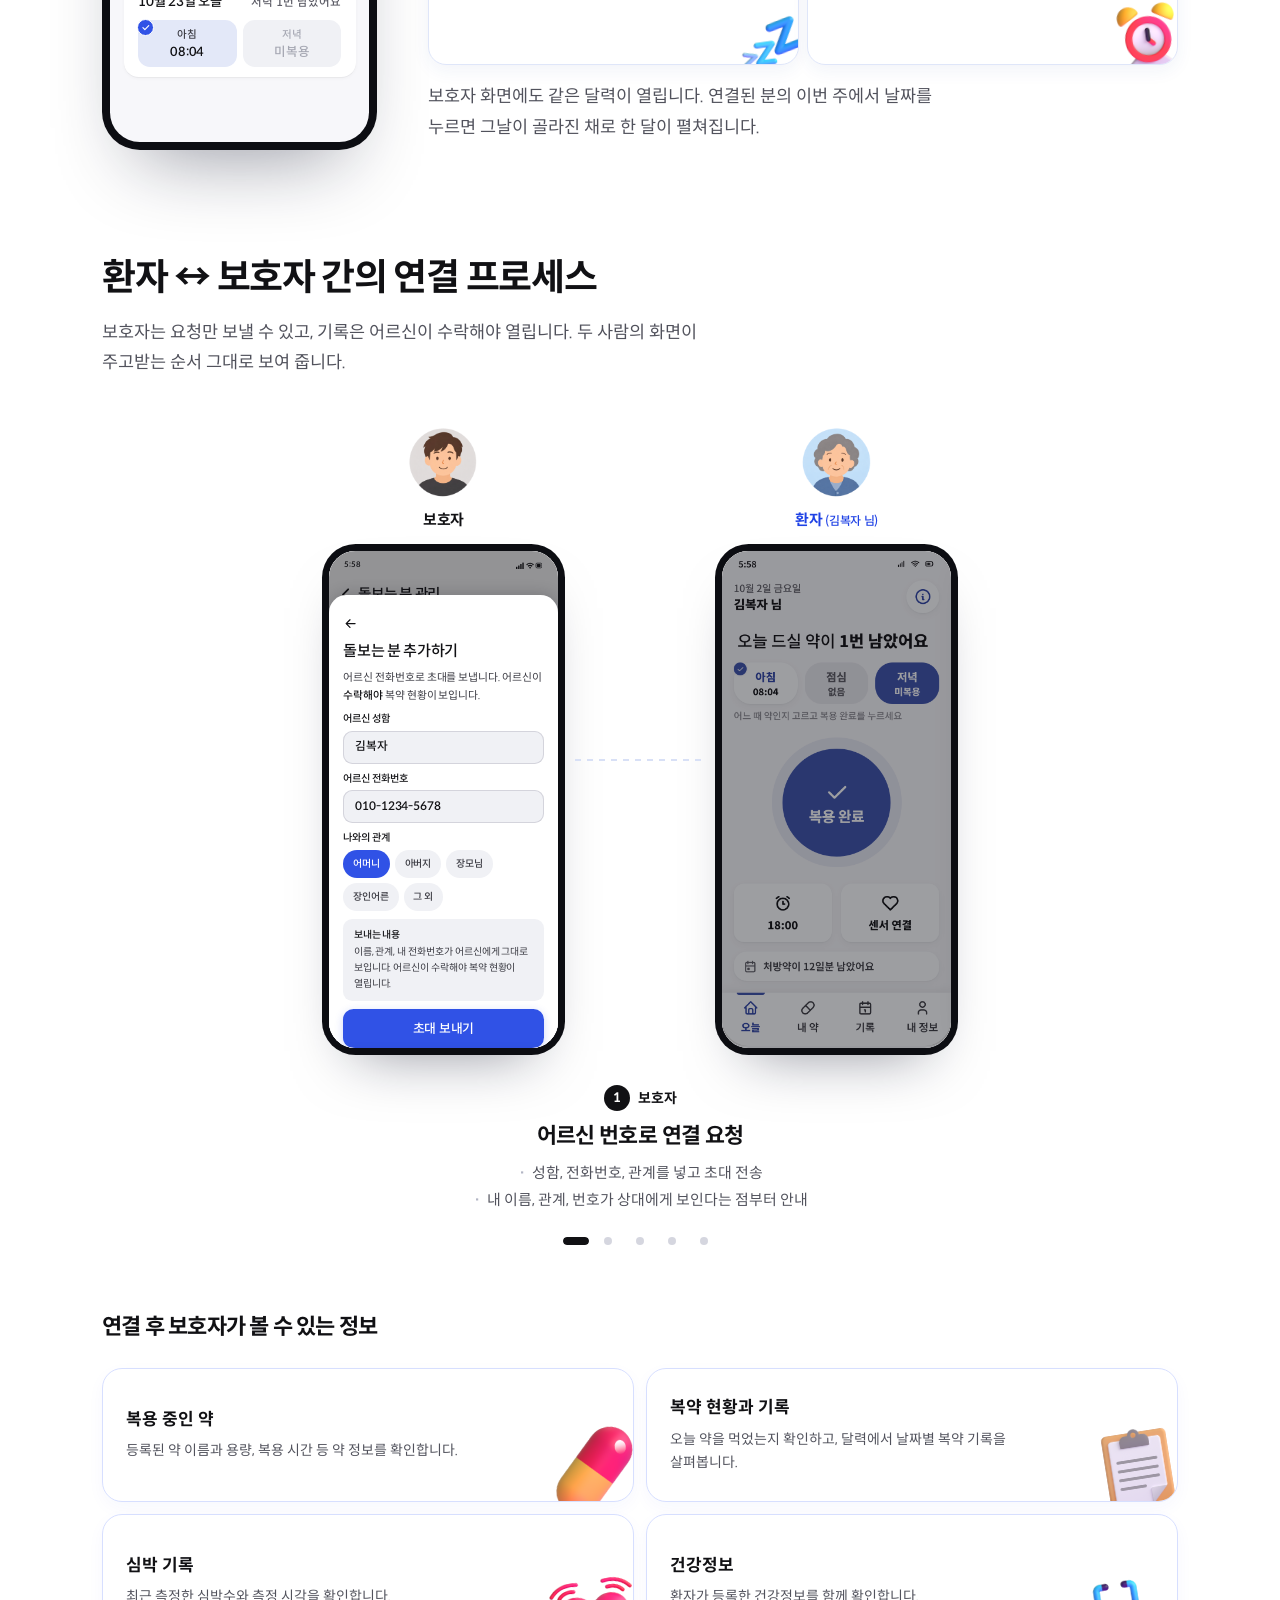
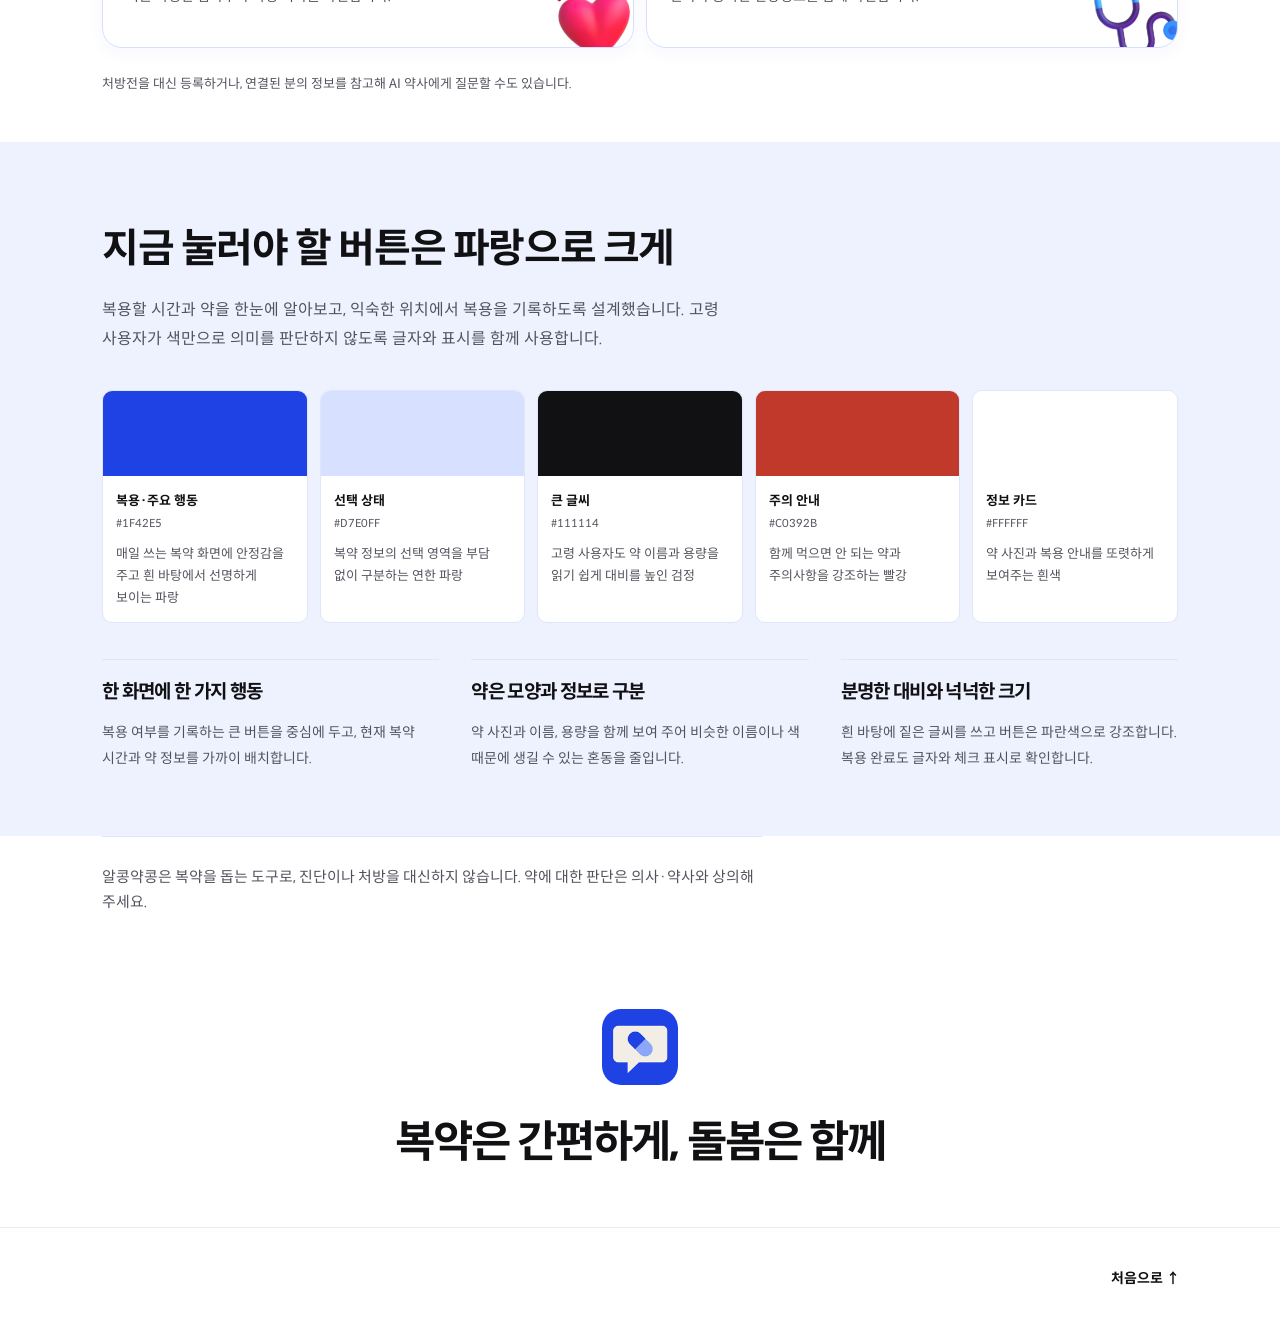
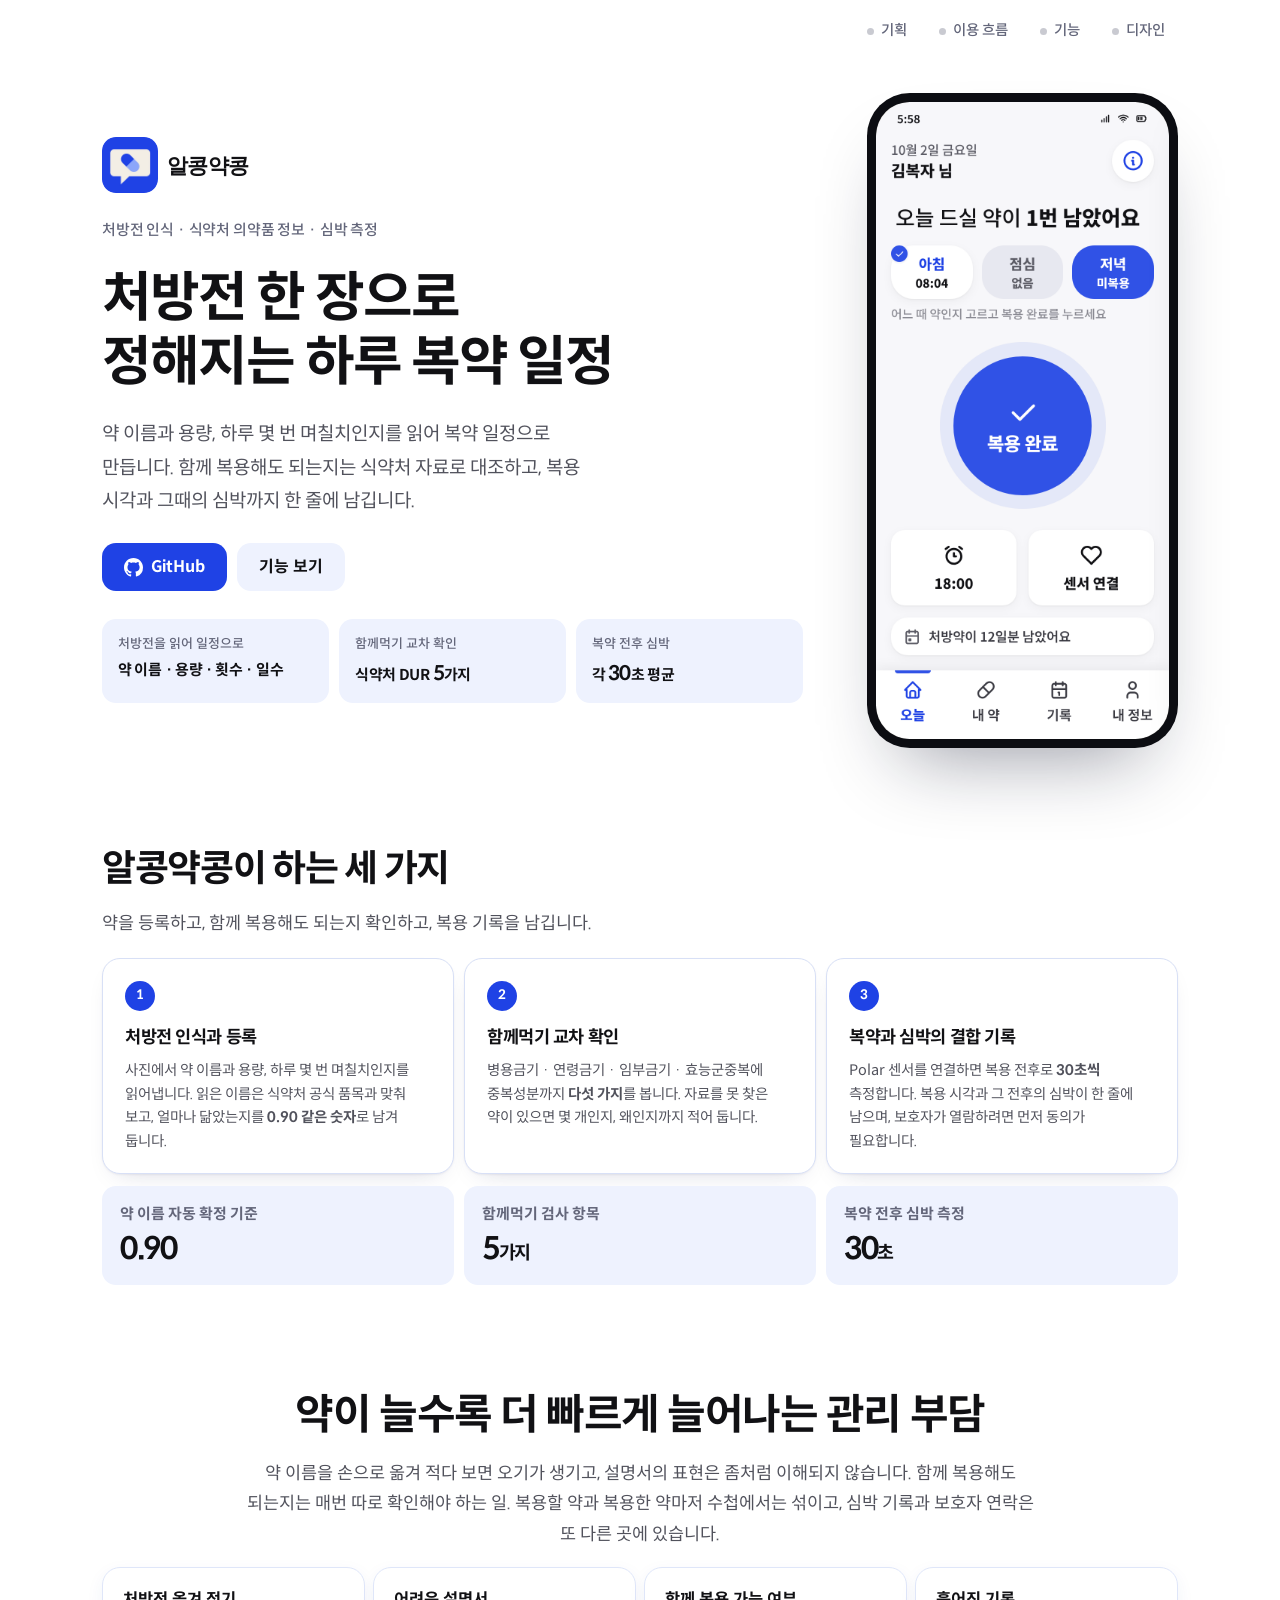
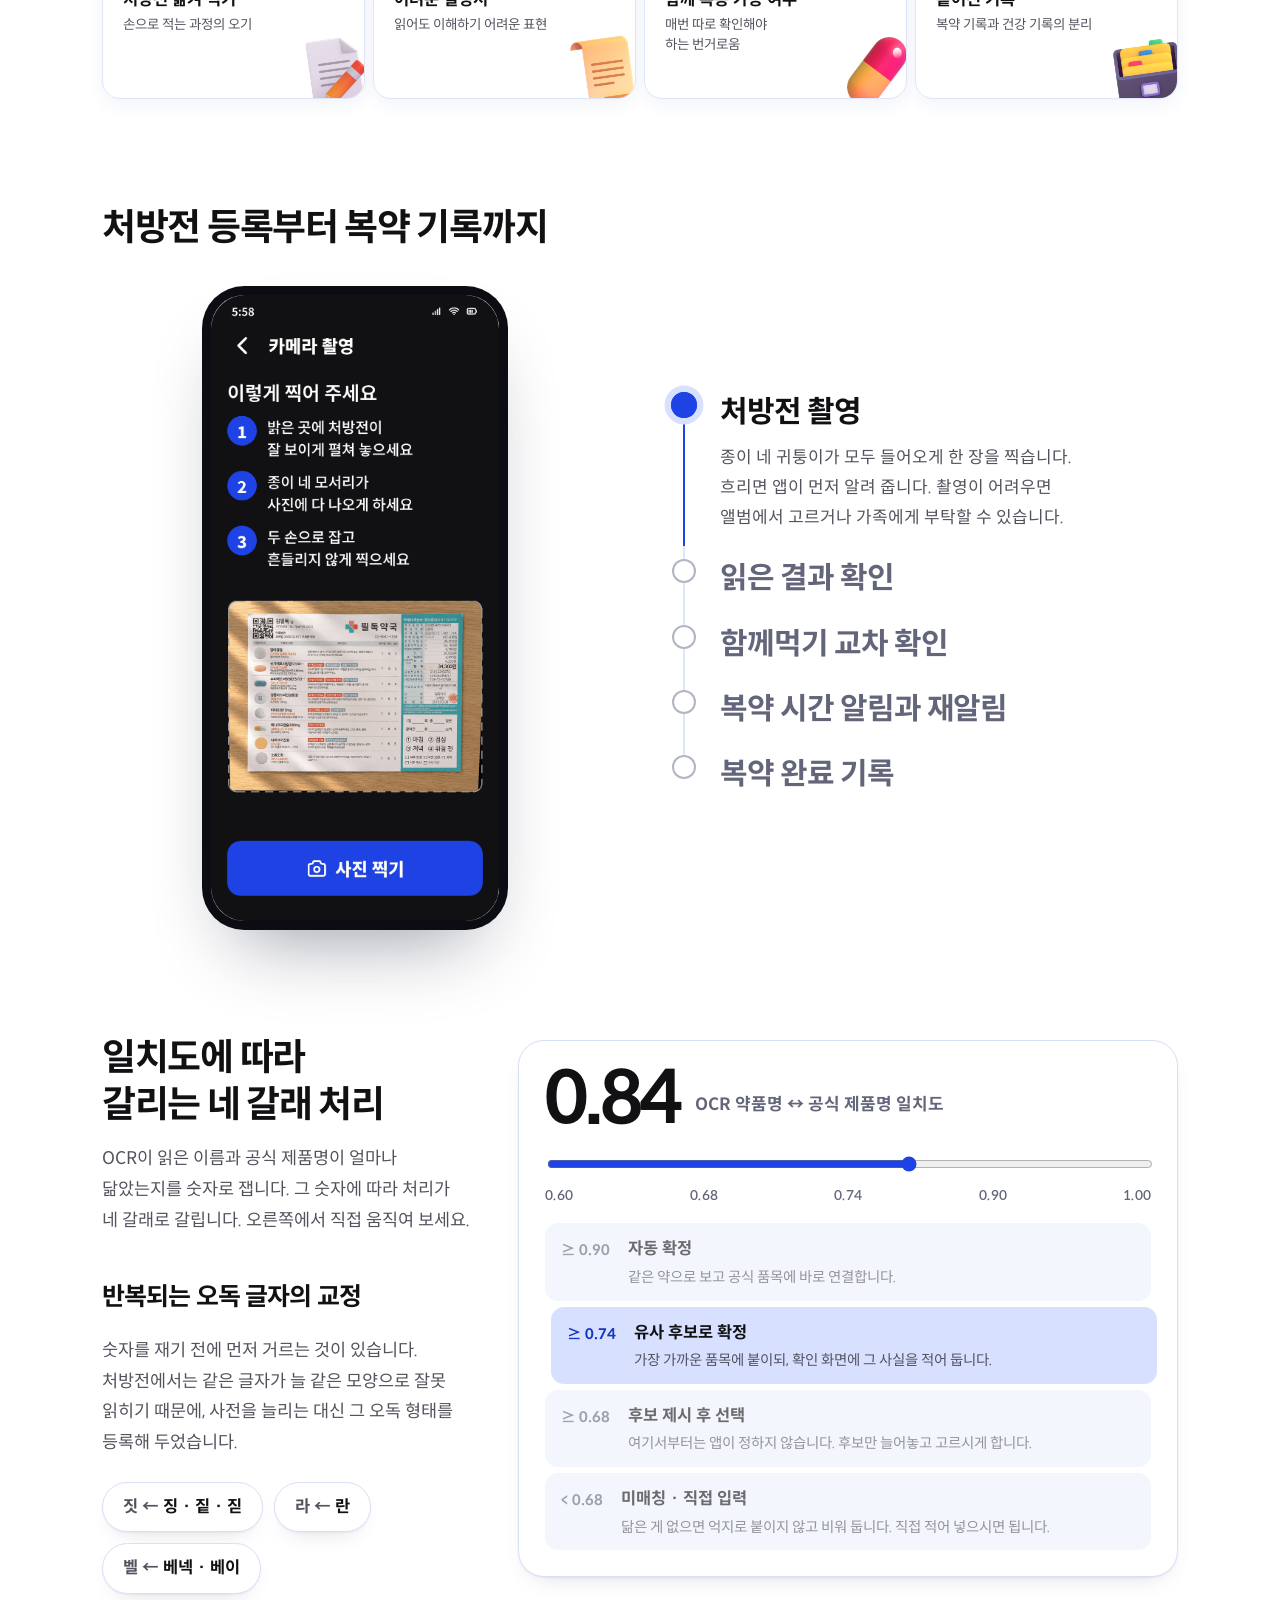
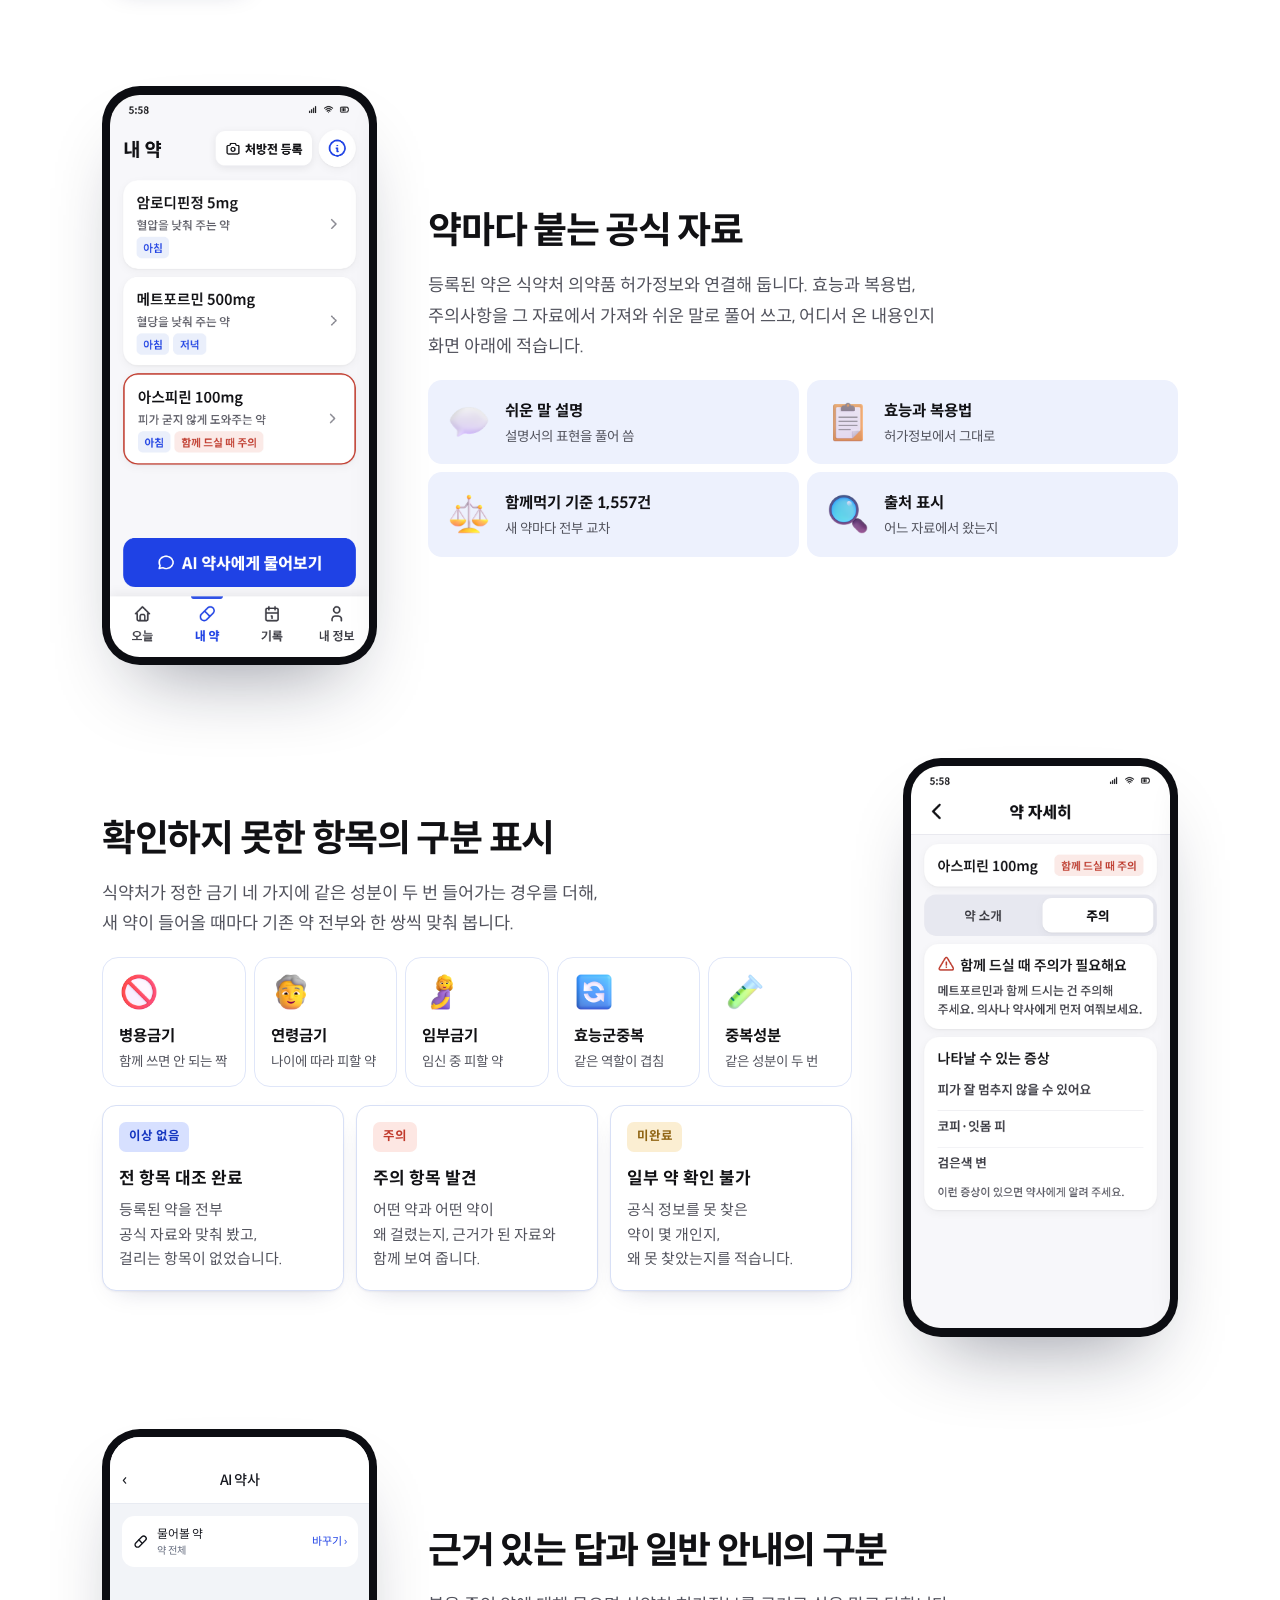
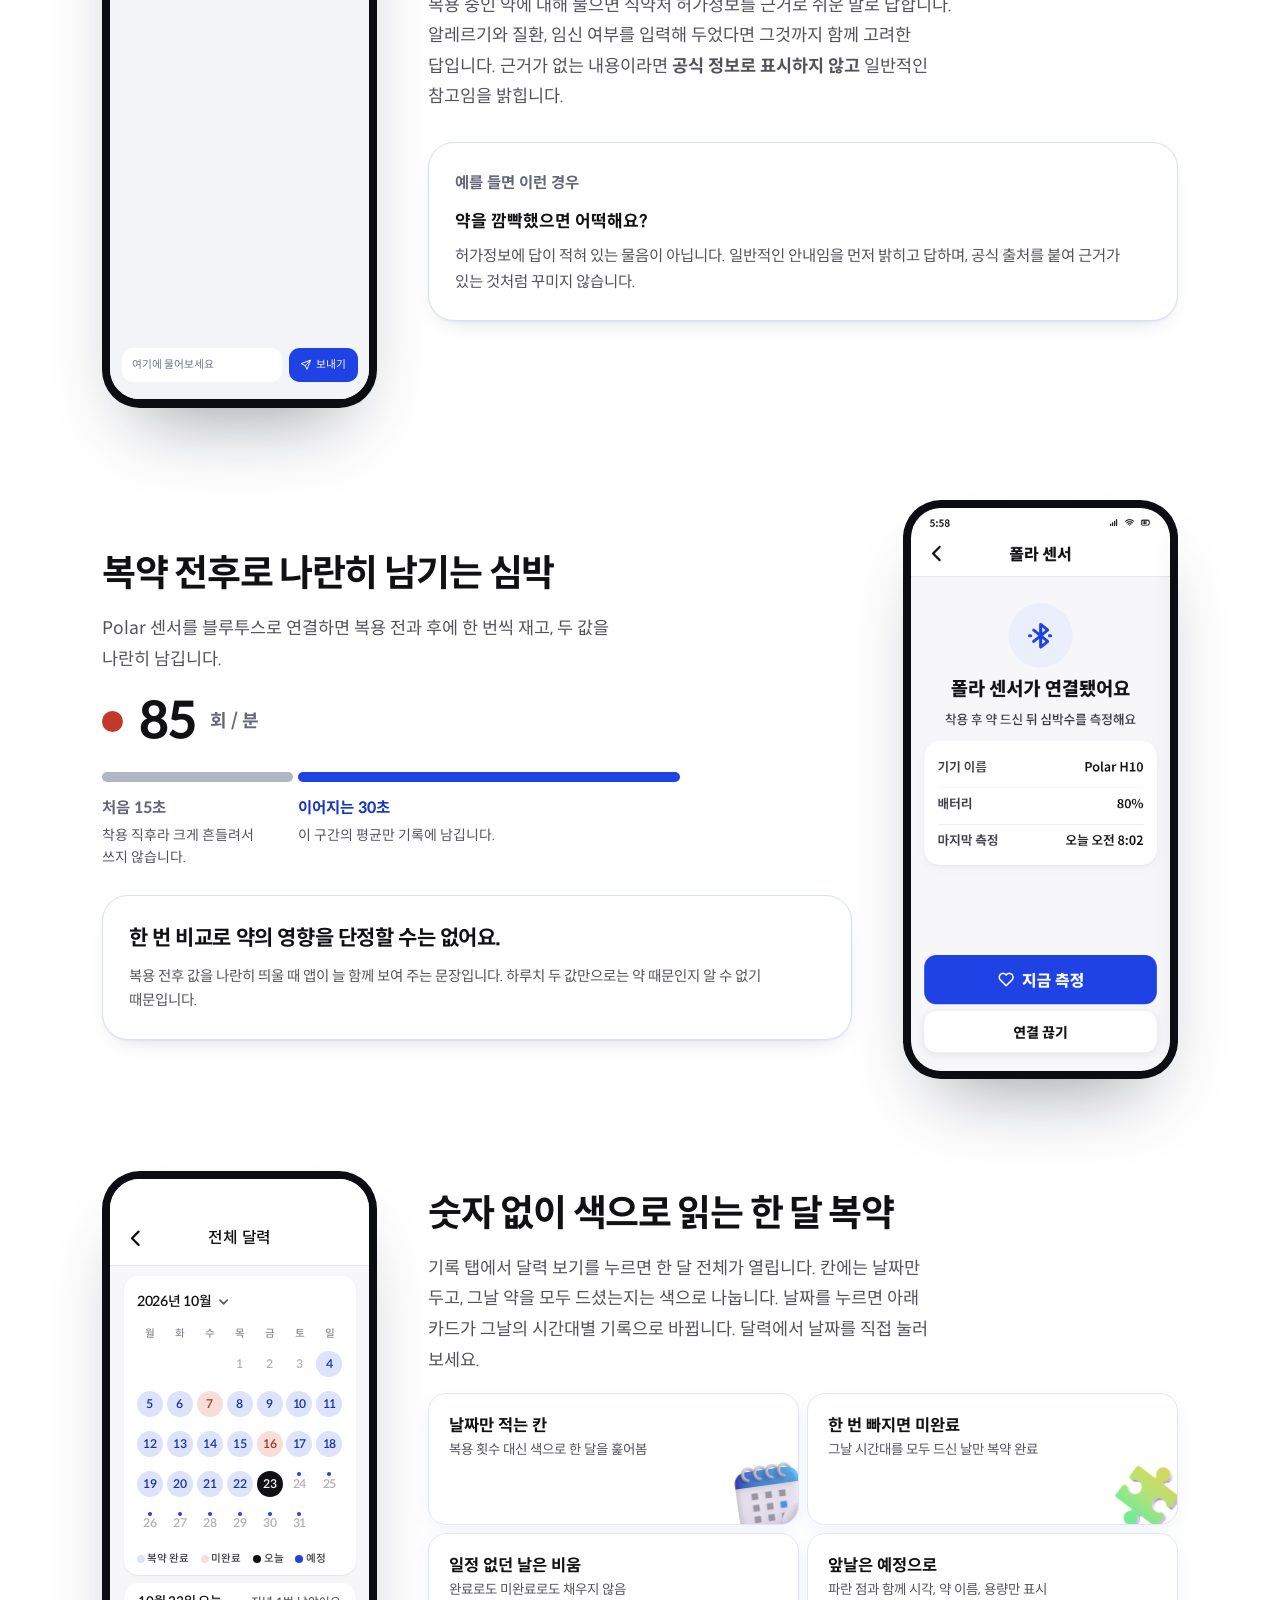
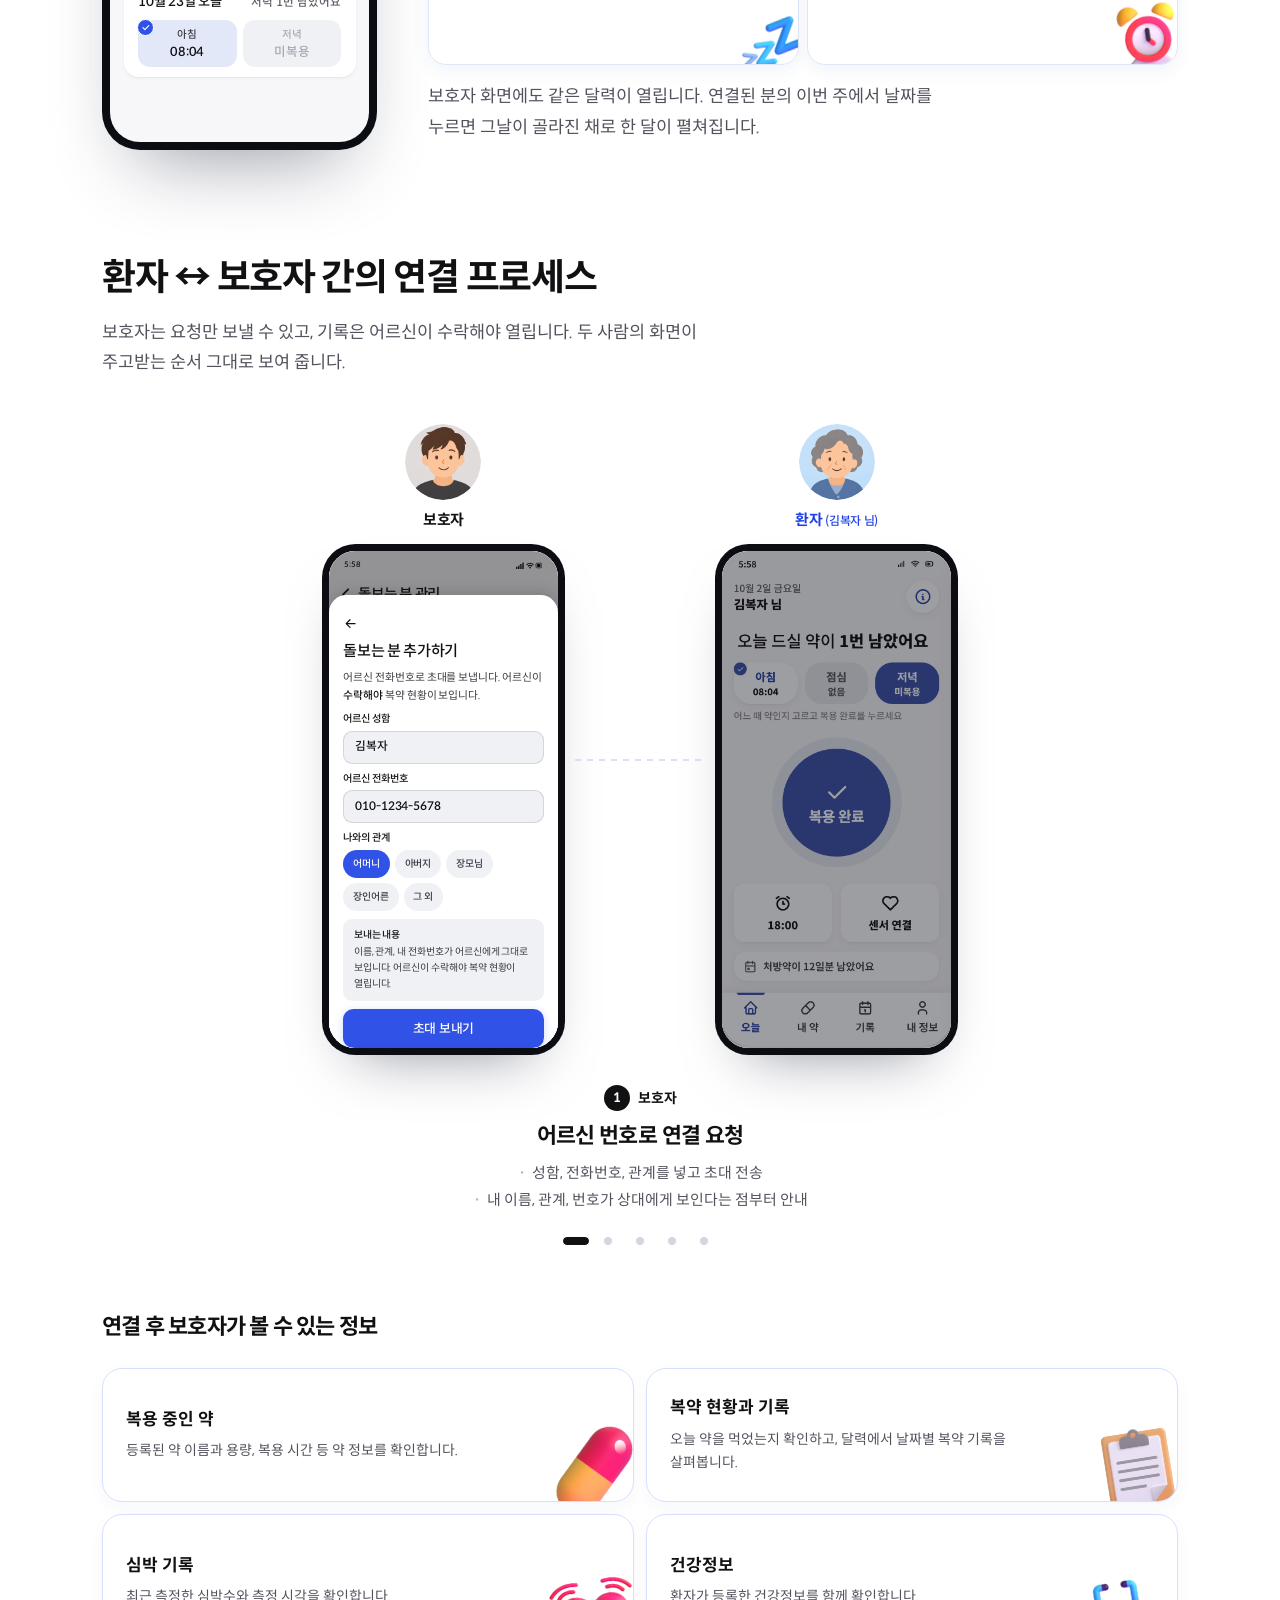
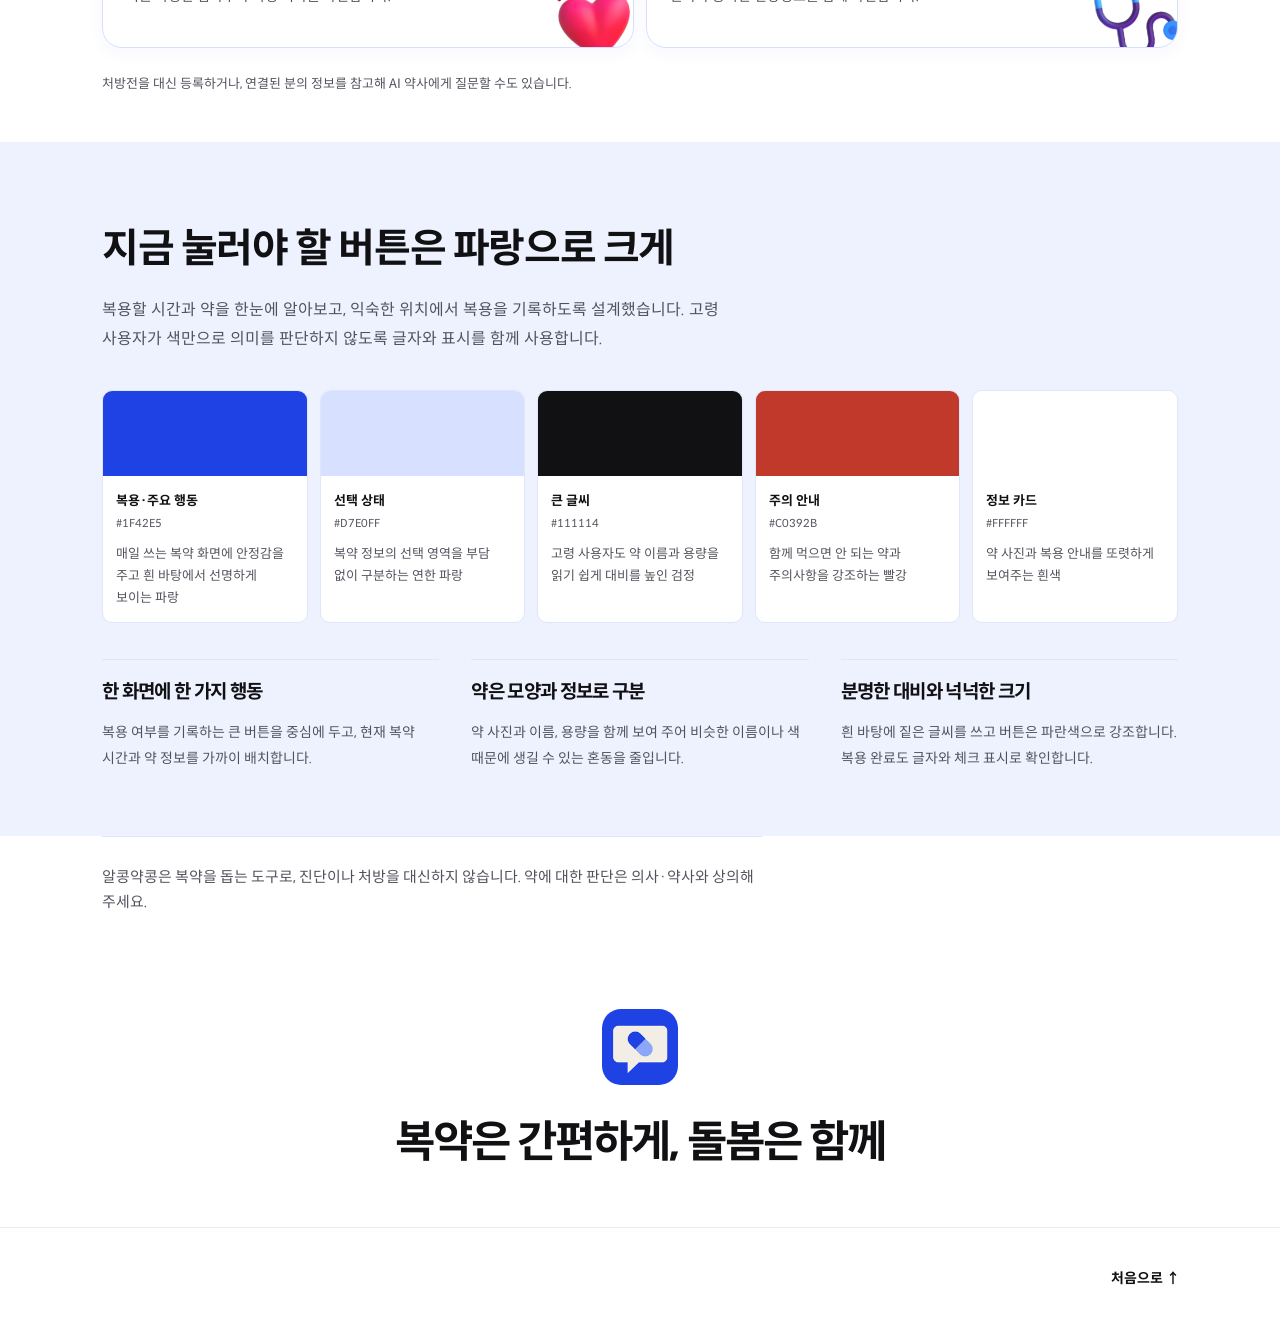
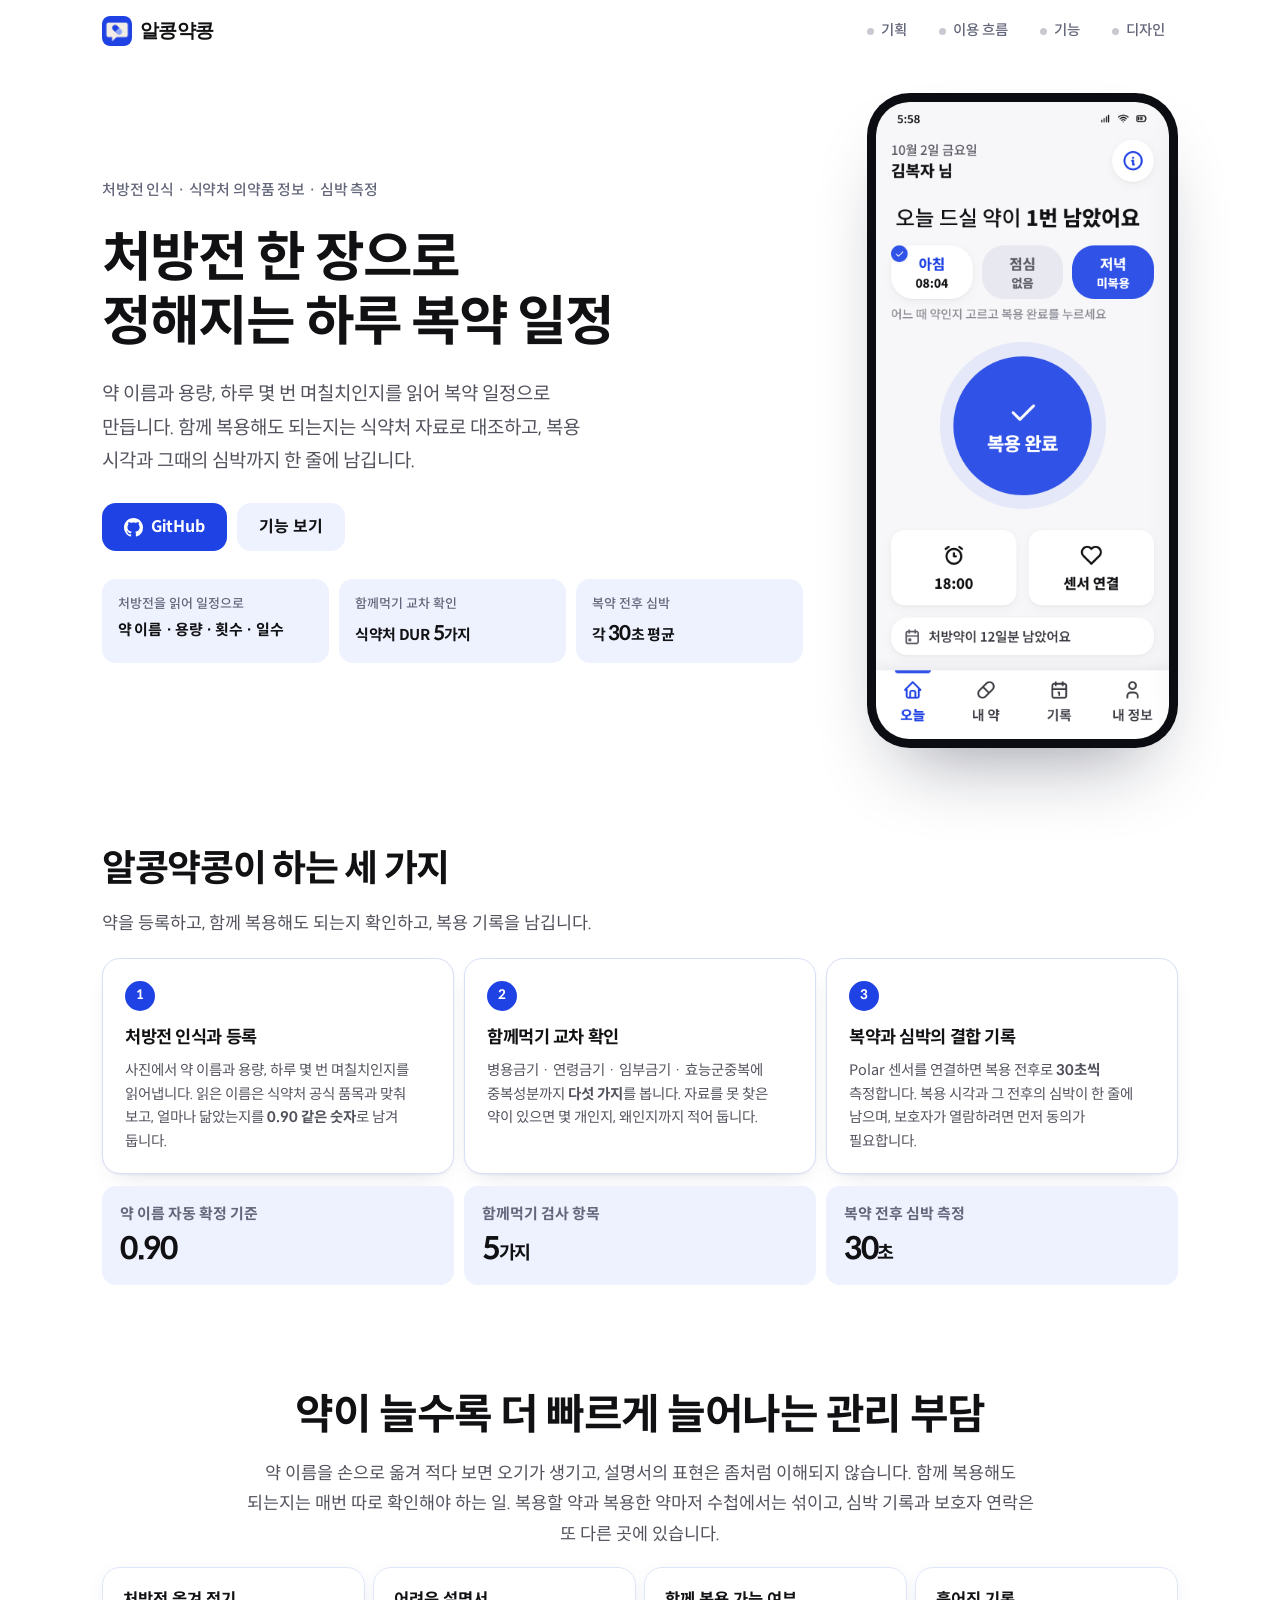
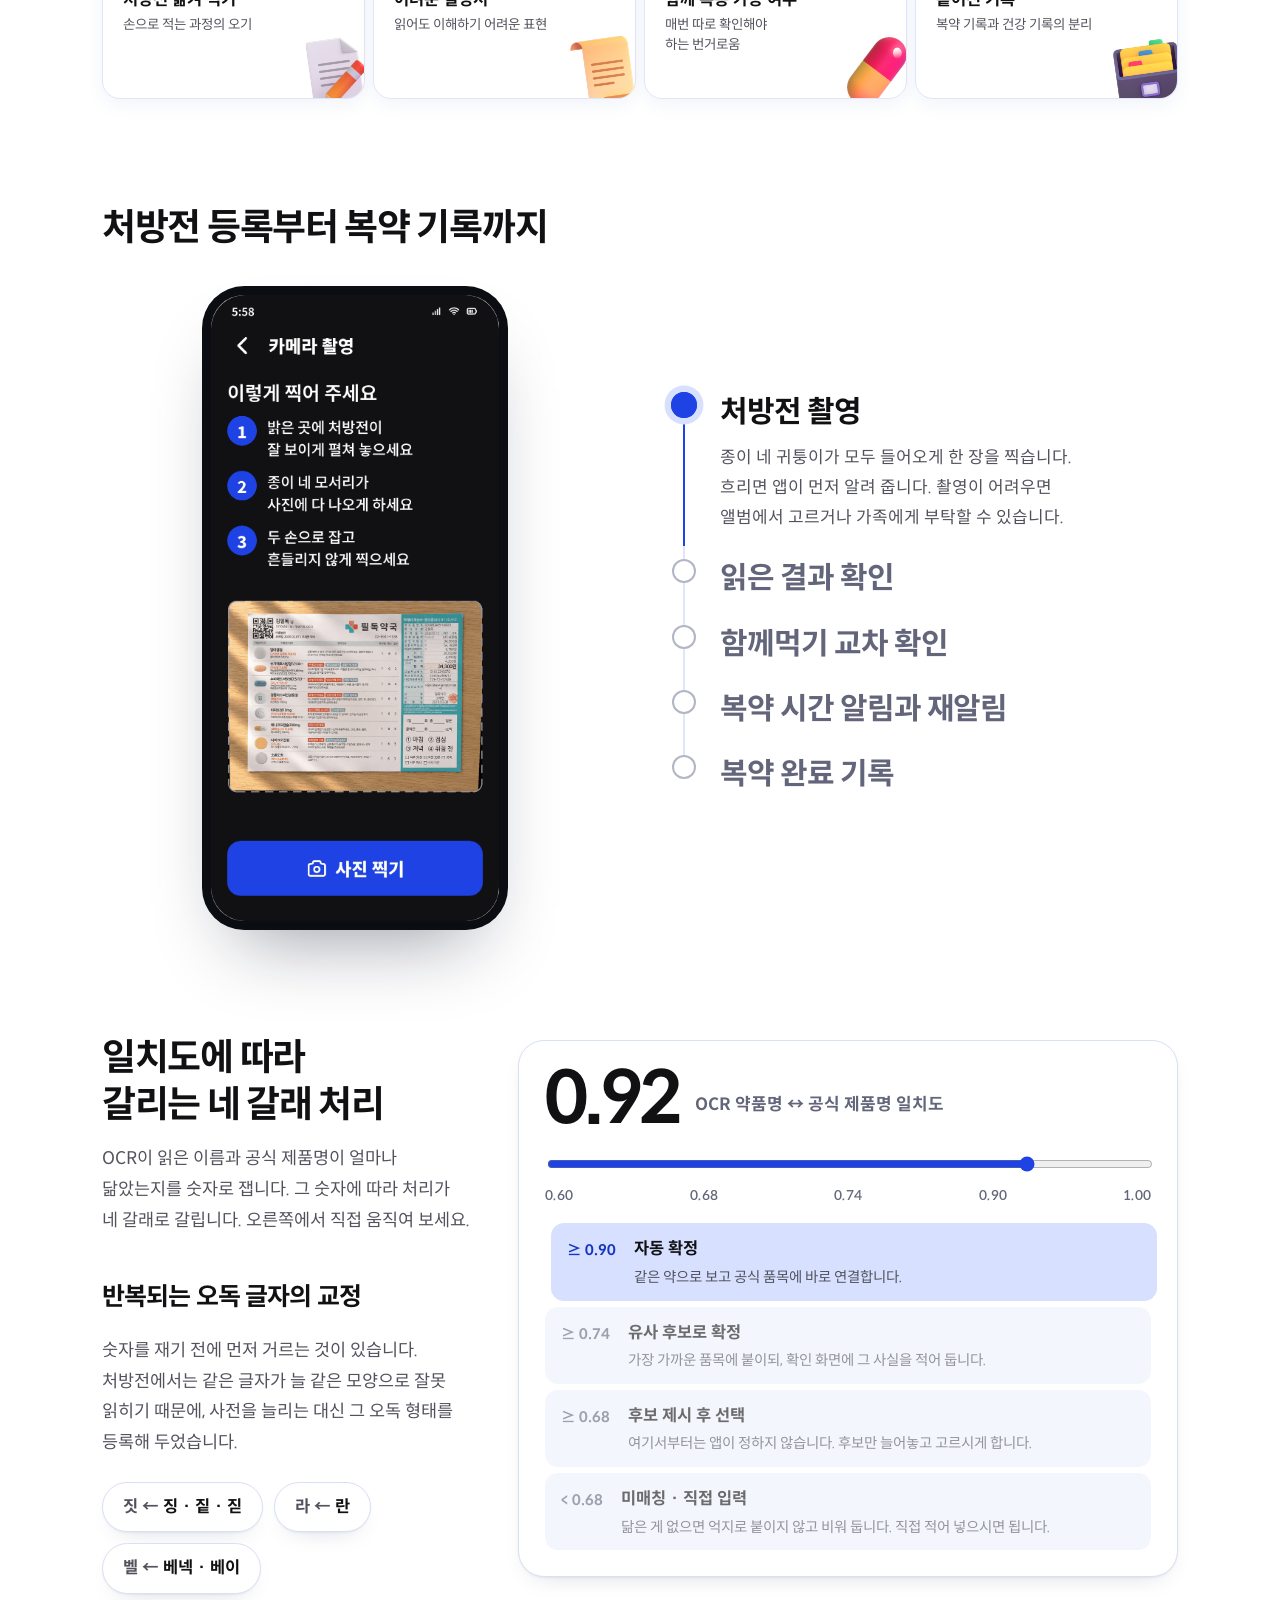
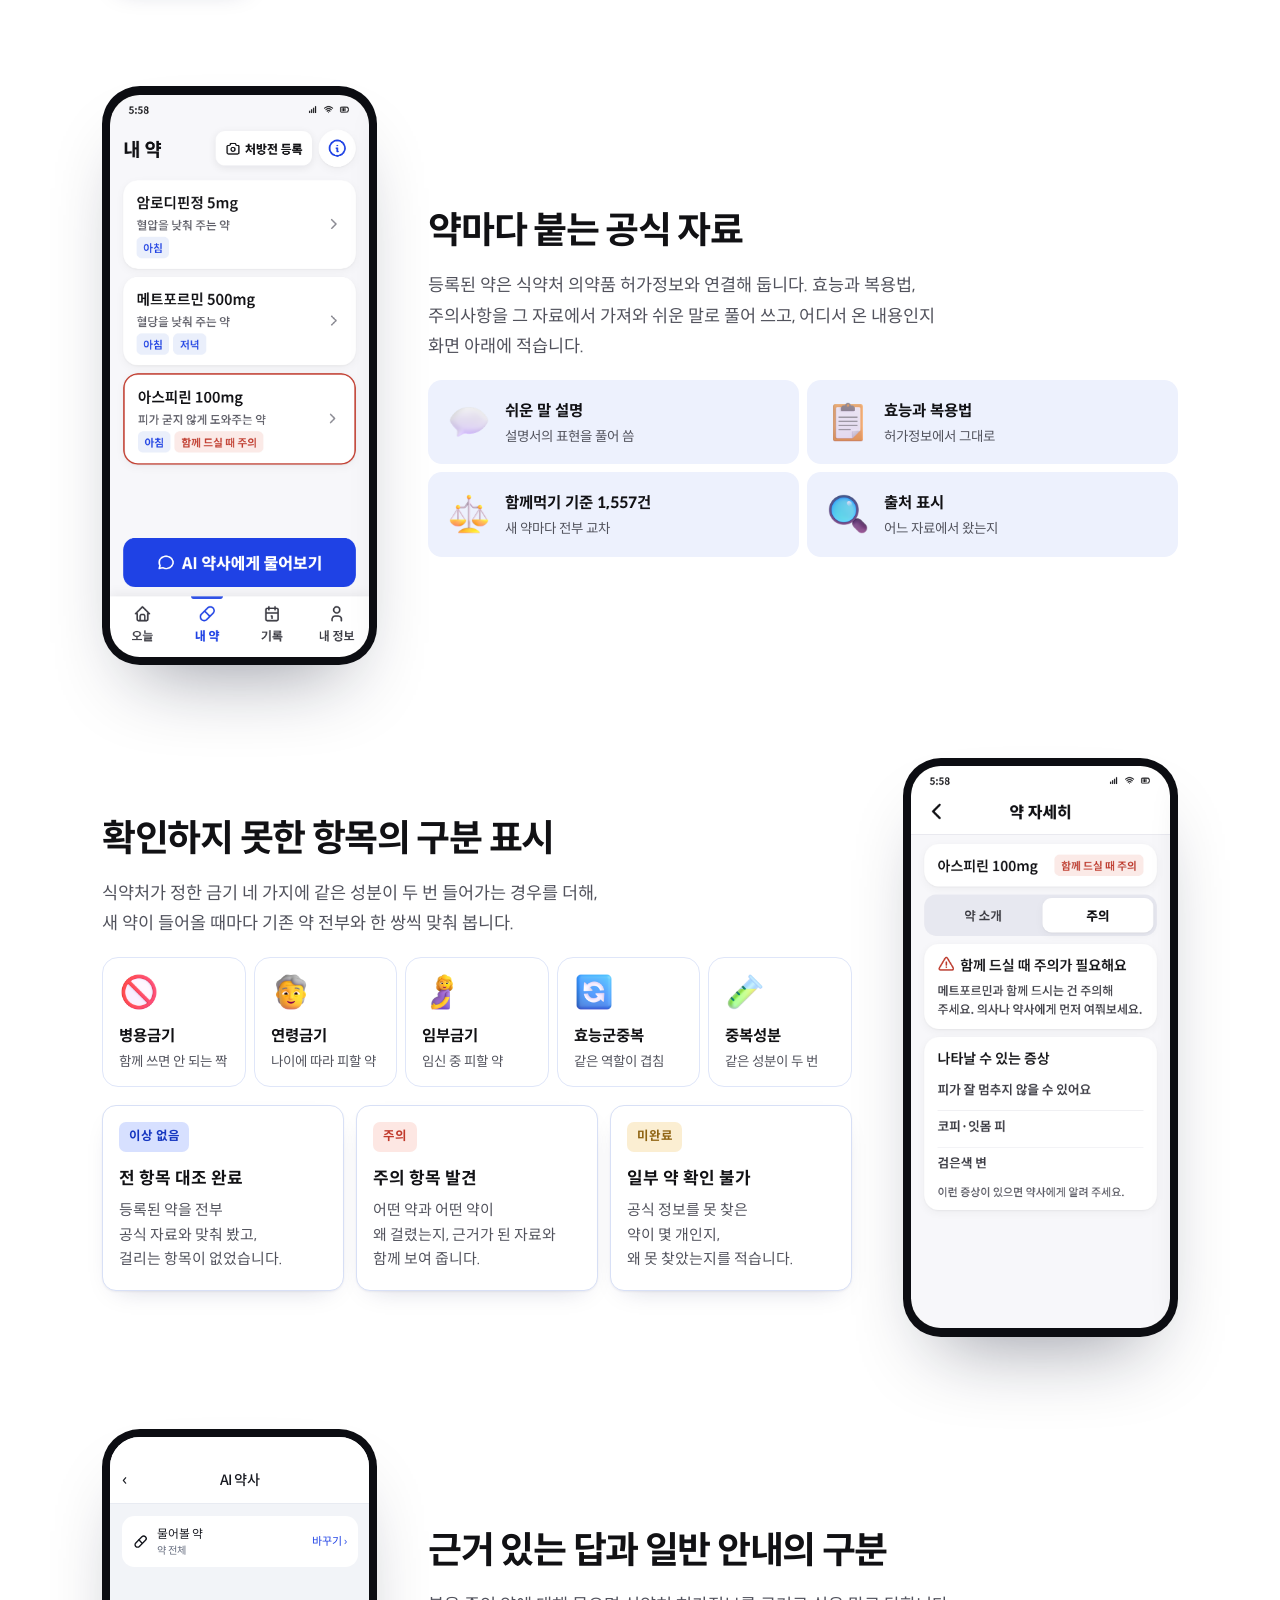
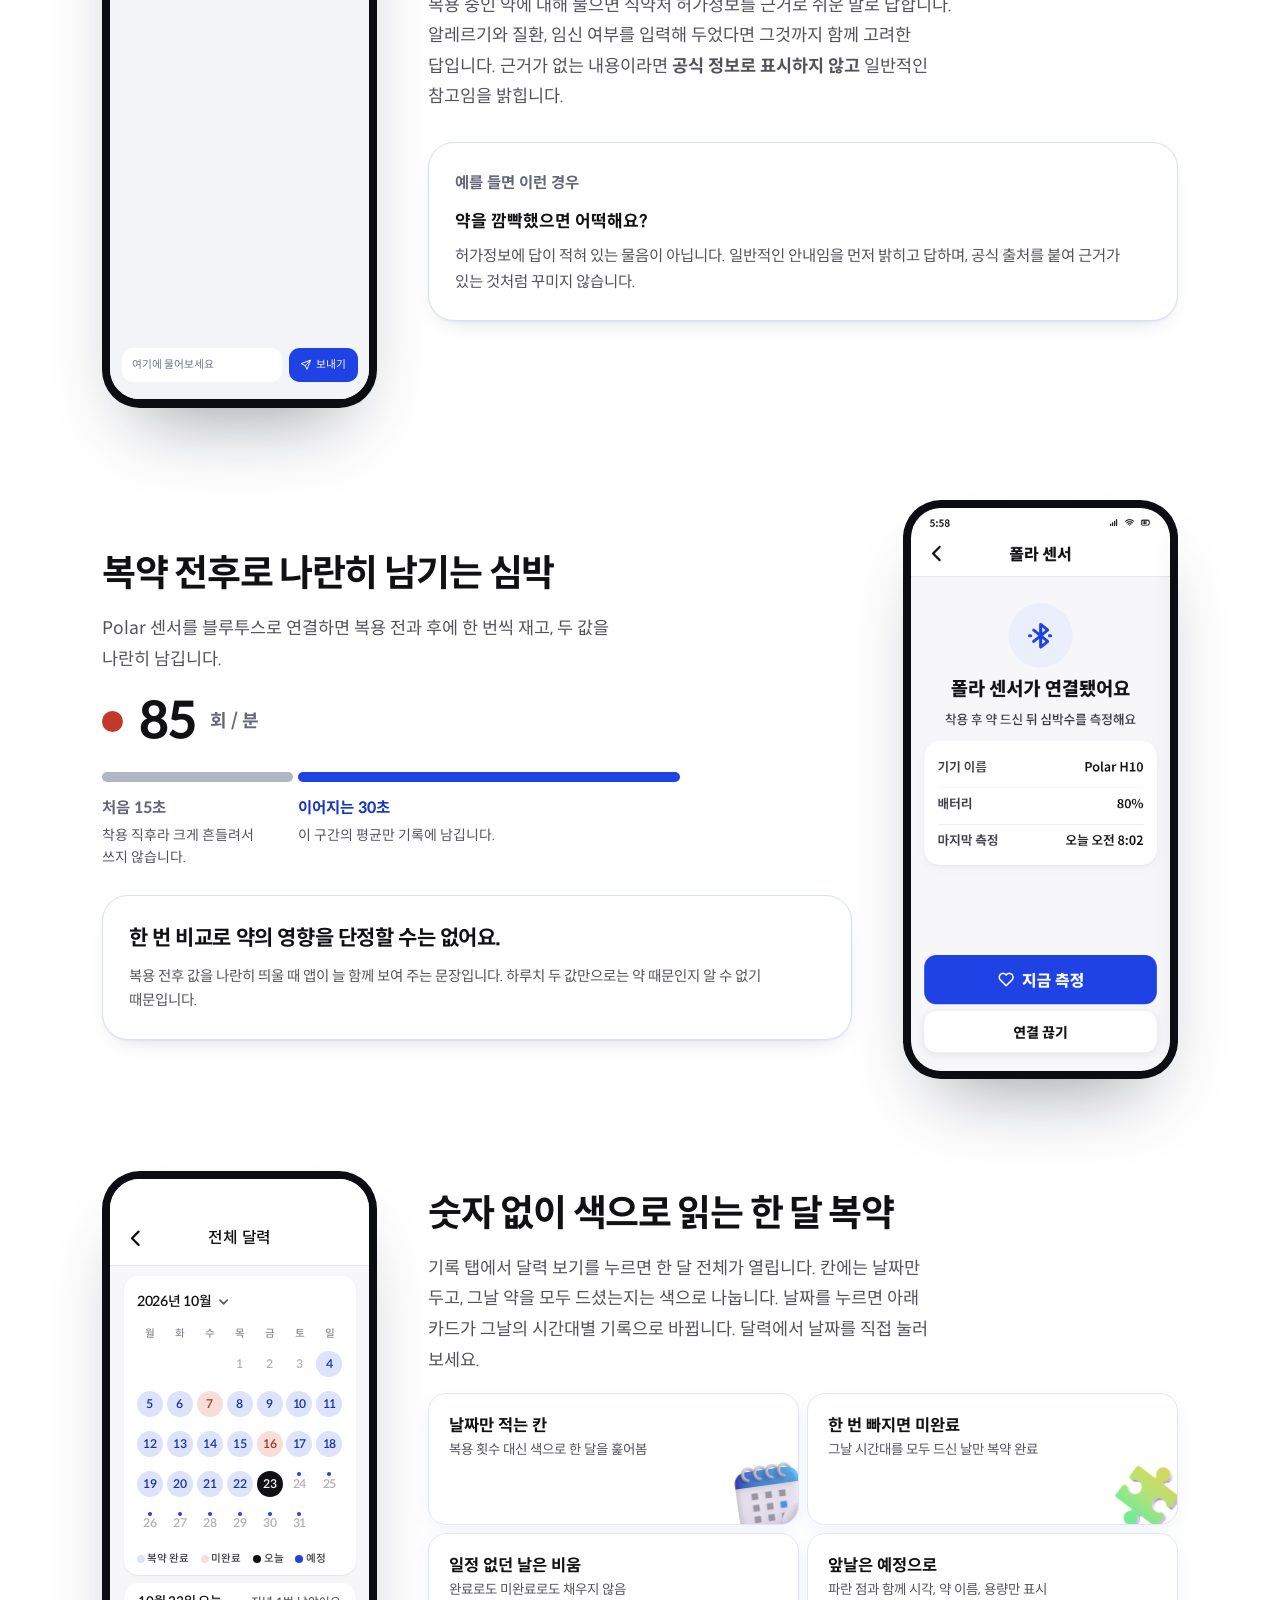
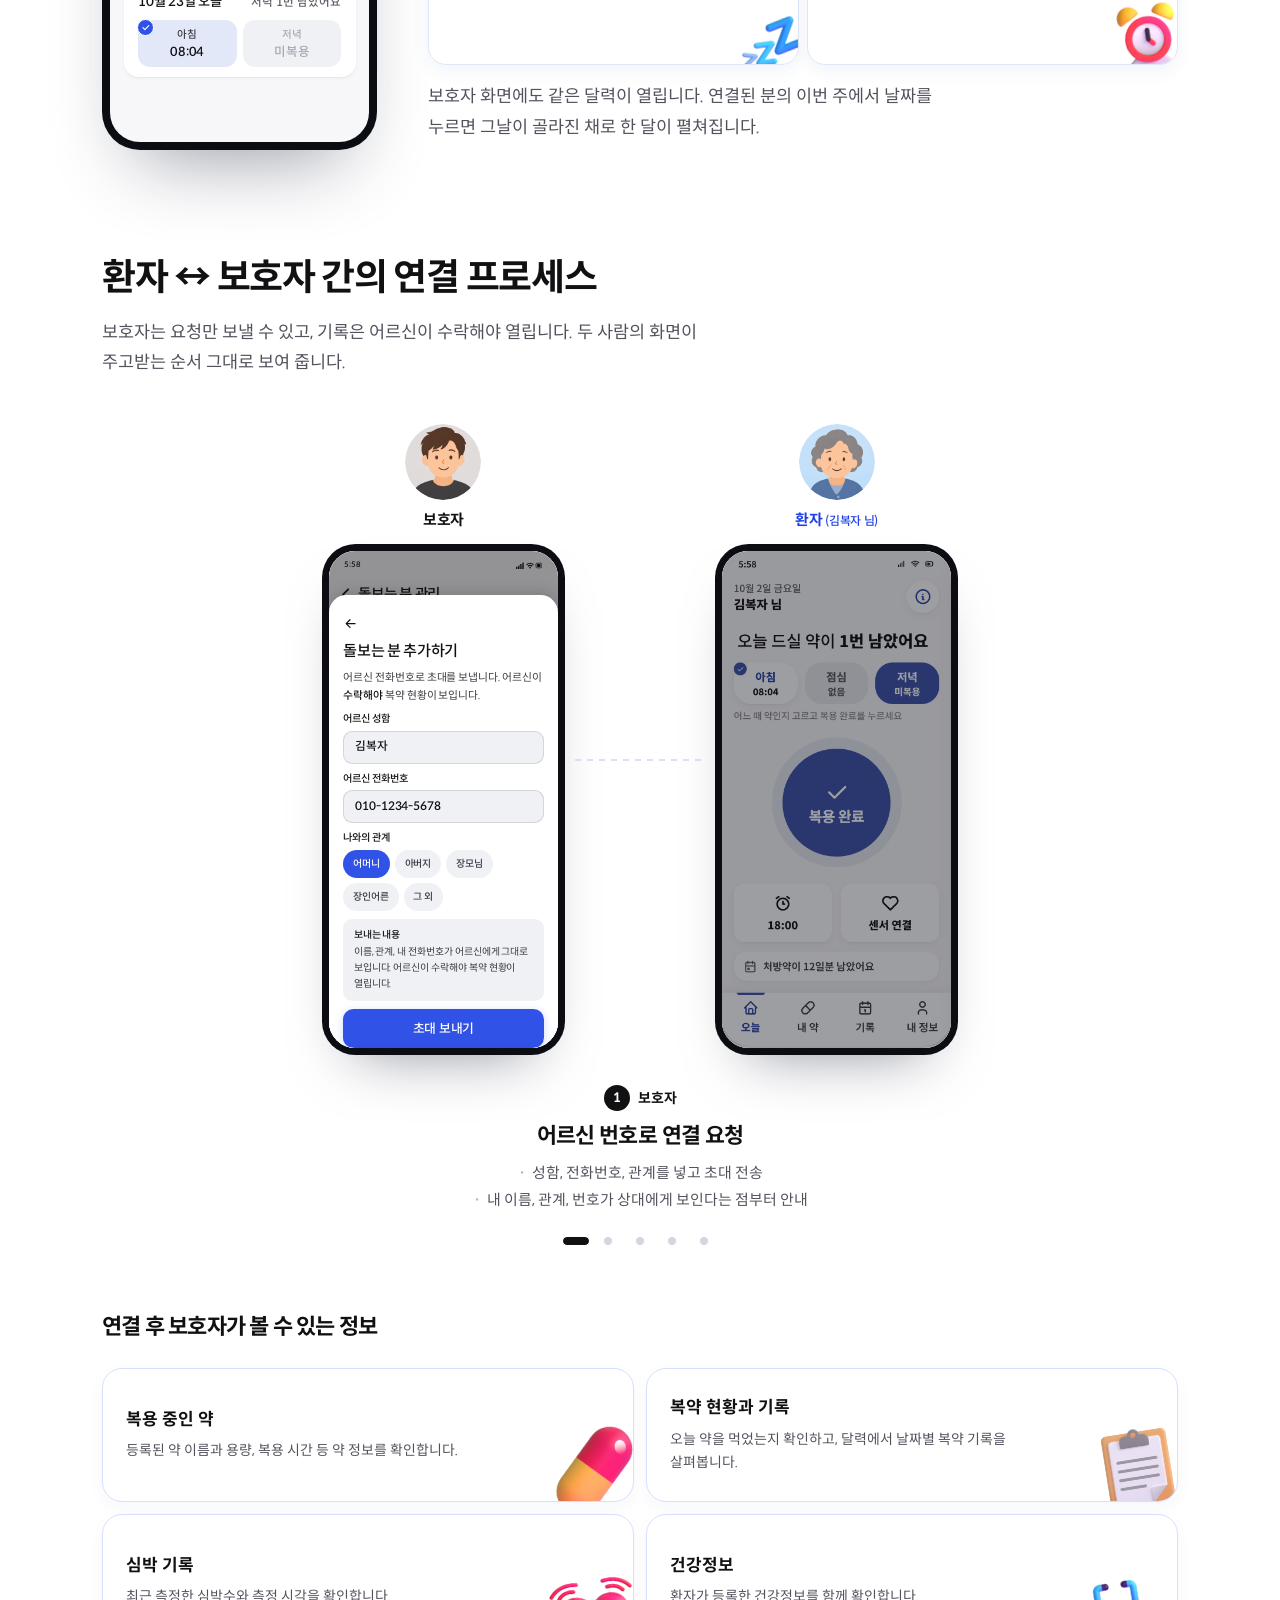
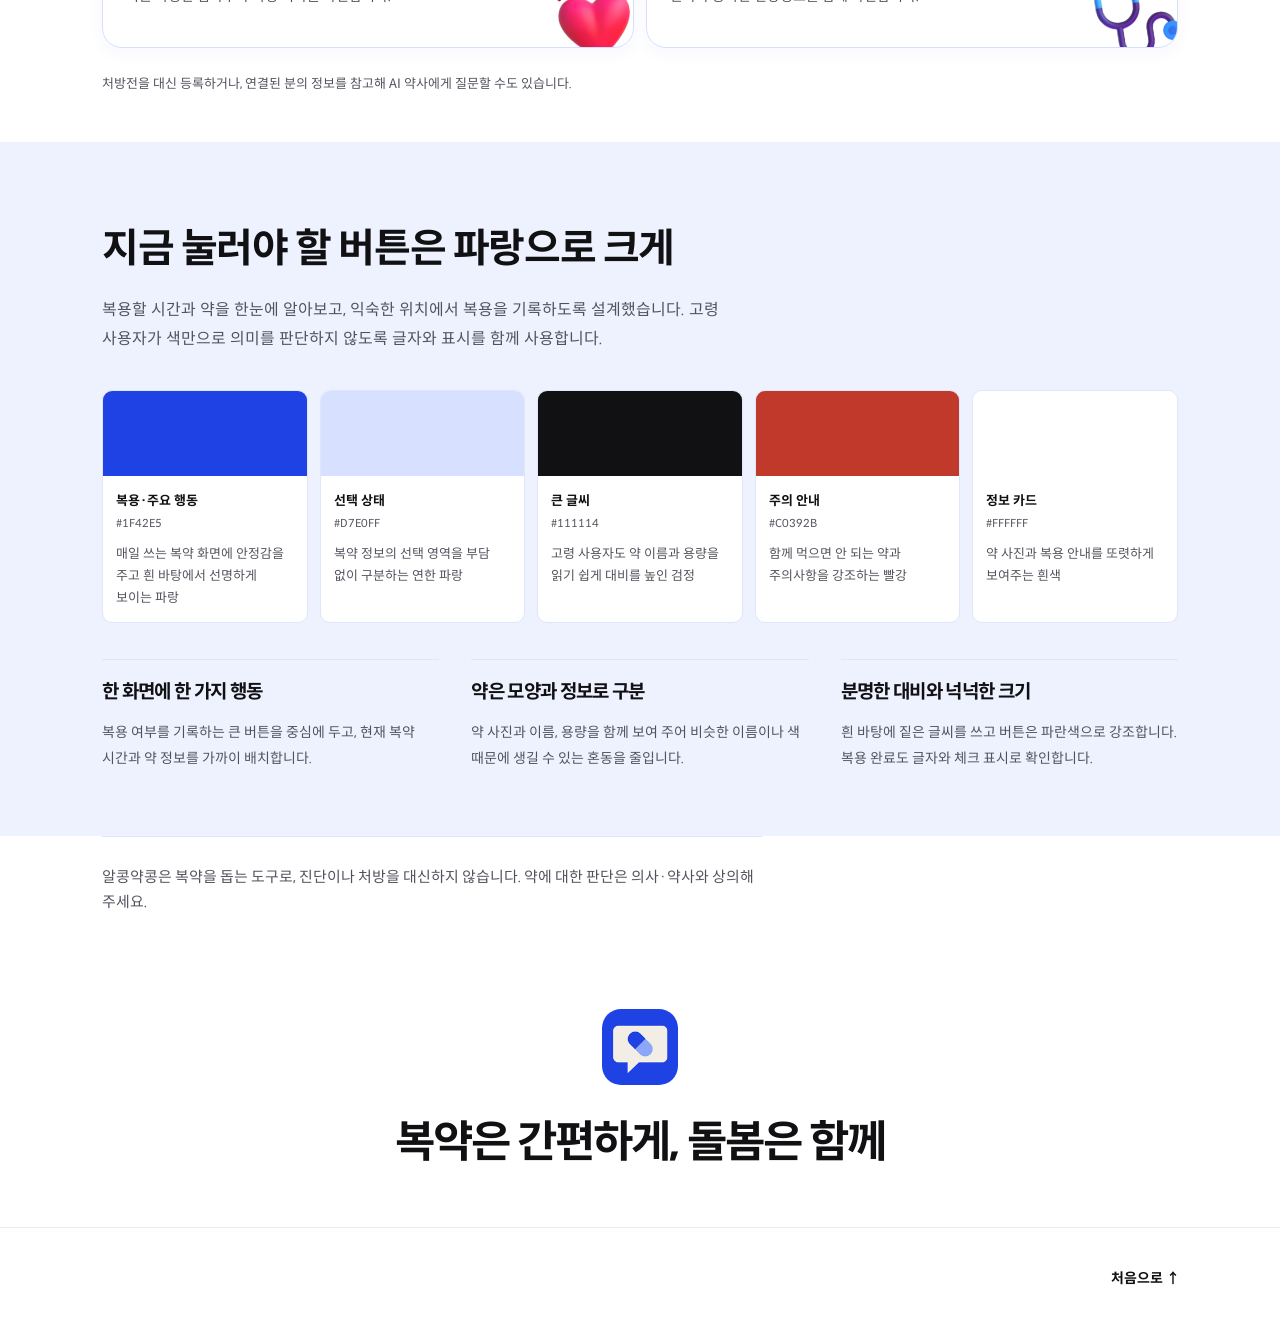
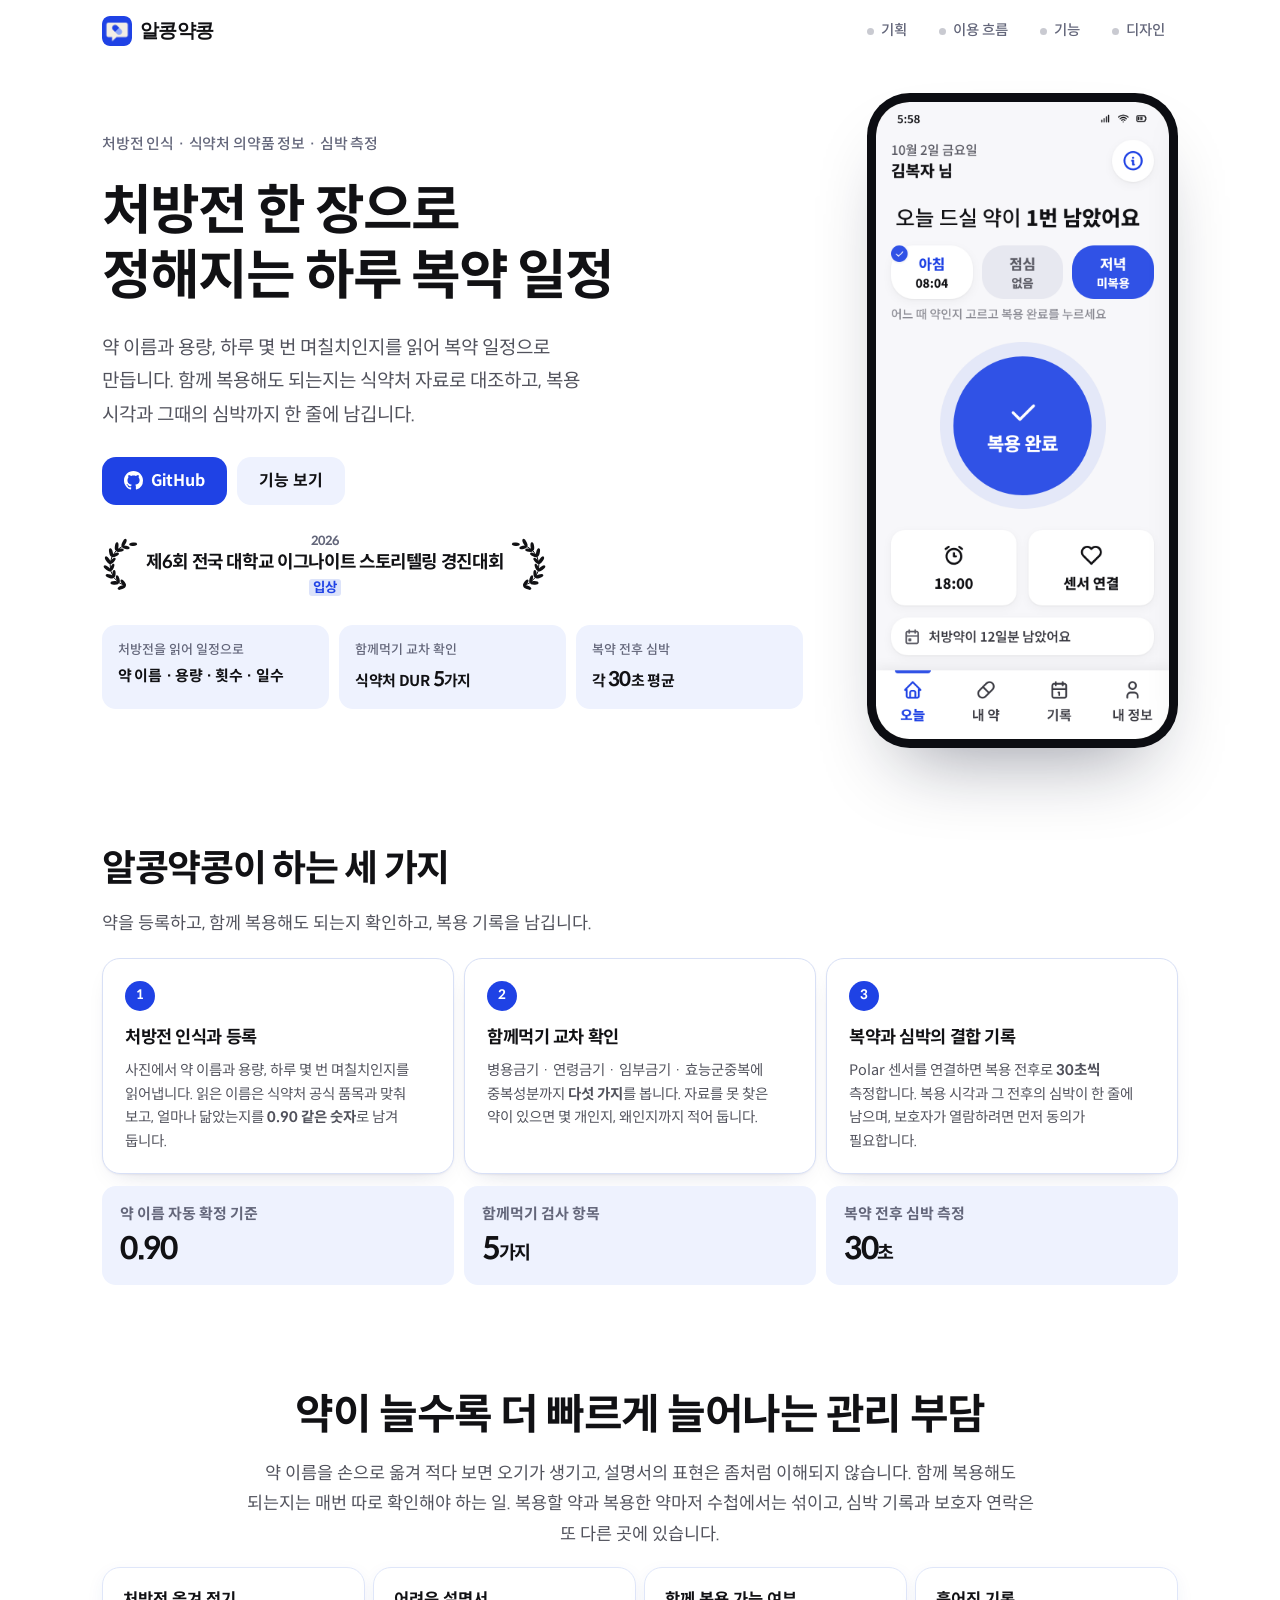
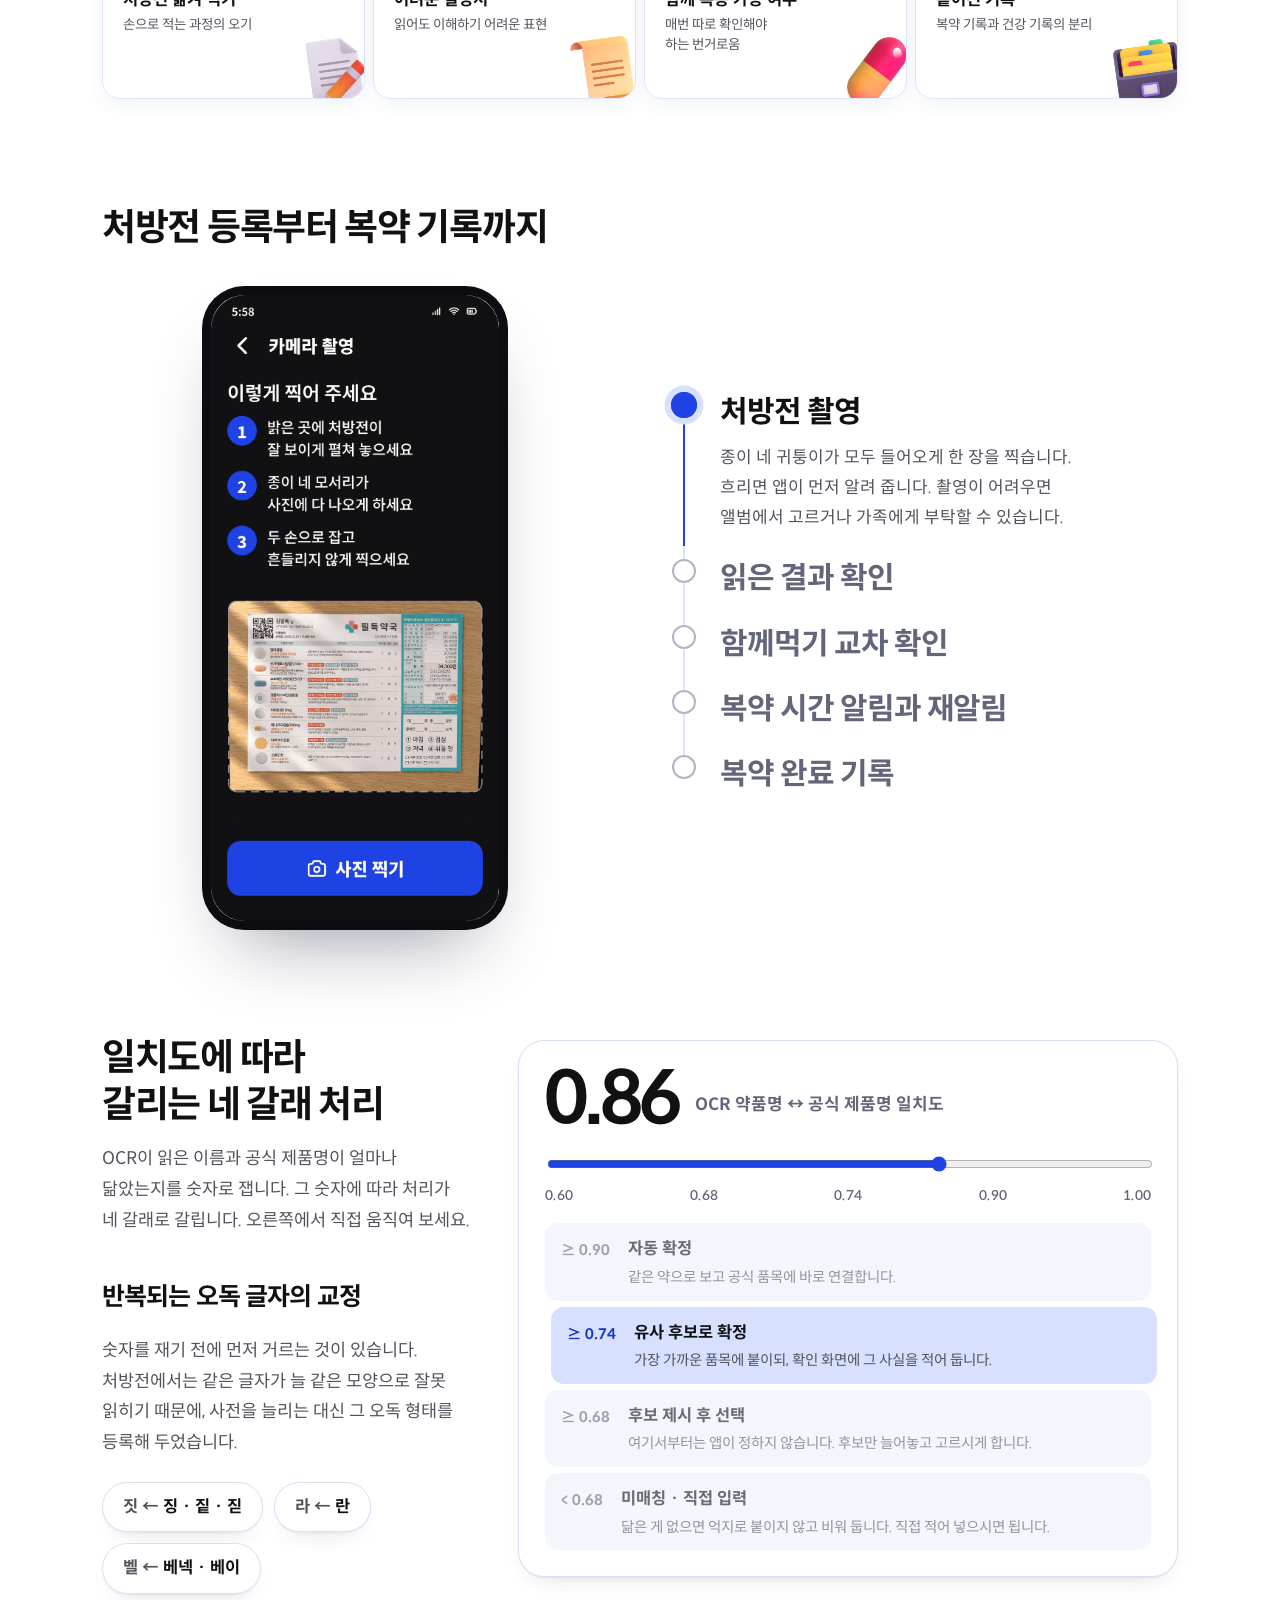
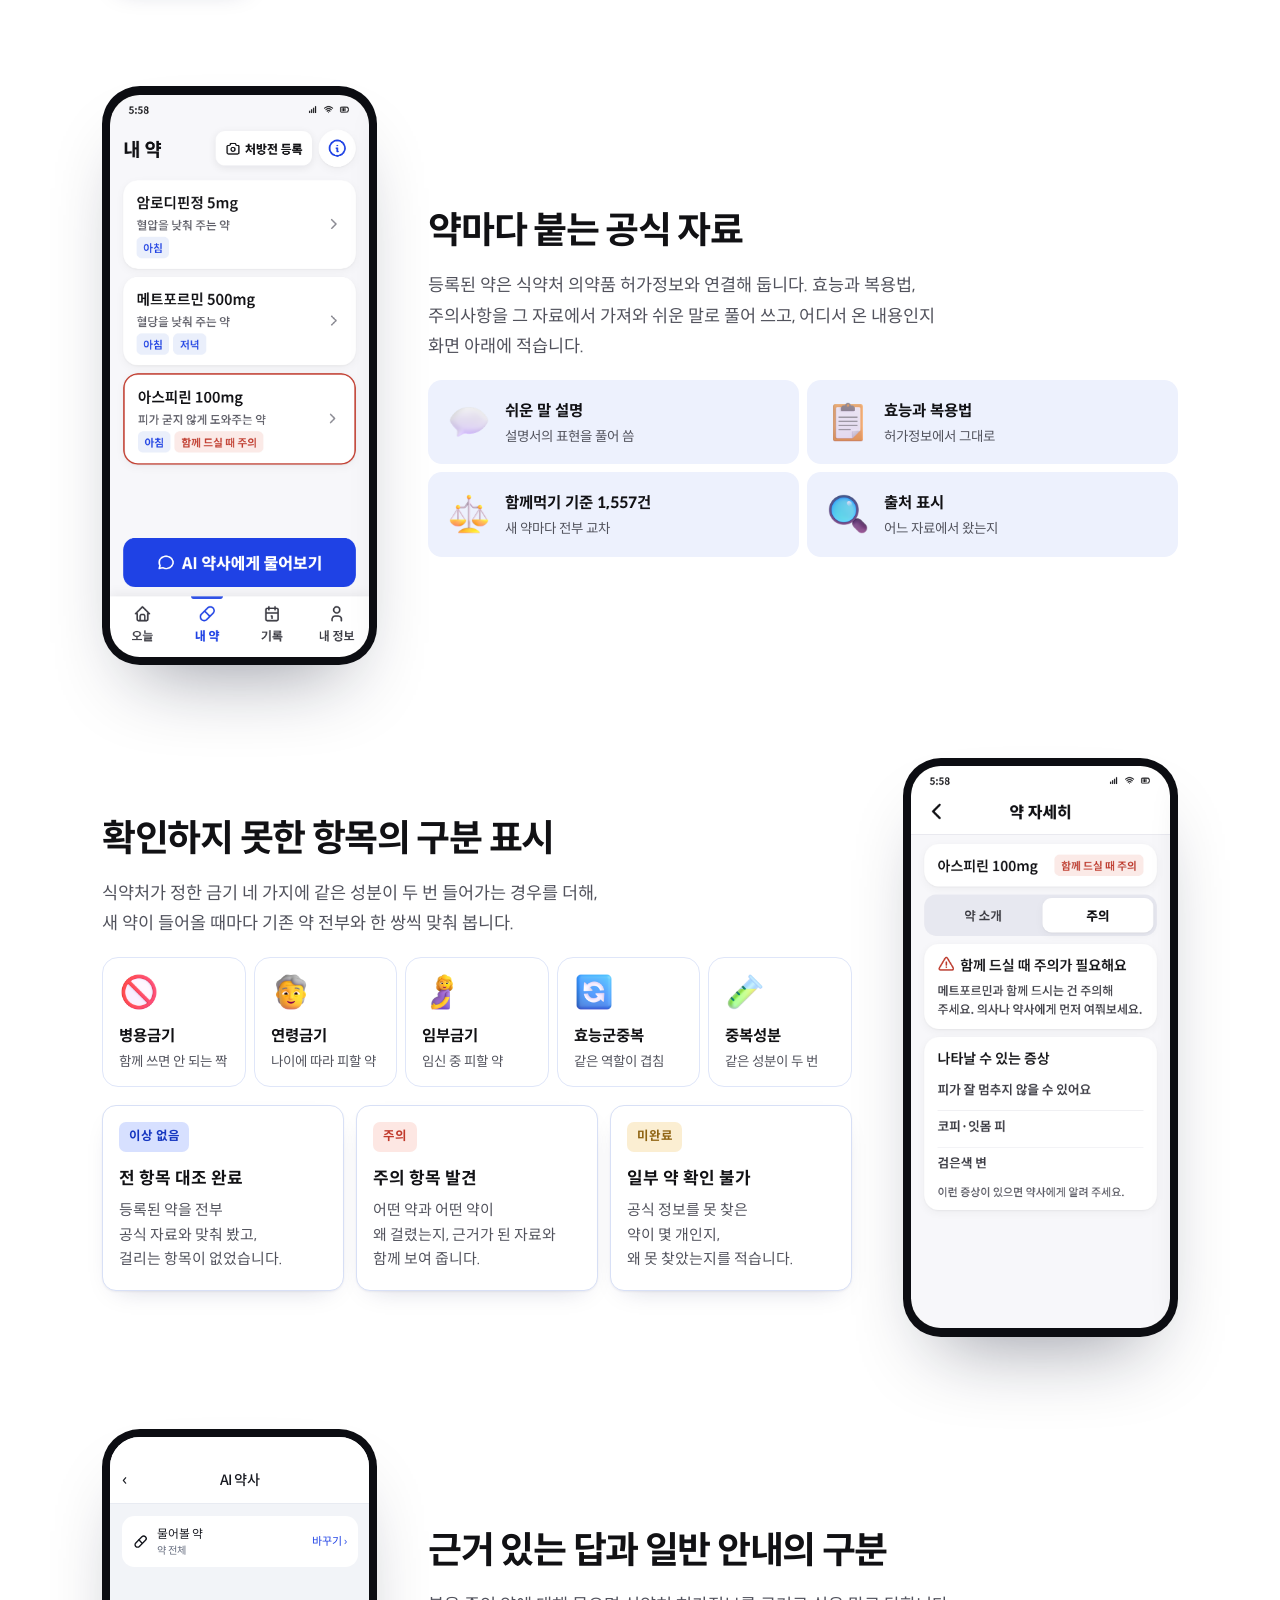
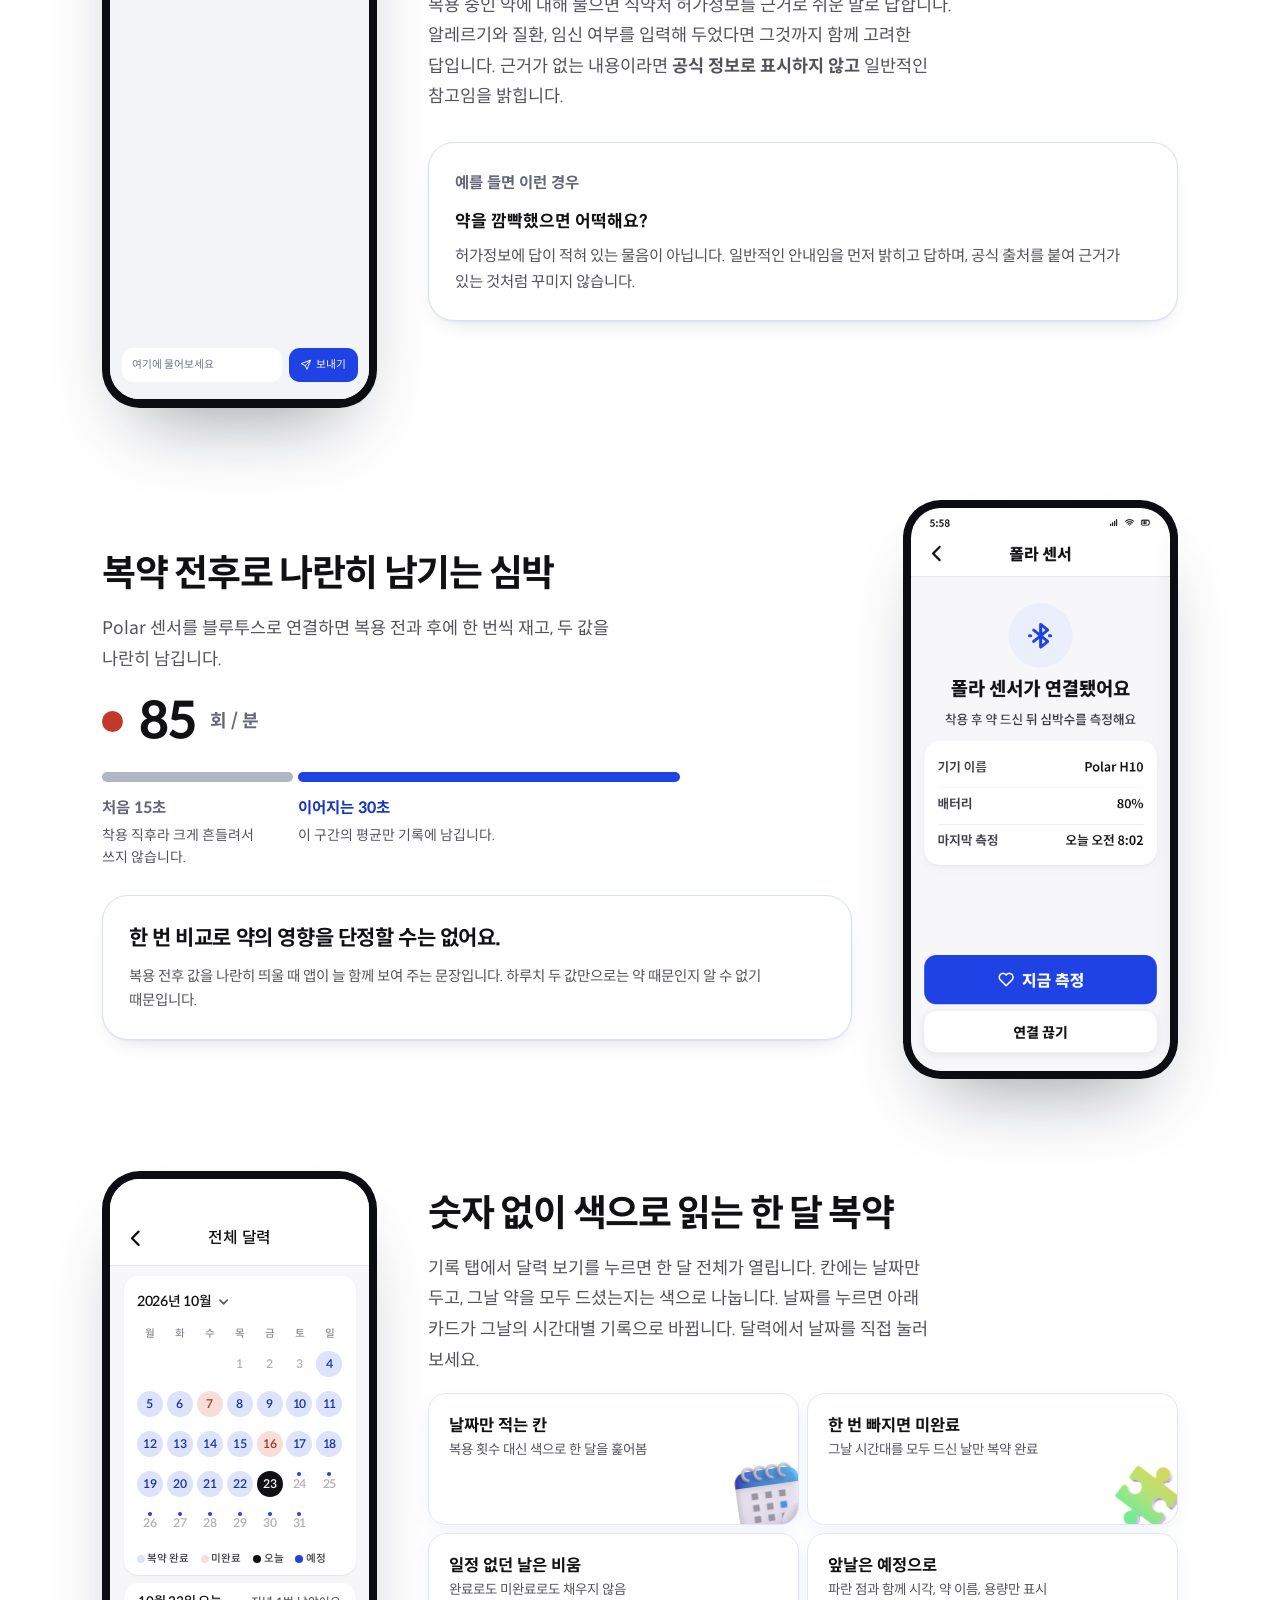
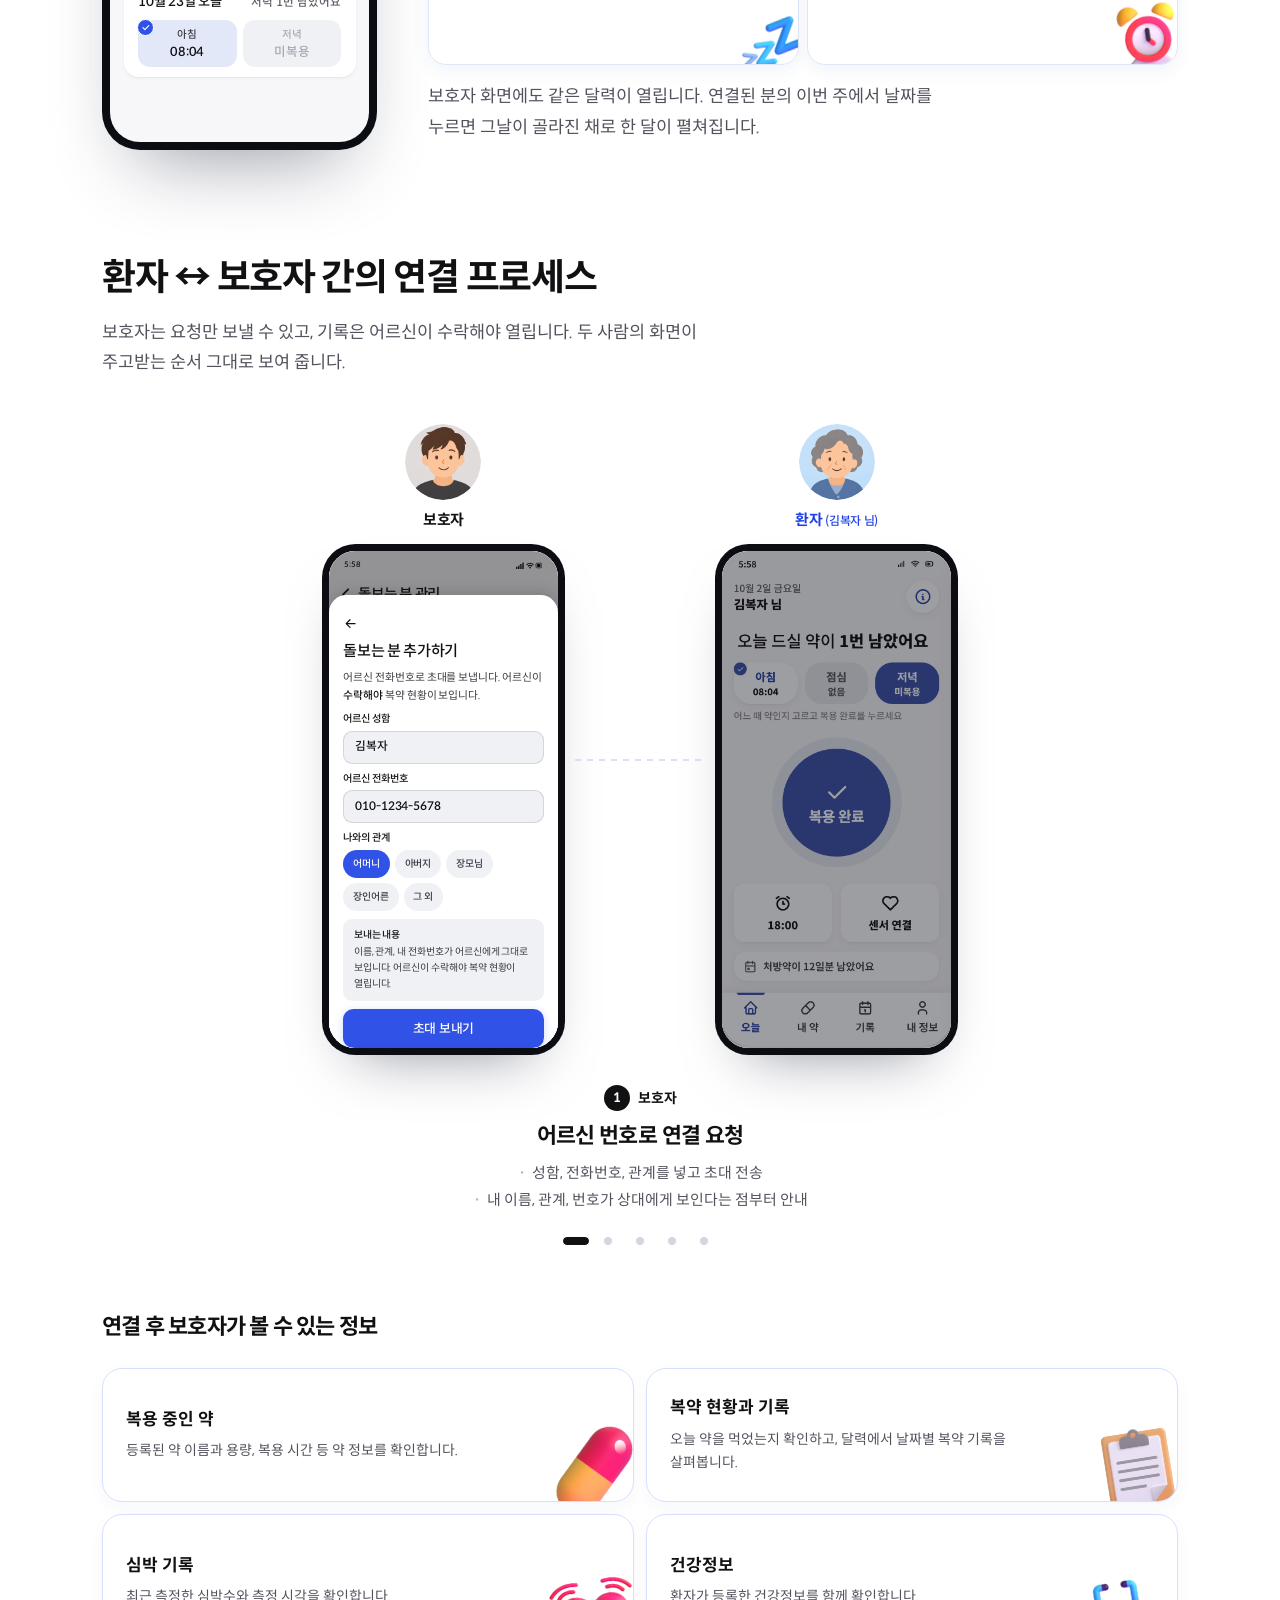
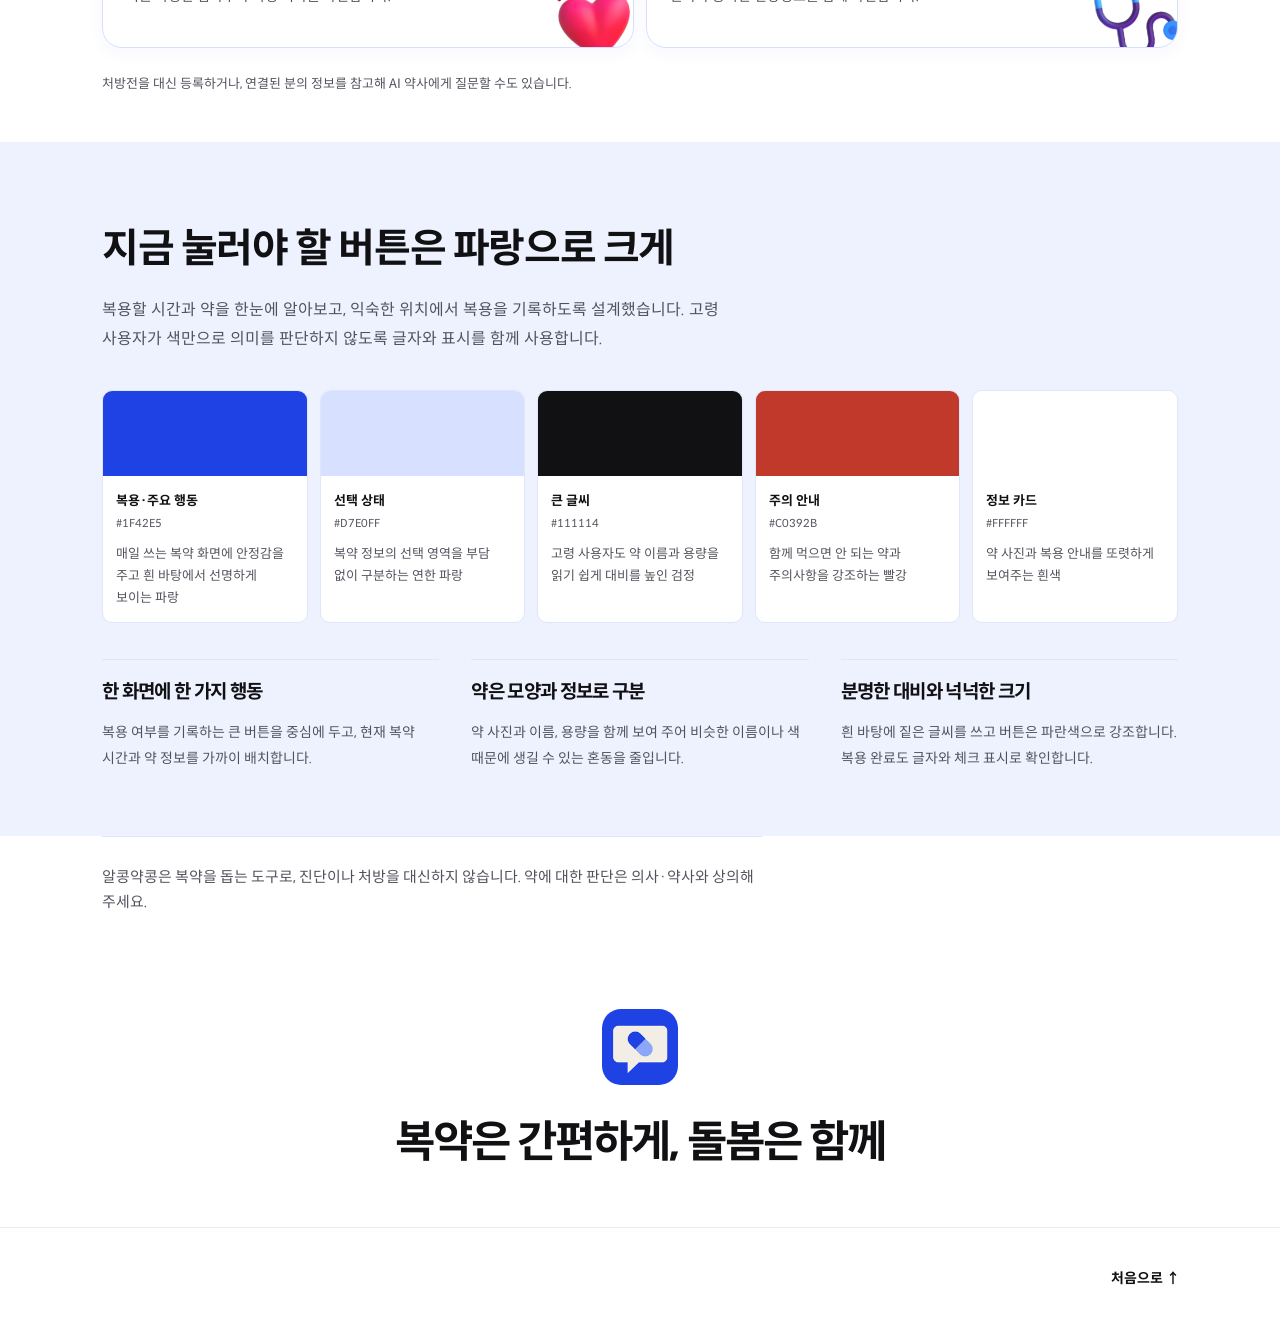
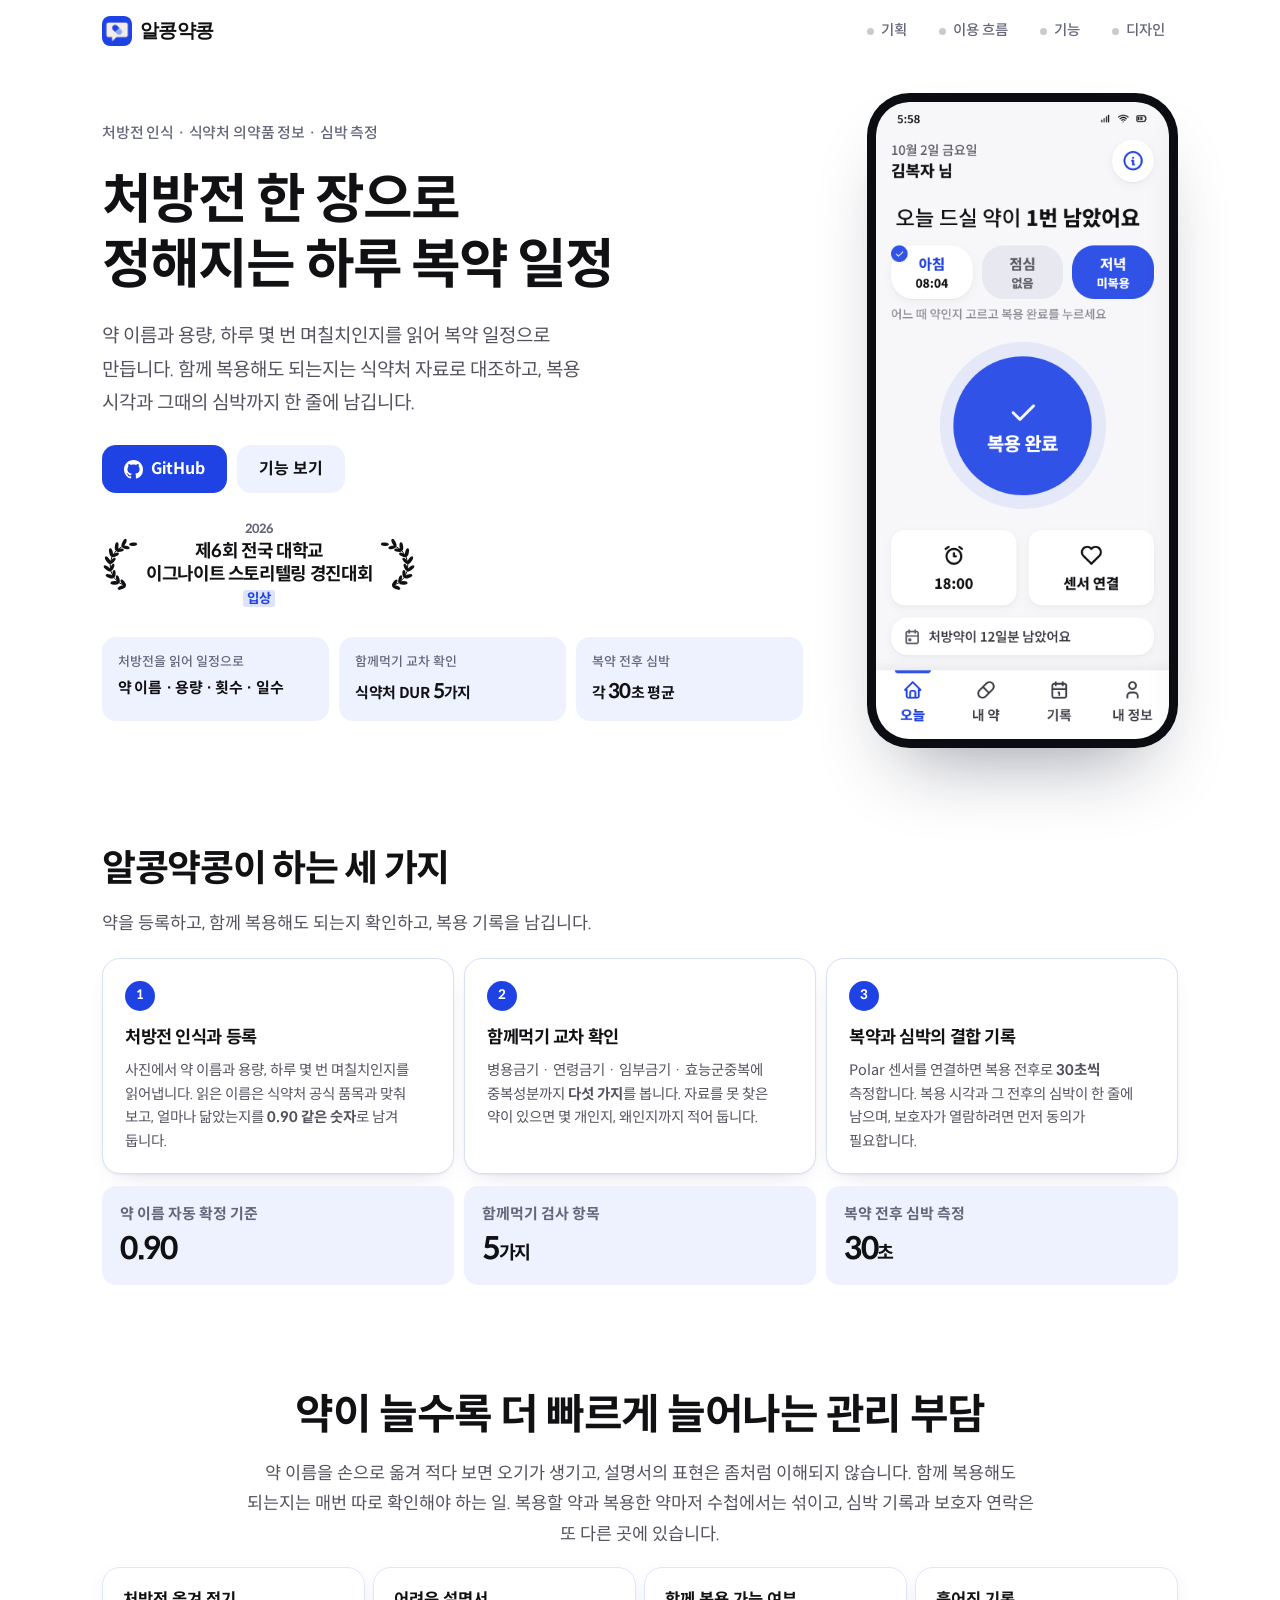
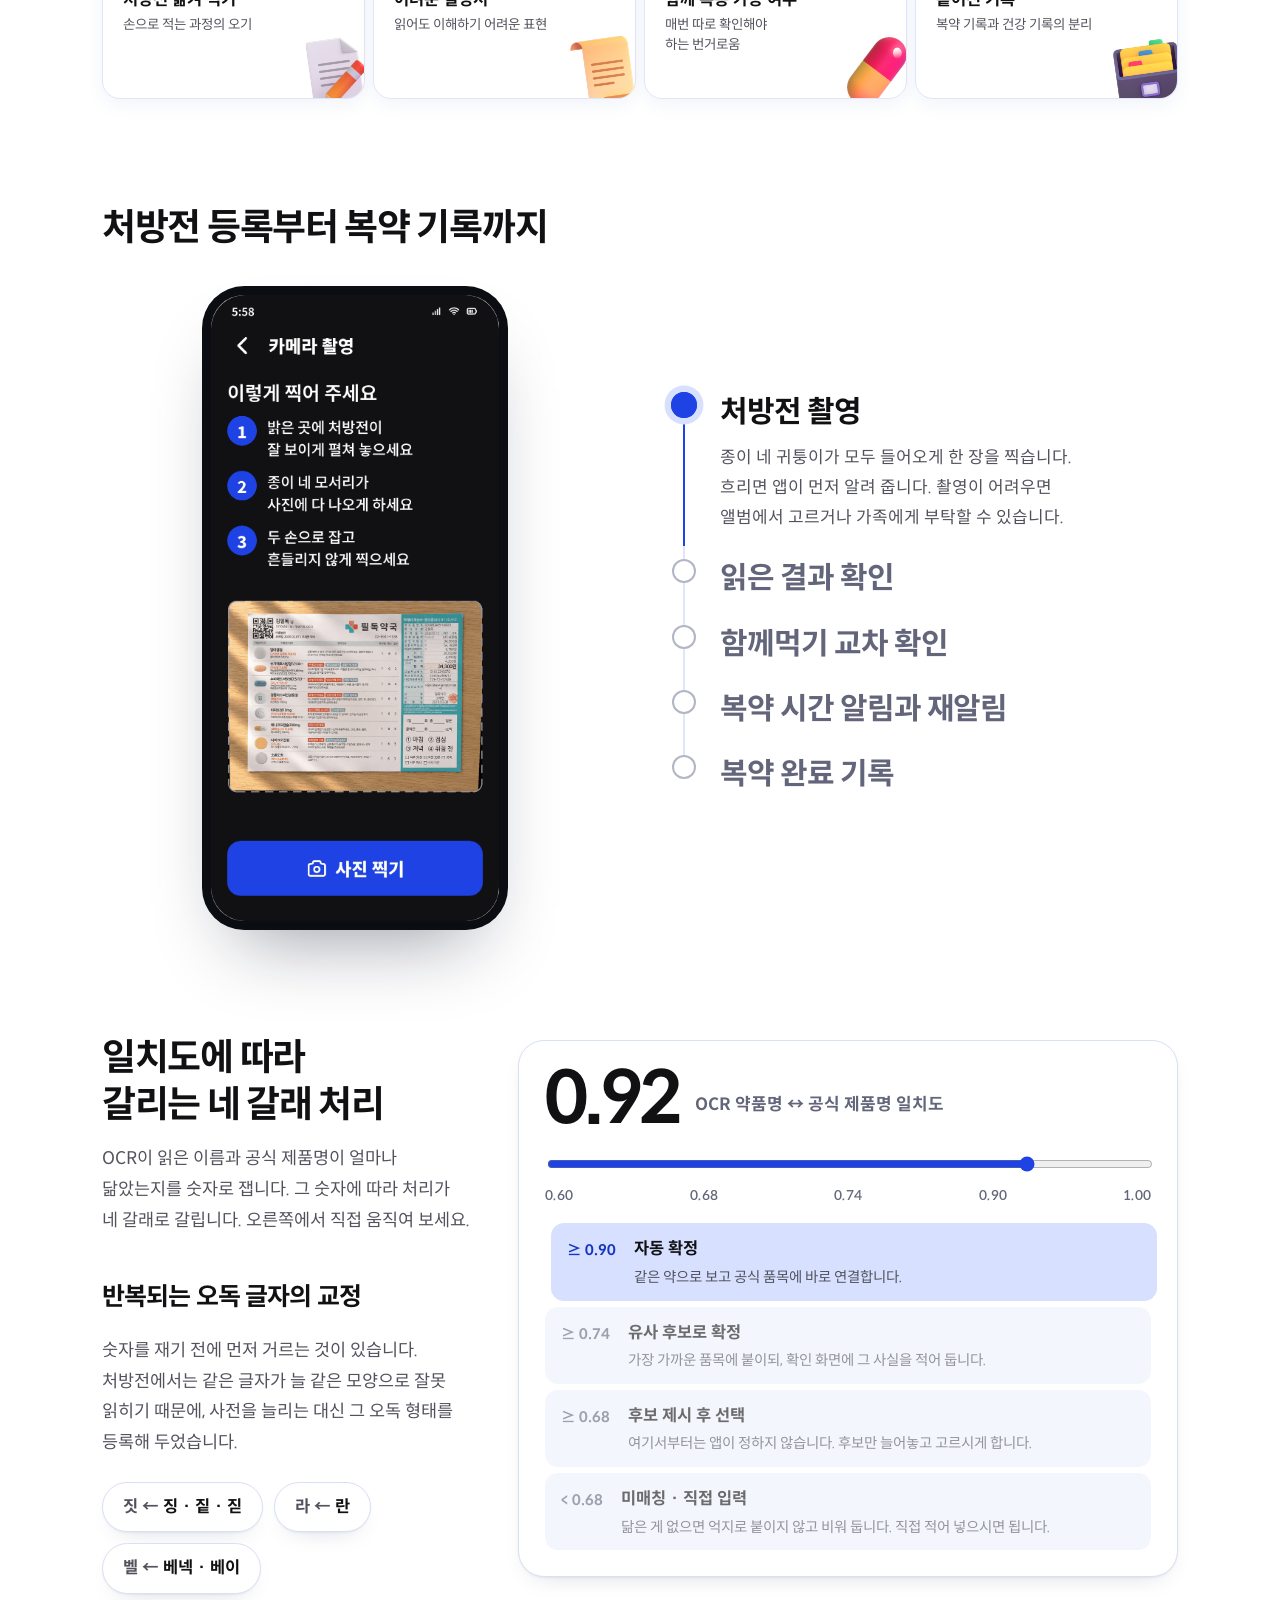
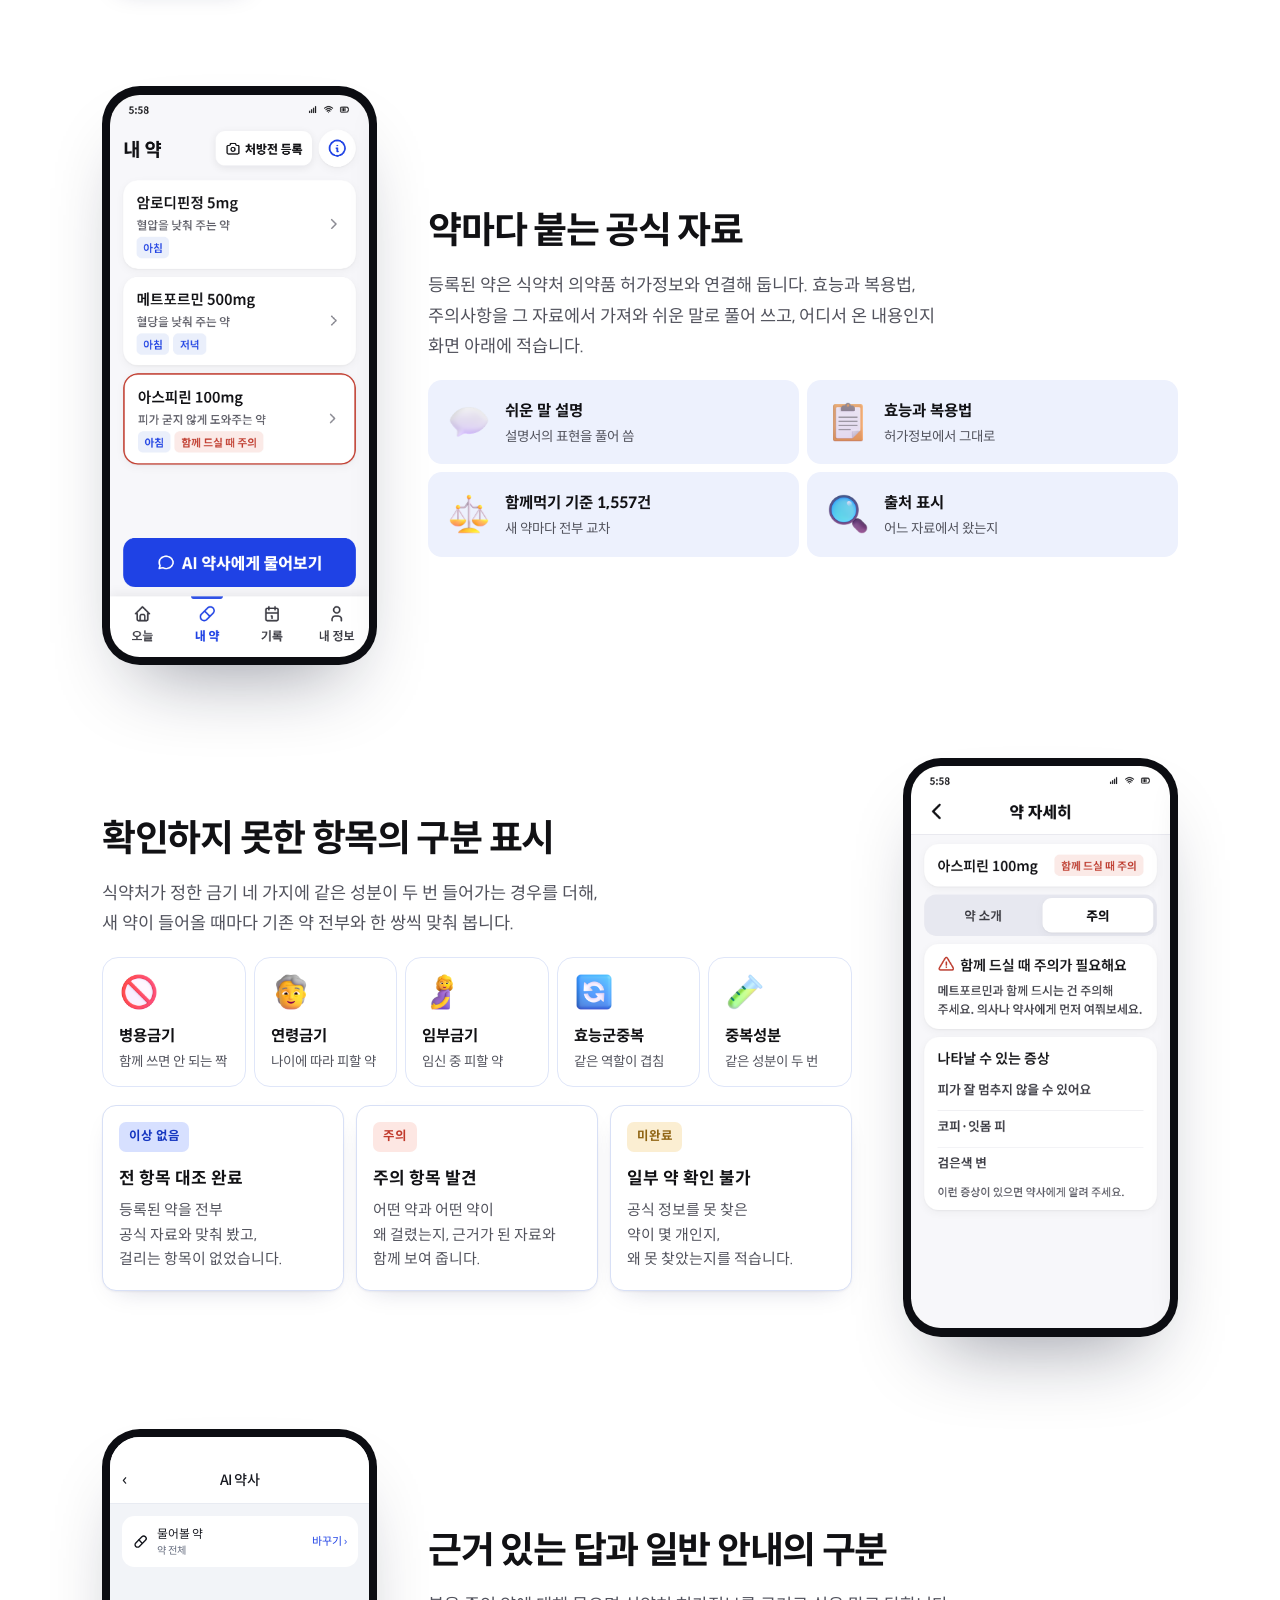
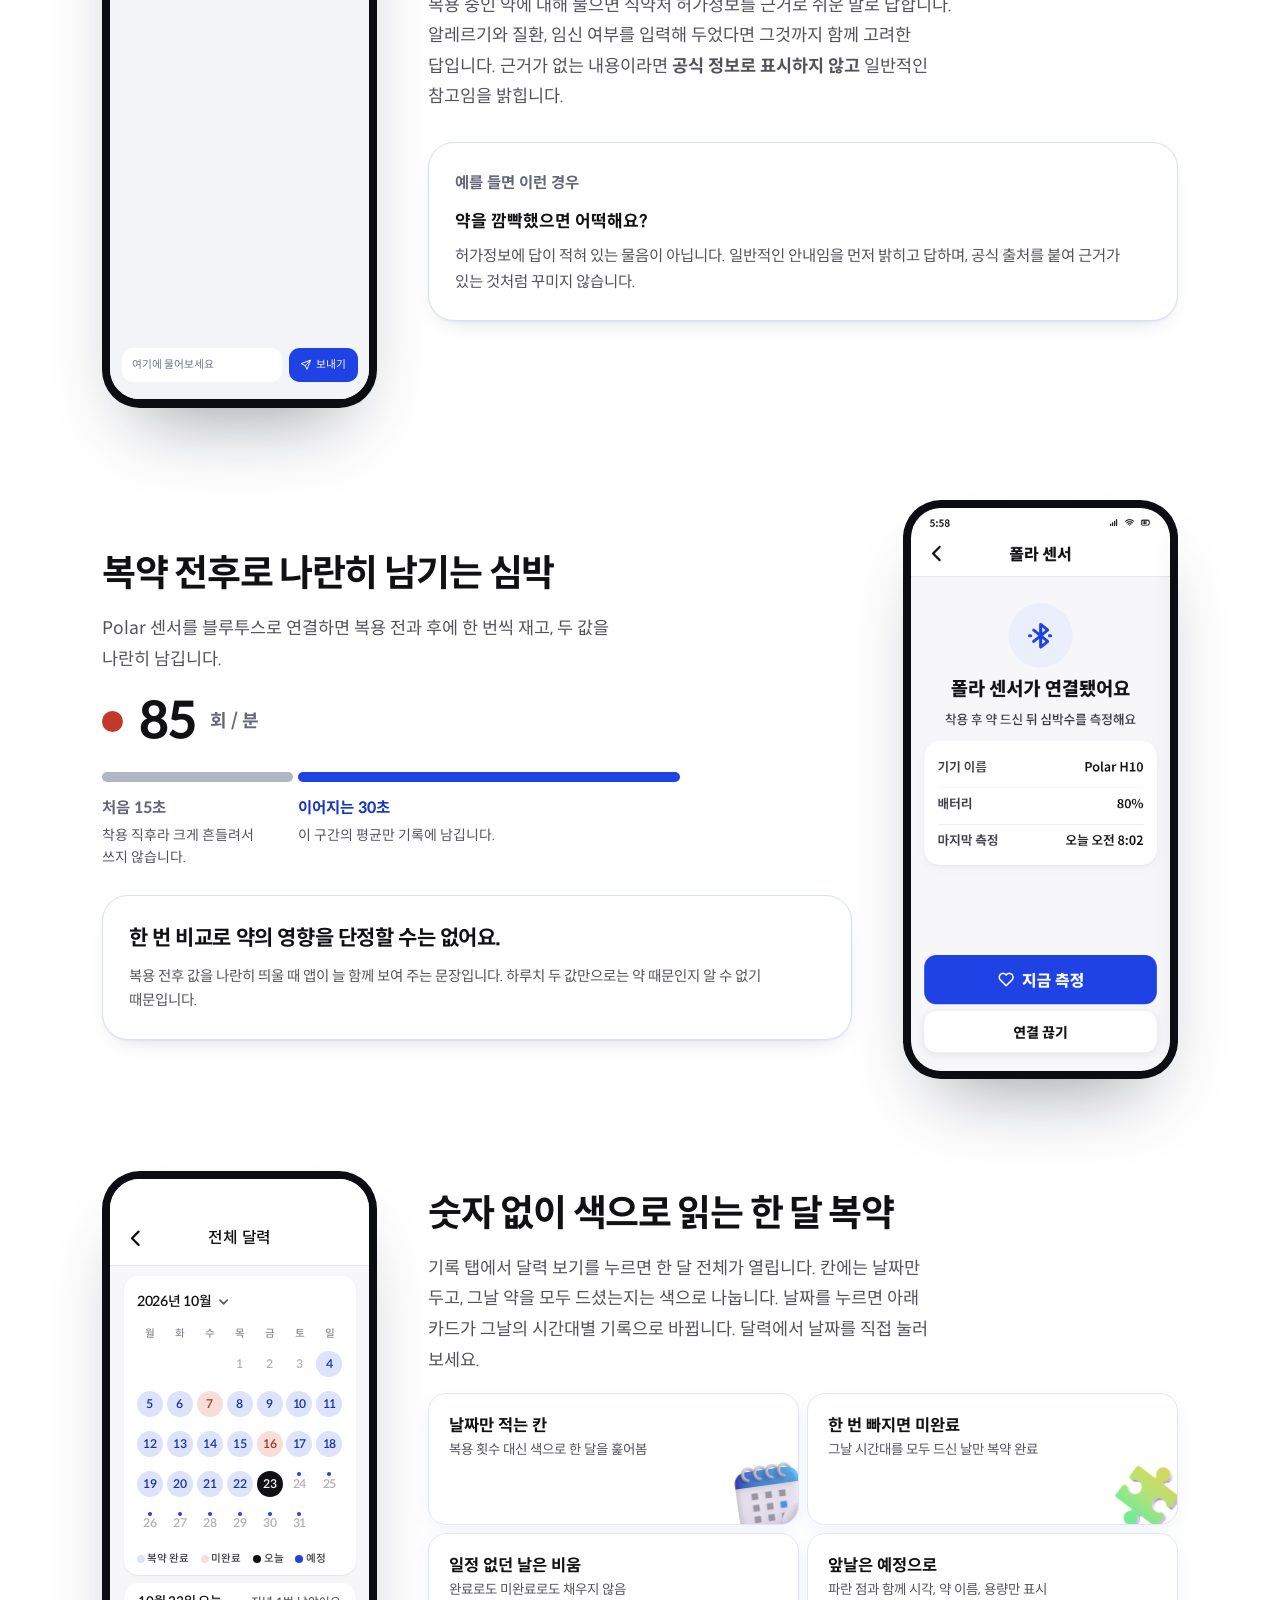
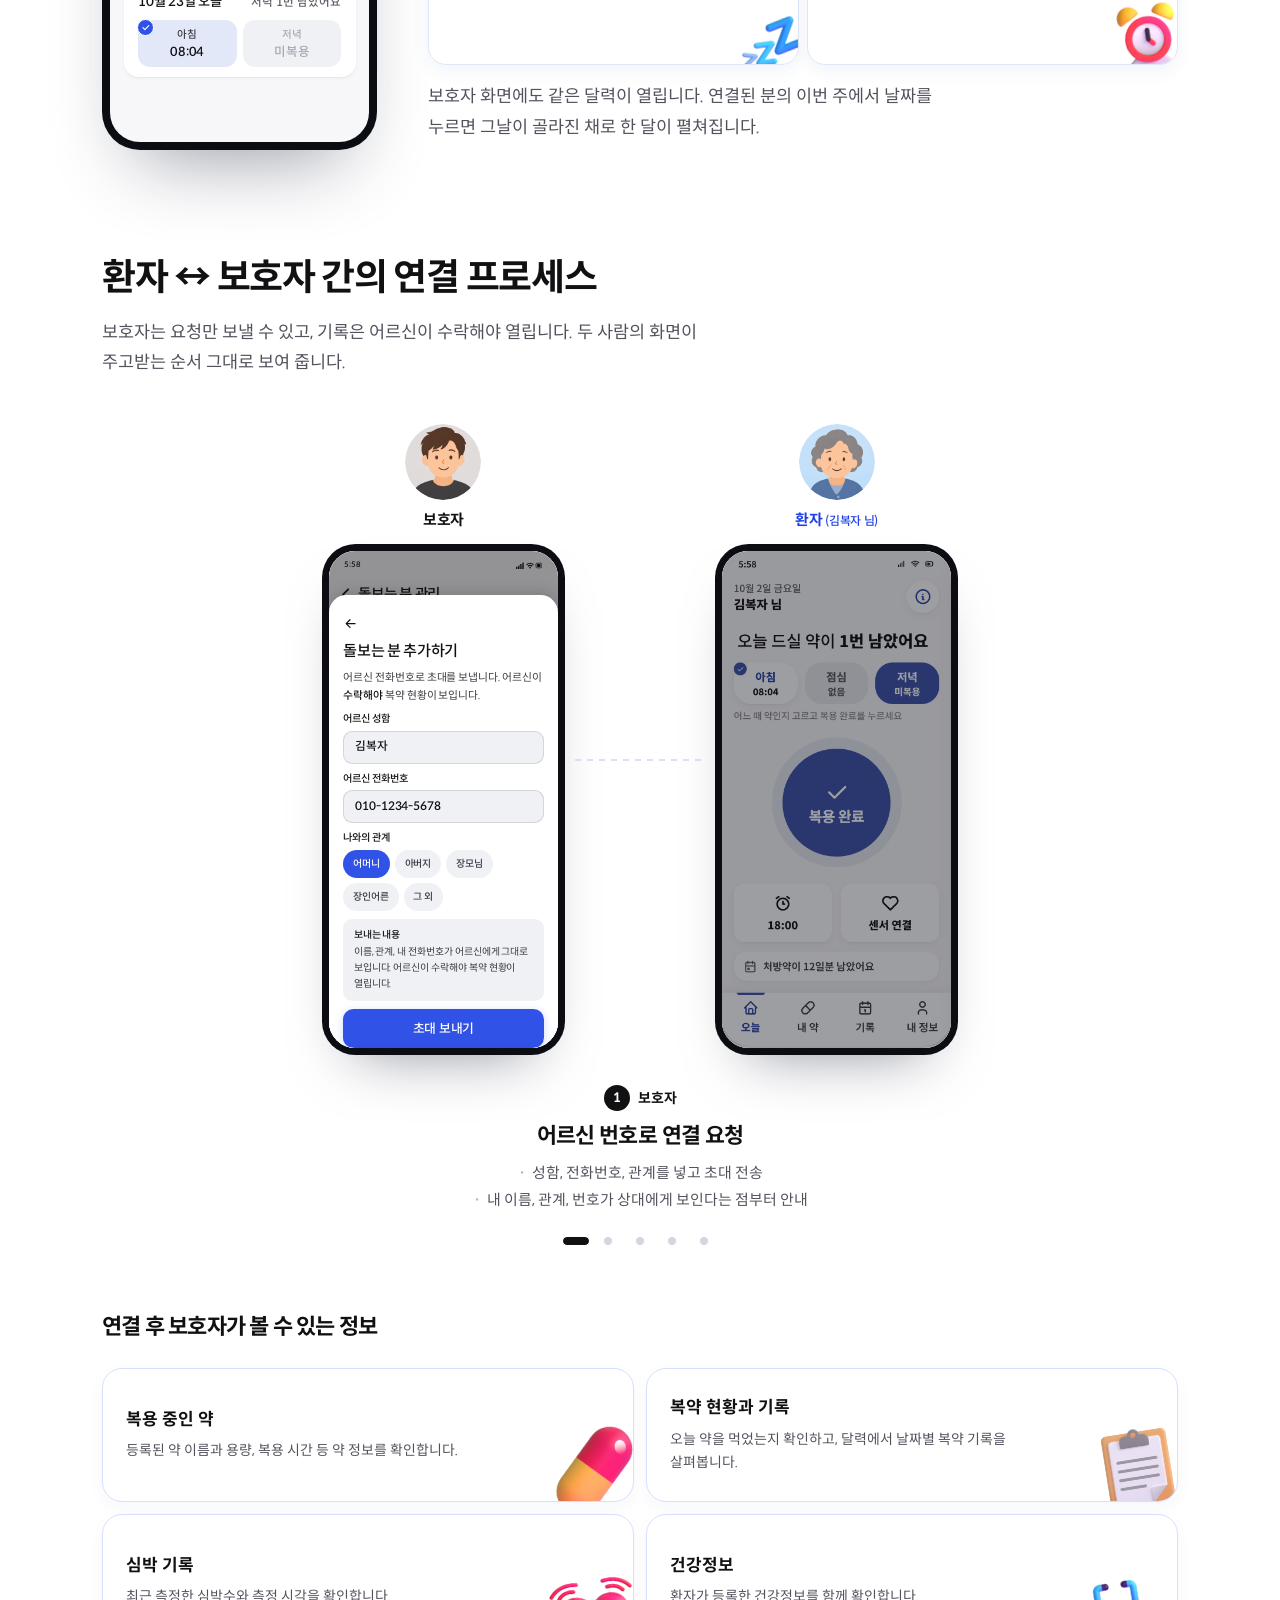
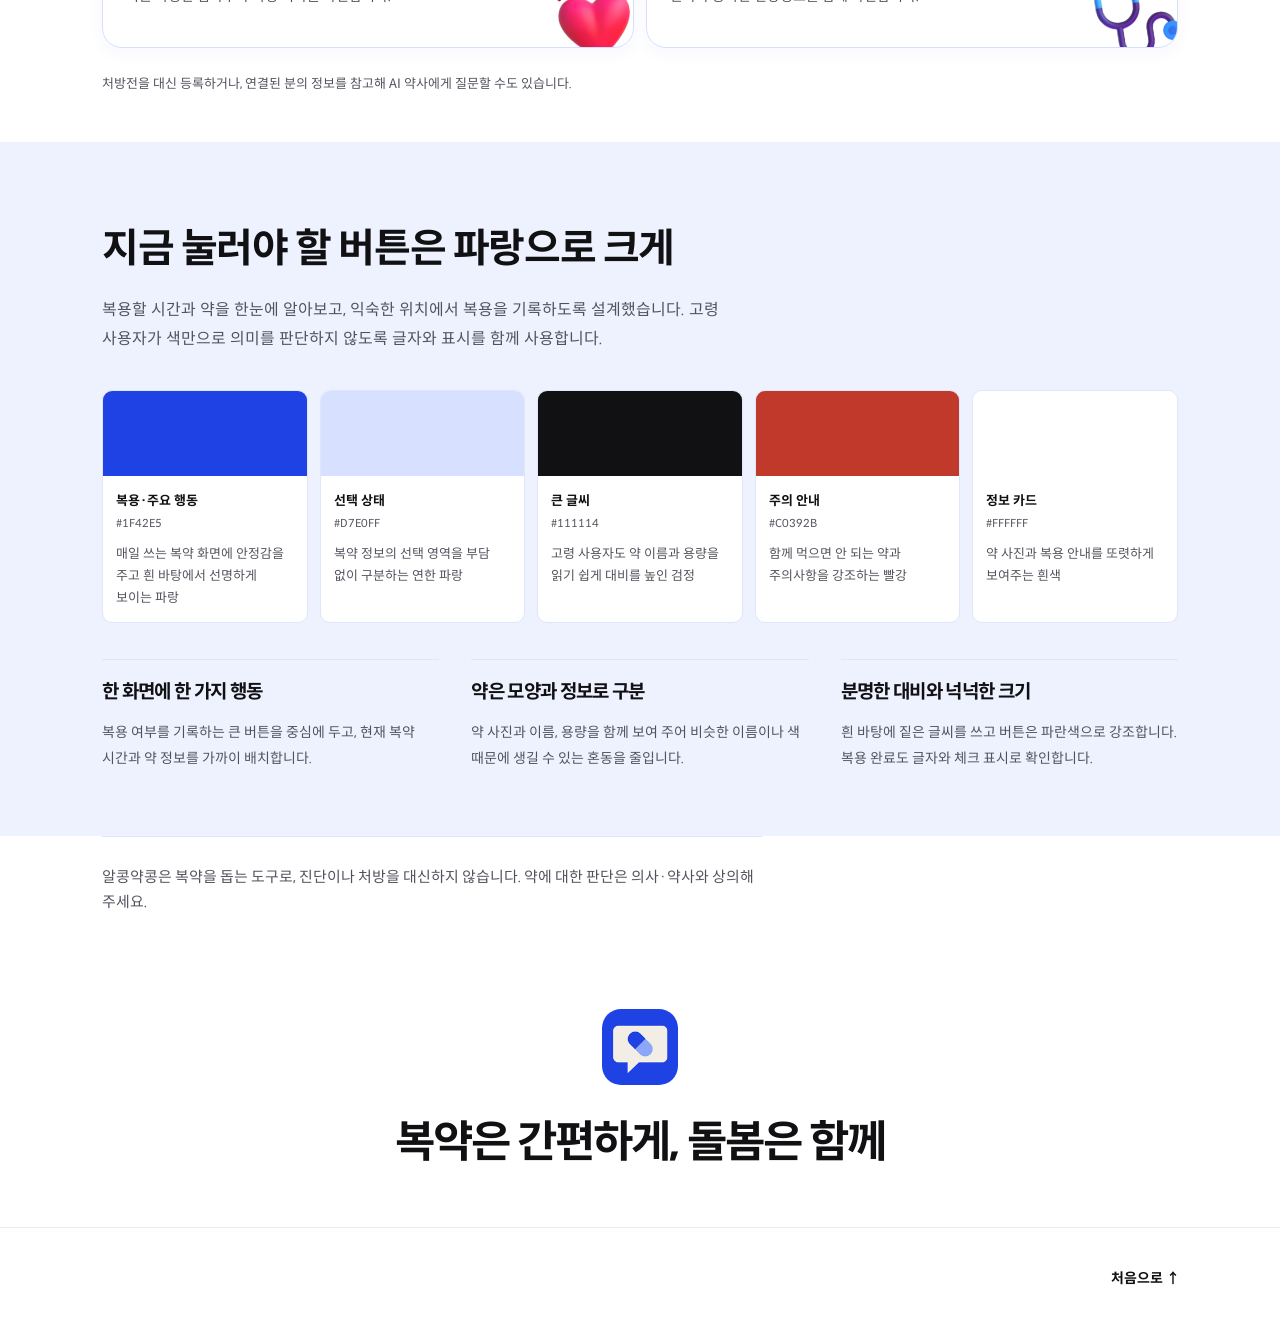
